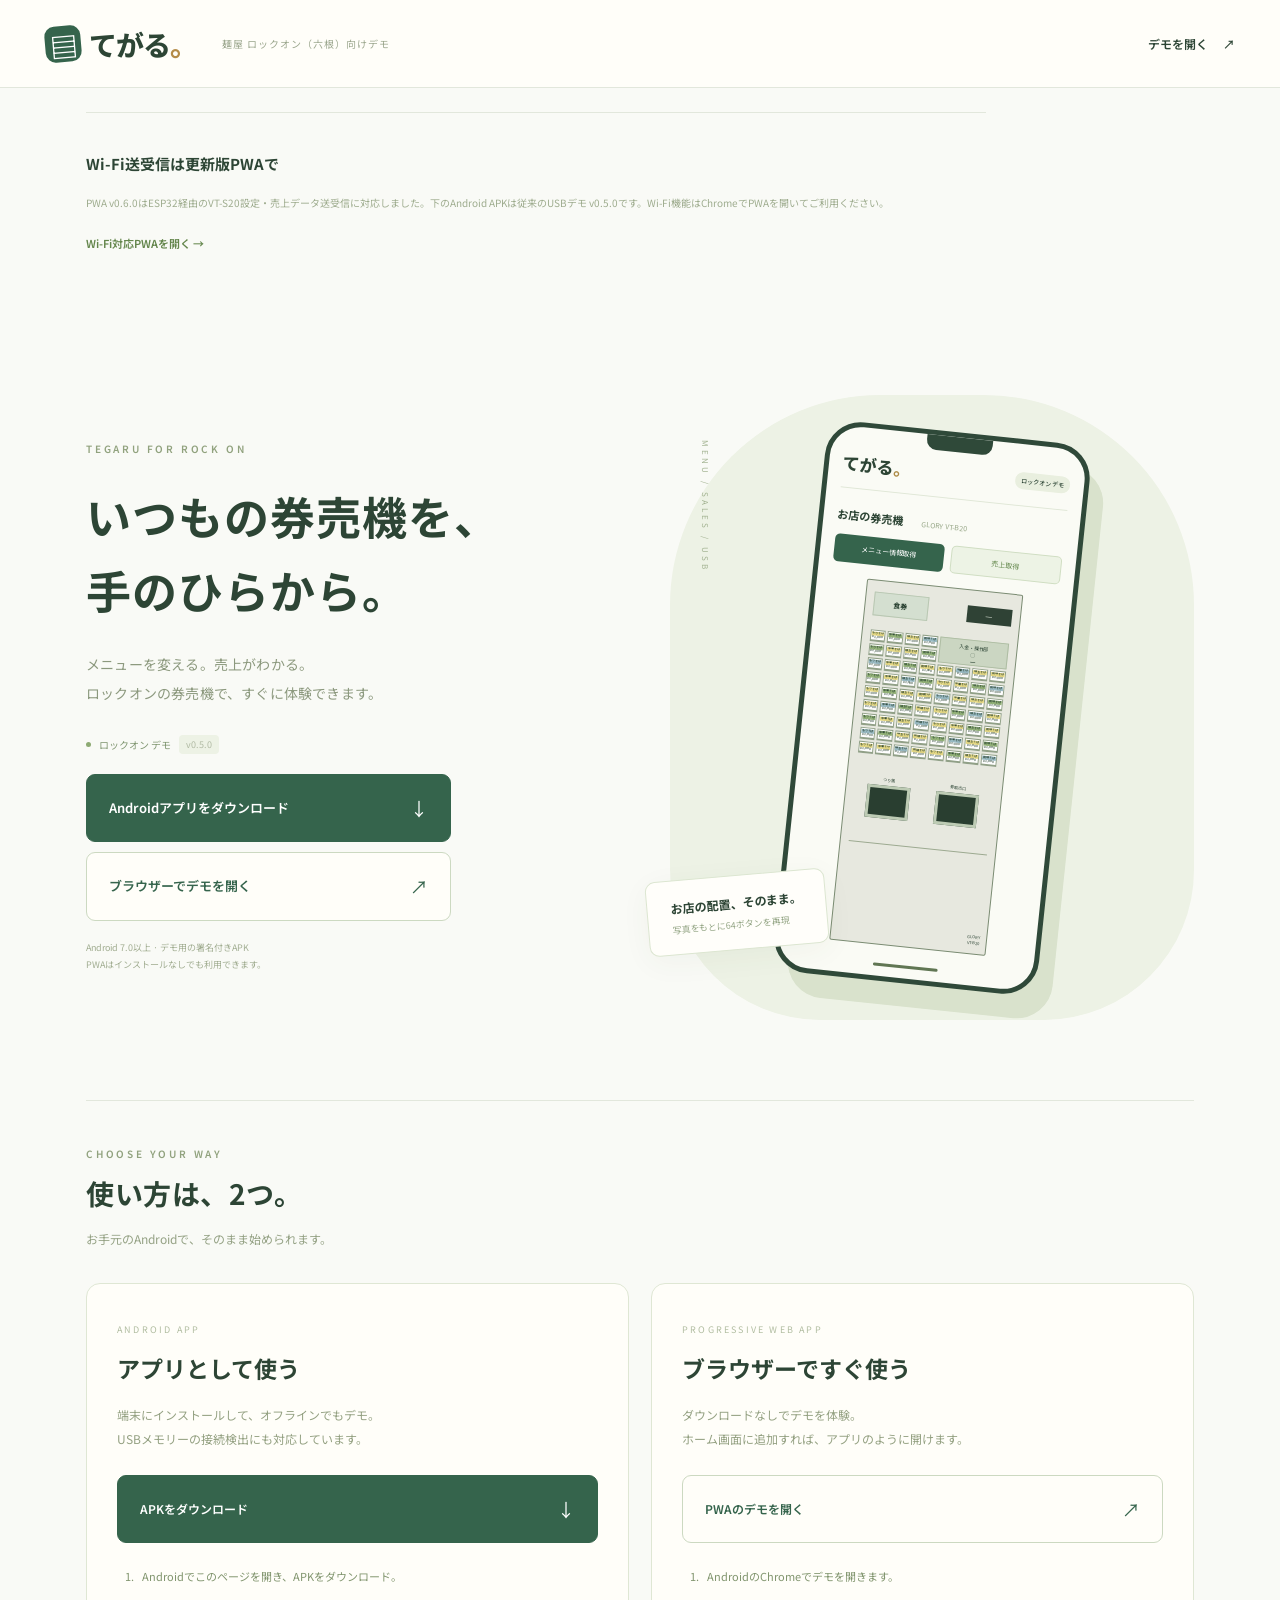
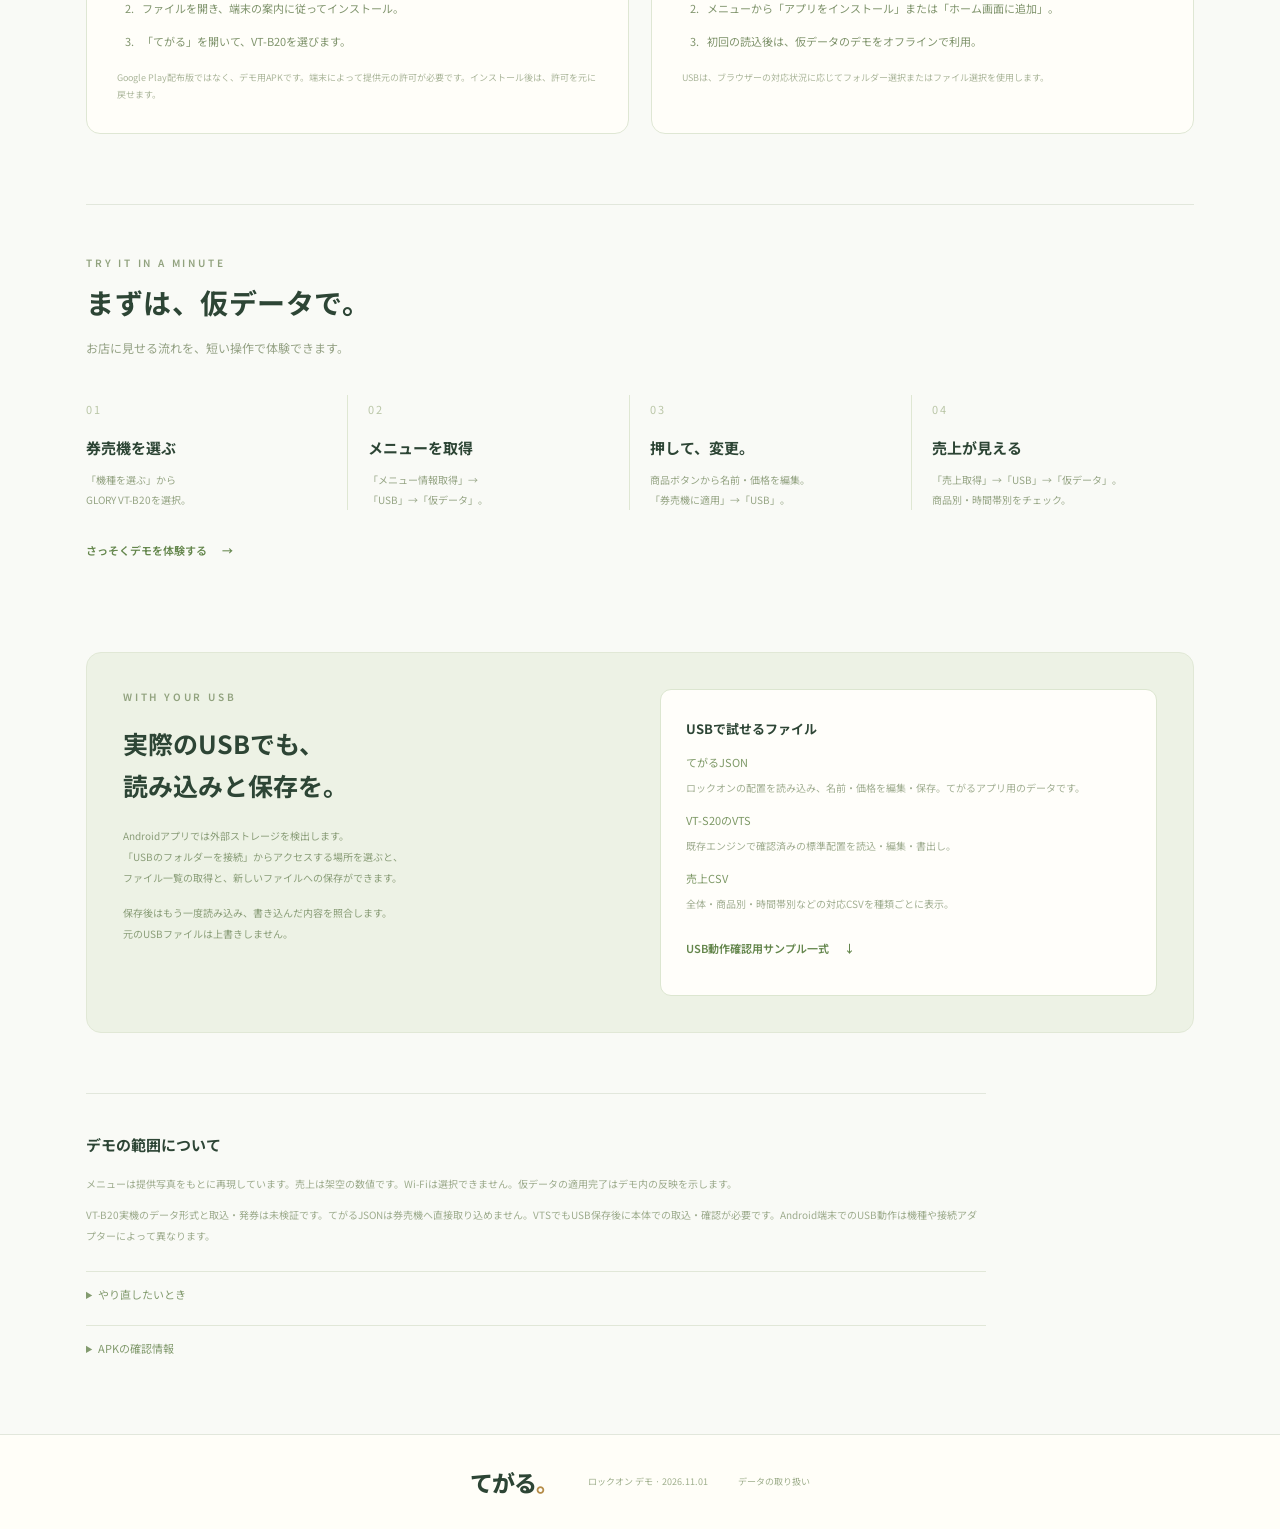
==== download.html @ 4861eafd "Add direct ESP32 Wi-Fi menu and sales transfer to PWA" ====
<!doctype html><html lang="ja"><head><meta charset="utf-8"><meta name="viewport" content="width=device-width,initial-scale=1,viewport-fit=cover"><meta name="theme-color" content="#35644c"><meta name="description" content="麺屋ロックオン向け券売機デモ。Androidアプリをダウンロード、またはブラウザーですぐに体験。"><link rel="icon" href="./icon.svg"><link rel="manifest" href="./manifest.webmanifest"><link rel="stylesheet" href="./fonts/noto-sans-jp.css"><link rel="stylesheet" href="./download.css"><title>Android・PWAをダウンロード｜てがる ロックオン デモ</title></head><body><header><a class="brand" href="./"><span class="brand-icon">▤</span>てがる<span class="dot">。</span></a><span class="top-label">麺屋 ロックオン（六根）向けデモ</span><a class="nav-link" href="./">デモを開く <span>↗</span></a></header><main><section class="scope" style="margin-top:24px"><h2>Wi-Fi送受信は更新版PWAで</h2><p>PWA v0.6.0はESP32経由のVT-S20設定・売上データ送受信に対応しました。下のAndroid APKは従来のUSBデモ v0.5.0です。Wi-Fi機能はChromeでPWAを開いてご利用ください。</p><a class="text-link" href="./">Wi-Fi対応PWAを開く →</a></section><section class="hero"><div class="hero-copy"><span class="eyebrow">TEGARU FOR ROCK ON</span><h1>いつもの券売機を、<br>手のひらから。</h1><p class="lead">メニューを変える。売上がわかる。<br>ロックオンの券売機で、すぐに体験できます。</p><div class="release"><span class="live-dot"></span>ロックオン デモ <i>v0.5.0</i></div><div class="hero-actions"><a class="primary" href="./downloads/tegaru-rockon-demo-0.5.0.apk" download>Androidアプリをダウンロード <span>↓</span></a><a class="secondary" href="./" id="pwa-open">ブラウザーでデモを開く <span>↗</span></a></div><p class="platform-note">Android 7.0以上 · デモ用の署名付きAPK<br>PWAはインストールなしでも利用できます。</p></div><div class="hero-visual" aria-label="GLORY VT-B20を再現したデモのイメージ"><div class="phone"><div class="phone-camera"></div><div class="phone-header">てがる<span>。</span><small>ロックオン デモ</small></div><div class="phone-title">お店の券売機 <small>GLORY VT-B20</small></div><div class="mock-actions"><span>メニュー情報取得</span><span>売上取得</span></div><div class="mini-cabinet"><div class="mini-top"><b>食券</b><i>—</i></div><div class="mini-grid" id="cabinet-grid"><div class="mini-controls">入金・操作部<br>◯<br>━</div></div><div class="mini-outlets"><span>つり銭<i></i></span><span>券取出口<i></i></span></div><div class="mini-seam"></div><small>GLORY<br>VT-B20</small></div><div class="phone-home"></div></div><div class="visual-tag"><b>お店の配置、そのまま。</b><span>写真をもとに64ボタンを再現</span></div><span class="visual-index">MENU / SALES / USB</span></div></section><section class="download-options" id="install"><div class="section-heading"><span class="eyebrow">CHOOSE YOUR WAY</span><h2>使い方は、2つ。</h2><p>お手元のAndroidで、そのまま始められます。</p></div><div class="options-grid"><article><span class="option-label">ANDROID APP</span><h3>アプリとして使う</h3><p>端末にインストールして、オフラインでもデモ。<br>USBメモリーの接続検出にも対応しています。</p><a class="primary" href="./downloads/tegaru-rockon-demo-0.5.0.apk" download>APKをダウンロード <span>↓</span></a><ol><li>Androidでこのページを開き、APKをダウンロード。</li><li>ファイルを開き、端末の案内に従ってインストール。</li><li>「てがる」を開いて、VT-B20を選びます。</li></ol><p class="small-note">Google Play配布版ではなく、デモ用APKです。端末によって提供元の許可が必要です。インストール後は、許可を元に戻せます。</p></article><article><span class="option-label">PROGRESSIVE WEB APP</span><h3>ブラウザーですぐ使う</h3><p>ダウンロードなしでデモを体験。<br>ホーム画面に追加すれば、アプリのように開けます。</p><a class="secondary" href="./">PWAのデモを開く <span>↗</span></a><button id="install-pwa" class="install-button" hidden>PWAをインストール</button><ol><li>AndroidのChromeでデモを開きます。</li><li>メニューから「アプリをインストール」または「ホーム画面に追加」。</li><li>初回の読込後は、仮データのデモをオフラインで利用。</li></ol><p class="small-note">USBは、ブラウザーの対応状況に応じてフォルダー選択またはファイル選択を使用します。</p></article></div></section><section class="demo-flow"><div class="section-heading"><span class="eyebrow">TRY IT IN A MINUTE</span><h2>まずは、仮データで。</h2><p>お店に見せる流れを、短い操作で体験できます。</p></div><div class="flow"><div><span>01</span><h3>券売機を選ぶ</h3><p>「機種を選ぶ」から<br>GLORY VT-B20を選択。</p></div><div><span>02</span><h3>メニューを取得</h3><p>「メニュー情報取得」→<br>「USB」→「仮データ」。</p></div><div><span>03</span><h3>押して、変更。</h3><p>商品ボタンから名前・価格を編集。<br>「券売機に適用」→「USB」。</p></div><div><span>04</span><h3>売上が見える</h3><p>「売上取得」→「USB」→「仮データ」。<br>商品別・時間帯別をチェック。</p></div></div><a class="text-link" href="./">さっそくデモを体験する <span>→</span></a></section><section class="usb-section"><div><span class="eyebrow">WITH YOUR USB</span><h2>実際のUSBでも、<br>読み込みと保存を。</h2><p>Androidアプリでは外部ストレージを検出します。<br>「USBのフォルダーを接続」からアクセスする場所を選ぶと、<br>ファイル一覧の取得と、新しいファイルへの保存ができます。</p><p>保存後はもう一度読み込み、書き込んだ内容を照合します。<br>元のUSBファイルは上書きしません。</p></div><div class="usb-card"><b>USBで試せるファイル</b><dl><dt>てがるJSON</dt><dd>ロックオンの配置を読み込み、名前・価格を編集・保存。てがるアプリ用のデータです。</dd><dt>VT-S20のVTS</dt><dd>既存エンジンで確認済みの標準配置を読込・編集・書出し。</dd><dt>売上CSV</dt><dd>全体・商品別・時間帯別などの対応CSVを種類ごとに表示。</dd></dl><a class="text-link" href="./downloads/rockon-usb-samples.zip" download>USB動作確認用サンプル一式 <span>↓</span></a></div></section><section class="scope"><h2>デモの範囲について</h2><p>メニューは提供写真をもとに再現しています。売上は架空の数値です。Wi-Fiは選択できません。仮データの適用完了はデモ内の反映を示します。</p><p>VT-B20実機のデータ形式と取込・発券は未検証です。てがるJSONは券売機へ直接取り込めません。VTSでもUSB保存後に本体での取込・確認が必要です。Android端末でのUSB動作は機種や接続アダプターによって異なります。</p><details><summary>やり直したいとき</summary><p>アプリ右上の設定から「アプリ情報を全てリセット」を選択。機種・メニュー・売上・変更・接続先がクリアされ、タイトルへ戻ります。USB内のファイルは消えません。</p></details><details><summary>APKの確認情報</summary><p>バージョン：0.5.0 / 対象：Android 7.0以上 / デモ用デバッグ署名</p><a class="text-link" href="./downloads/SHA256SUMS.txt">SHA-256を確認する →</a></details></section></main><footer><a class="brand" href="./">てがる<span class="dot">。</span></a><span>ロックオン デモ · 2026.11.01</span><a href="./privacy.html">データの取り扱い</a></footer><script src="./download-install.js" defer></script></body></html>
---- fonts/noto-sans-jp.css ----
/* noto-sans-jp-[0]-wght-normal */
@font-face {
  font-family: 'Noto Sans JP';
  font-style: normal;
  font-display: swap;
  font-weight: 100 900;
  src: url(./files/noto-sans-jp-0-wght-normal.woff2) format('woff2-variations');
  unicode-range: U+25ee8,U+25f23,U+25f5c,U+25fd4,U+25fe0,U+25ffb,U+2600c,U+26017,U+26060,U+260ed,U+26222,U+2626a,U+26270,U+26286,U+2634c,U+26402,U+2667e,U+266b0,U+2671d,U+268dd,U+268ea,U+26951,U+2696f,U+26999,U+269dd,U+26a1e,U+26a58,U+26a8c,U+26ab7,U+26aff,U+26c29,U+26c73,U+26c9e,U+26cdd,U+26e40,U+26e65,U+26f94,U+26ff6-26ff8,U+270f4,U+2710d,U+27139,U+273da-273db,U+273fe,U+27410,U+27449,U+27614-27615,U+27631,U+27684,U+27693,U+2770e,U+27723,U+27752,U+278b2,U+27985,U+279b4,U+27a84,U+27bb3,U+27bbe,U+27bc7,U+27c3c,U+27cb8,U+27d73,U+27da0,U+27e10,U+27eaf,U+27fb7,U+2808a,U+280bb,U+28277,U+28282,U+282f3,U+283cd,U+2840c,U+28455,U+284dc,U+2856b,U+285c8-285c9,U+286d7,U+286fa,U+28946,U+28949,U+2896b,U+28987-28988,U+289ba-289bb,U+28a1e,U+28a29,U+28a43,U+28a71,U+28a99,U+28acd,U+28add,U+28ae4,U+28bc1,U+28bef,U+28cdd,U+28d10,U+28d71,U+28dfb,U+28e0f,U+28e17,U+28e1f,U+28e36,U+28e89,U+28eeb,U+28ef6,U+28f32,U+28ff8,U+292a0,U+292b1,U+29490,U+295cf,U+2967f,U+296f0,U+29719,U+29750,U+29810,U+298c6,U+29a72,U+29d4b,U+29ddb,U+29e15,U+29e3d,U+29e49,U+29e8a,U+29ec4,U+29edb,U+29ee9,U+29fce,U+29fd7,U+2a01a,U+2a02f,U+2a082,U+2a0f9,U+2a190,U+2a2b2,U+2a38c,U+2a437,U+2a5f1,U+2a602,U+2a61a,U+2a6b2,U+2a9e6,U+2b746,U+2b751,U+2b753,U+2b75a,U+2b75c,U+2b765,U+2b776-2b777,U+2b77c,U+2b782,U+2b789,U+2b78b,U+2b78e,U+2b794,U+2b7ac,U+2b7af,U+2b7bd,U+2b7c9,U+2b7cf,U+2b7d2,U+2b7d8,U+2b7f0,U+2b80d,U+2b817,U+2b81a,U+2d544,U+2e278,U+2e569,U+2e6ea,U+2f804,U+2f80f,U+2f815,U+2f818,U+2f81a,U+2f822,U+2f828,U+2f82c,U+2f833,U+2f83f,U+2f846,U+2f852,U+2f862,U+2f86d,U+2f873,U+2f877,U+2f884,U+2f899-2f89a,U+2f8a6,U+2f8ac,U+2f8b2,U+2f8b6,U+2f8d3,U+2f8db-2f8dc,U+2f8e1,U+2f8e5,U+2f8ea,U+2f8ed,U+2f8fc,U+2f903,U+2f90b,U+2f90f,U+2f91a,U+2f920-2f921,U+2f945,U+2f947,U+2f96c,U+2f995,U+2f9d0,U+2f9de-2f9df,U+2f9f4;
}

/* noto-sans-jp-[1]-wght-normal */
@font-face {
  font-family: 'Noto Sans JP';
  font-style: normal;
  font-display: swap;
  font-weight: 100 900;
  src: url(./files/noto-sans-jp-1-wght-normal.woff2) format('woff2-variations');
  unicode-range: U+1f235-1f23b,U+1f240-1f248,U+1f250-1f251,U+2000b,U+20089-2008a,U+200a2,U+200a4,U+200b0,U+200f5,U+20158,U+201a2,U+20213,U+2032b,U+20371,U+20381,U+203f9,U+2044a,U+20509,U+2053f,U+205b1,U+205d6,U+20611,U+20628,U+206ec,U+2074f,U+207c8,U+20807,U+2083a,U+208b9,U+2090e,U+2097c,U+20984,U+2099d,U+20a64,U+20ad3,U+20b1d,U+20b9f,U+20bb7,U+20d45,U+20d58,U+20de1,U+20e64,U+20e6d,U+20e95,U+20f5f,U+21201,U+2123d,U+21255,U+21274,U+2127b,U+212d7,U+212e4,U+212fd,U+2131b,U+21336,U+21344,U+213c4,U+2146d-2146e,U+215d7,U+21647,U+216b4,U+21706,U+21742,U+218bd,U+219c3,U+21a1a,U+21c56,U+21d2d,U+21d45,U+21d62,U+21d78,U+21d92,U+21d9c,U+21da1,U+21db7,U+21de0,U+21e33-21e34,U+21f1e,U+21f76,U+21ffa,U+2217b,U+22218,U+2231e,U+223ad,U+22609,U+226f3,U+2285b,U+228ab,U+2298f,U+22ab8,U+22b46,U+22b4f-22b50,U+22ba6,U+22c1d,U+22c24,U+22de1,U+22e42,U+22feb,U+231b6,U+231c3-231c4,U+231f5,U+23372,U+233cc,U+233d0,U+233d2-233d3,U+233d5,U+233da,U+233df,U+233e4,U+233fe,U+2344a-2344b,U+23451,U+23465,U+234e4,U+2355a,U+23594,U+235c4,U+23638-2363a,U+23647,U+2370c,U+2371c,U+2373f,U+23763-23764,U+237e7,U+237f1,U+237ff,U+23824,U+2383d,U+23a98,U+23c7f,U+23cbe,U+23cfe,U+23d00,U+23d0e,U+23d40,U+23dd3,U+23df9-23dfa,U+23f7e,U+2404b,U+24096,U+24103,U+241c6,U+241fe,U+242ee,U+243bc,U+243d0,U+24629,U+246a5,U+247f1,U+24896,U+248e9,U+24a4d,U+24b56,U+24b6f,U+24c16,U+24d14,U+24e04,U+24e0e,U+24e37,U+24e6a,U+24e8b,U+24ff2,U+2504a,U+25055,U+25122,U+251a9,U+251cd,U+251e5,U+2521e,U+2524c,U+2542e,U+2548e,U+254d9,U+2550e,U+255a7,U+2567f,U+25771,U+257a9,U+257b4,U+25874,U+259c4,U+259cc,U+259d4,U+25ad7,U+25ae3-25ae4,U+25af1,U+25bb2,U+25c4b,U+25c64,U+25da1,U+25e2e,U+25e56,U+25e62,U+25e65,U+25ec2,U+25ed8;
}

/* noto-sans-jp-[2]-wght-normal */
@font-face {
  font-family: 'Noto Sans JP';
  font-style: normal;
  font-display: swap;
  font-weight: 100 900;
  src: url(./files/noto-sans-jp-2-wght-normal.woff2) format('woff2-variations');
  unicode-range: U+ffd7,U+ffda-ffdc,U+ffe0-ffe2,U+ffe4,U+ffe6,U+ffe8-ffee,U+1f100-1f10c,U+1f110-1f16c,U+1f170-1f1ac,U+1f200-1f202,U+1f210-1f234;
}

/* noto-sans-jp-[3]-wght-normal */
@font-face {
  font-family: 'Noto Sans JP';
  font-style: normal;
  font-display: swap;
  font-weight: 100 900;
  src: url(./files/noto-sans-jp-3-wght-normal.woff2) format('woff2-variations');
  unicode-range: U+fa10,U+fa12-fa6d,U+fb00-fb04,U+fe10-fe19,U+fe30-fe42,U+fe44-fe52,U+fe54-fe66,U+fe68-fe6b,U+ff02,U+ff04,U+ff07,U+ff51,U+ff5b,U+ff5d,U+ff5f-ff60,U+ff66,U+ff69,U+ff87,U+ffa1-ffbe,U+ffc2-ffc7,U+ffca-ffcf,U+ffd2-ffd6;
}

/* noto-sans-jp-[4]-wght-normal */
@font-face {
  font-family: 'Noto Sans JP';
  font-style: normal;
  font-display: swap;
  font-weight: 100 900;
  src: url(./files/noto-sans-jp-4-wght-normal.woff2) format('woff2-variations');
  unicode-range: U+f92d-f959,U+f95b-f9f2,U+f9f4-fa0b,U+fa0e-fa0f;
}

/* noto-sans-jp-[5]-wght-normal */
@font-face {
  font-family: 'Noto Sans JP';
  font-style: normal;
  font-display: swap;
  font-weight: 100 900;
  src: url(./files/noto-sans-jp-5-wght-normal.woff2) format('woff2-variations');
  unicode-range: U+9e8b-9e8c,U+9e8e-9e8f,U+9e91-9e92,U+9e95-9e96,U+9e98,U+9e9b,U+9e9d-9e9e,U+9ea4-9ea5,U+9ea8-9eaa,U+9eac-9eb0,U+9eb3-9eb5,U+9eb8,U+9ebc-9ebf,U+9ec3,U+9ec6,U+9ec8,U+9ecb-9ecd,U+9ecf-9ed1,U+9ed4-9ed5,U+9ed8,U+9edb-9ee0,U+9ee4-9ee5,U+9ee7-9ee8,U+9eec-9ef2,U+9ef4-9ef9,U+9efb-9eff,U+9f02-9f03,U+9f07-9f09,U+9f0e-9f12,U+9f14-9f17,U+9f19-9f1b,U+9f1f-9f22,U+9f26,U+9f2a-9f2c,U+9f2f,U+9f31-9f32,U+9f34,U+9f37,U+9f39-9f3a,U+9f3c-9f3f,U+9f41,U+9f43-9f47,U+9f4a,U+9f4e-9f50,U+9f52-9f58,U+9f5a,U+9f5d-9f61,U+9f63,U+9f66-9f6a,U+9f6c-9f73,U+9f75-9f77,U+9f7a,U+9f7d,U+9f7f,U+9f8f-9f92,U+9f94-9f97,U+9f99,U+9f9c-9fa3,U+9fa5,U+9fb4,U+9fbc-9fc2,U+9fc4,U+9fc6,U+9fcc,U+f900-f92c;
}

/* noto-sans-jp-[6]-wght-normal */
@font-face {
  font-family: 'Noto Sans JP';
  font-style: normal;
  font-display: swap;
  font-weight: 100 900;
  src: url(./files/noto-sans-jp-6-wght-normal.woff2) format('woff2-variations');
  unicode-range: U+9c3e,U+9c41,U+9c43-9c4a,U+9c4e-9c50,U+9c52-9c54,U+9c56,U+9c58,U+9c5a-9c61,U+9c63,U+9c65,U+9c67-9c6b,U+9c6d-9c6e,U+9c70,U+9c72,U+9c75-9c78,U+9c7a-9c7c,U+9ce6-9ce7,U+9ceb-9cec,U+9cf0,U+9cf2,U+9cf6-9cf7,U+9cf9,U+9d02-9d03,U+9d06-9d09,U+9d0b,U+9d0e,U+9d11-9d12,U+9d15,U+9d17-9d18,U+9d1b-9d1f,U+9d23,U+9d26,U+9d2a-9d2c,U+9d2f-9d30,U+9d32-9d34,U+9d3a,U+9d3c-9d3f,U+9d41-9d48,U+9d4a,U+9d50-9d54,U+9d59,U+9d5d-9d65,U+9d69-9d6c,U+9d6f-9d70,U+9d72-9d73,U+9d76-9d77,U+9d7a-9d7c,U+9d7e,U+9d83-9d84,U+9d86-9d87,U+9d89-9d8a,U+9d8d-9d8e,U+9d92-9d93,U+9d95-9d9a,U+9da1,U+9da4,U+9da9-9dac,U+9dae,U+9db1-9db2,U+9db5,U+9db8-9dbd,U+9dbf-9dc4,U+9dc6-9dc7,U+9dc9-9dca,U+9dcf,U+9dd3-9dd7,U+9dd9-9dda,U+9dde-9de0,U+9de3,U+9de5-9de7,U+9de9,U+9deb,U+9ded-9df0,U+9df3-9df4,U+9df8,U+9dfd-9dfe,U+9e02,U+9e07,U+9e0a,U+9e0d-9e0e,U+9e10-9e12,U+9e15-9e16,U+9e19-9e1f,U+9e75,U+9e79-9e7d,U+9e80-9e85,U+9e87-9e88;
}

/* noto-sans-jp-[7]-wght-normal */
@font-face {
  font-family: 'Noto Sans JP';
  font-style: normal;
  font-display: swap;
  font-weight: 100 900;
  src: url(./files/noto-sans-jp-7-wght-normal.woff2) format('woff2-variations');
  unicode-range: U+9ae5-9ae7,U+9ae9,U+9aeb-9aec,U+9aee-9aef,U+9af1-9af5,U+9af7,U+9af9-9afb,U+9afd,U+9aff-9b06,U+9b08-9b09,U+9b0b-9b0e,U+9b10,U+9b12,U+9b16,U+9b18-9b1d,U+9b1f-9b20,U+9b22-9b23,U+9b25-9b2f,U+9b32-9b35,U+9b37,U+9b39-9b3b,U+9b3d,U+9b43-9b44,U+9b48,U+9b4b-9b4f,U+9b51,U+9b55-9b58,U+9b5b,U+9b5e,U+9b61,U+9b63,U+9b65-9b66,U+9b68,U+9b6a-9b6f,U+9b72-9b79,U+9b7f-9b80,U+9b83-9b87,U+9b89-9b8b,U+9b8d,U+9b8f-9b94,U+9b96-9b97,U+9b9a,U+9b9d-9ba0,U+9ba6-9ba7,U+9ba9-9baa,U+9bac,U+9bb0-9bb2,U+9bb4,U+9bb7-9bb9,U+9bbb-9bbc,U+9bbe-9bc1,U+9bc6-9bc8,U+9bca,U+9bce-9bd2,U+9bd4,U+9bd7-9bd8,U+9bdd,U+9bdf,U+9be1-9be5,U+9be7,U+9bea-9beb,U+9bee-9bf3,U+9bf5,U+9bf7-9bfa,U+9bfd,U+9bff-9c00,U+9c02,U+9c04,U+9c06,U+9c08-9c0d,U+9c0f-9c16,U+9c18-9c1e,U+9c21-9c2a,U+9c2d-9c32,U+9c35-9c37,U+9c39-9c3a,U+9c3d;
}

/* noto-sans-jp-[8]-wght-normal */
@font-face {
  font-family: 'Noto Sans JP';
  font-style: normal;
  font-display: swap;
  font-weight: 100 900;
  src: url(./files/noto-sans-jp-8-wght-normal.woff2) format('woff2-variations');
  unicode-range: U+98eb,U+98ed-98ee,U+98f0-98f1,U+98f3,U+98f6,U+9902,U+9907-9909,U+9911-9912,U+9914-9918,U+991a-9922,U+9924,U+9926-9927,U+992b-992c,U+992e,U+9931-9935,U+9939-993e,U+9940-9942,U+9945-9949,U+994b-994e,U+9950-9952,U+9954-9955,U+9958-9959,U+995b-995c,U+995e-9960,U+9963,U+9997-9998,U+999b,U+999d-999f,U+99a3,U+99a5-99a6,U+99a8,U+99ad-99ae,U+99b0-99b2,U+99b5,U+99b9-99ba,U+99bc-99bd,U+99bf,U+99c1,U+99c3,U+99c8-99c9,U+99d1,U+99d3-99d5,U+99d8-99df,U+99e1-99e2,U+99e7,U+99ea-99ee,U+99f0-99f2,U+99f4-99f5,U+99f8-99f9,U+99fb-99fe,U+9a01-9a05,U+9a08,U+9a0a-9a0c,U+9a0f-9a11,U+9a16,U+9a1a,U+9a1e,U+9a20,U+9a22-9a24,U+9a27,U+9a2b,U+9a2d-9a2e,U+9a31,U+9a33,U+9a35-9a38,U+9a3e,U+9a40-9a45,U+9a47,U+9a4a-9a4e,U+9a51-9a52,U+9a54-9a58,U+9a5b,U+9a5d,U+9a5f,U+9a62,U+9a64-9a65,U+9a69-9a6c,U+9aaa,U+9aac-9ab0,U+9ab2,U+9ab4-9ab7,U+9ab9,U+9abb-9ac1,U+9ac3,U+9ac6,U+9ac8,U+9ace-9ad3,U+9ad5-9ad7,U+9adb-9adc,U+9ade-9ae0,U+9ae2-9ae4;
}

/* noto-sans-jp-[9]-wght-normal */
@font-face {
  font-family: 'Noto Sans JP';
  font-style: normal;
  font-display: swap;
  font-weight: 100 900;
  src: url(./files/noto-sans-jp-9-wght-normal.woff2) format('woff2-variations');
  unicode-range: U+971d,U+9721-9724,U+9728,U+972a,U+9730-9731,U+9733,U+9736,U+9738-9739,U+973b,U+973d-973e,U+9741-9744,U+9746-974a,U+974d-974f,U+9751,U+9755,U+9757-9758,U+975a-975c,U+9760-9761,U+9763-9764,U+9766-9768,U+976a-976b,U+976e,U+9771,U+9773,U+9776-977d,U+977f-9781,U+9785-9786,U+9789,U+978b,U+978f-9790,U+9795-9797,U+9799-979a,U+979c,U+979e-97a0,U+97a2-97a3,U+97a6,U+97a8,U+97ab-97ac,U+97ae,U+97b1-97b6,U+97b8-97ba,U+97bc,U+97be-97bf,U+97c1,U+97c3-97ce,U+97d0-97d1,U+97d4,U+97d7-97d9,U+97db-97de,U+97e0-97e1,U+97e4,U+97e6,U+97ed-97ef,U+97f1-97f2,U+97f4-97f8,U+97fa,U+9804,U+9807,U+980a,U+980c-980f,U+9814,U+9816-9817,U+9819-981a,U+981c,U+981e,U+9820-9821,U+9823-9826,U+982b,U+982e-9830,U+9832-9835,U+9837,U+9839,U+983d-983e,U+9844,U+9846-9847,U+984a-984b,U+984f,U+9851-9853,U+9856-9857,U+9859-985b,U+9862-9863,U+9865-9866,U+986a-986c,U+986f-9871,U+9873-9875,U+98aa-98ab,U+98ad-98ae,U+98b0-98b1,U+98b4,U+98b6-98b8,U+98ba-98bc,U+98bf,U+98c2-98c8,U+98cb-98cc,U+98ce,U+98dc,U+98de,U+98e0-98e1,U+98e3,U+98e5-98e7,U+98e9-98ea;
}

/* noto-sans-jp-[10]-wght-normal */
@font-face {
  font-family: 'Noto Sans JP';
  font-style: normal;
  font-display: swap;
  font-weight: 100 900;
  src: url(./files/noto-sans-jp-10-wght-normal.woff2) format('woff2-variations');
  unicode-range: U+944a,U+944c,U+9452-9453,U+9455,U+9459-945c,U+945e-9463,U+9468,U+946a-946b,U+946d-9472,U+9475,U+9477,U+947c-947f,U+9481,U+9483-9485,U+9578-9579,U+957e-957f,U+9582,U+9584,U+9586-9588,U+958a,U+958c-958f,U+9592,U+9594,U+9596,U+9598-9599,U+959d-95a1,U+95a4,U+95a6-95a9,U+95ab-95ad,U+95b1,U+95b4,U+95b6,U+95b9-95bf,U+95c3,U+95c6,U+95c8-95cd,U+95d0-95d6,U+95d9-95da,U+95dc-95e2,U+95e4-95e6,U+95e8,U+961d-961e,U+9621-9622,U+9624-9626,U+9628,U+962c,U+962e-962f,U+9631,U+9633-9634,U+9637-963a,U+963c-963d,U+9641-9642,U+964b-964c,U+964f,U+9652,U+9654,U+9656-9658,U+965c-965f,U+9661,U+9666,U+966a,U+966c,U+966e,U+9672,U+9674,U+9677,U+967b-967c,U+967e-967f,U+9681-9684,U+9689,U+968b,U+968d,U+9691,U+9695-9698,U+969a,U+969d,U+969f,U+96a4-96aa,U+96ae-96b4,U+96b6,U+96b8-96bb,U+96bd,U+96c1,U+96c9-96cb,U+96cd-96ce,U+96d2,U+96d5-96d6,U+96d8-96da,U+96dc-96df,U+96e9,U+96ef,U+96f1,U+96f9-96fa,U+9702-9706,U+9708-9709,U+970d-970f,U+9711,U+9713-9714,U+9716,U+9719-971b;
}

/* noto-sans-jp-[11]-wght-normal */
@font-face {
  font-family: 'Noto Sans JP';
  font-style: normal;
  font-display: swap;
  font-weight: 100 900;
  src: url(./files/noto-sans-jp-11-wght-normal.woff2) format('woff2-variations');
  unicode-range: U+92bc-92bd,U+92bf-92c3,U+92c5-92c8,U+92cb-92d0,U+92d2-92d3,U+92d5,U+92d7-92d9,U+92dc-92dd,U+92df-92e1,U+92e3-92e5,U+92e7-92ea,U+92ec,U+92ee,U+92f0,U+92f2,U+92f7-92fb,U+92ff-9300,U+9302,U+9304,U+9308,U+930d,U+930f-9311,U+9314-9315,U+9318-931a,U+931c-931f,U+9321-9325,U+9327-932b,U+932e,U+9333-9337,U+933a-933b,U+9344,U+9347-934a,U+934d,U+9350-9352,U+9354-9358,U+935a,U+935c,U+935e,U+9360,U+9364-9365,U+9367,U+9369-936d,U+936f-9371,U+9373-9374,U+9376,U+937a,U+937d-9382,U+9388,U+938a-938b,U+938d,U+938f,U+9392,U+9394-9395,U+9397-9398,U+939a-939b,U+939e,U+93a1,U+93a3-93a4,U+93a6,U+93a8-93a9,U+93ab-93ad,U+93b0,U+93b4-93b6,U+93b9-93bb,U+93c1,U+93c3-93cd,U+93d0-93d1,U+93d3,U+93d6-93d9,U+93dc-93df,U+93e2,U+93e4-93e8,U+93f1,U+93f5,U+93f7-93fb,U+93fd,U+9401-9404,U+9407-9409,U+940d-9410,U+9413-9417,U+9419-941a,U+941f,U+9421,U+942b,U+942e-942f,U+9431-9434,U+9436,U+9438,U+943a-943b,U+943d,U+943f,U+9441,U+9443-9445,U+9448;
}

/* noto-sans-jp-[12]-wght-normal */
@font-face {
  font-family: 'Noto Sans JP';
  font-style: normal;
  font-display: swap;
  font-weight: 100 900;
  src: url(./files/noto-sans-jp-12-wght-normal.woff2) format('woff2-variations');
  unicode-range: U+9143,U+9146-914c,U+914f,U+9153,U+9156-915b,U+9161,U+9163-9165,U+9167,U+9169,U+916d,U+9172-9174,U+9179-917b,U+9181-9183,U+9185-9187,U+9189-918b,U+918e,U+9191,U+9193-9195,U+9197-9198,U+919e,U+91a1-91a2,U+91a6,U+91a8,U+91aa-91b6,U+91ba-91bd,U+91bf-91c6,U+91c9,U+91cb,U+91d0,U+91d3-91d4,U+91d6-91d7,U+91d9-91db,U+91de-91df,U+91e1,U+91e4-91e6,U+91e9-91ea,U+91ec-91f1,U+91f5-91f7,U+91f9,U+91fb-91fd,U+91ff-9201,U+9204-9207,U+9209-920a,U+920c,U+920e,U+9210-9218,U+921c-921e,U+9223-9226,U+9228-9229,U+922c,U+922e-9230,U+9233,U+9235-923a,U+923c,U+923e-9240,U+9242-9243,U+9245-924b,U+924d-9251,U+9256-925a,U+925c-925e,U+9260-9261,U+9264-9269,U+926e-9270,U+9275-9279,U+927b-927f,U+9288-928a,U+928d-928e,U+9291-9293,U+9295-9297,U+9299,U+929b-929c,U+929f-92a0,U+92a4-92a5,U+92a7-92a8,U+92ab,U+92af,U+92b2-92b3,U+92b6-92bb;
}

/* noto-sans-jp-[13]-wght-normal */
@font-face {
  font-family: 'Noto Sans JP';
  font-style: normal;
  font-display: swap;
  font-weight: 100 900;
  src: url(./files/noto-sans-jp-13-wght-normal.woff2) format('woff2-variations');
  unicode-range: U+8f52-8f55,U+8f57-8f58,U+8f5c-8f5e,U+8f61-8f66,U+8f9c-8f9d,U+8f9f-8fa2,U+8fa4-8fa8,U+8fad-8faf,U+8fb4-8fb8,U+8fbe,U+8fc0-8fc2,U+8fc6,U+8fc8,U+8fca-8fcb,U+8fcd,U+8fd0,U+8fd2-8fd3,U+8fd5,U+8fda,U+8fe0,U+8fe2-8fe5,U+8fe8-8fea,U+8fed-8fef,U+8ff1,U+8ff4-8ff6,U+8ff8-8ffb,U+8ffe,U+9002,U+9004-9005,U+9008,U+900b-900e,U+9011,U+9013,U+9015-9016,U+9018,U+901b,U+901e,U+9021,U+9027-902a,U+902c-902d,U+902f,U+9033-9037,U+9039,U+903c,U+903e-903f,U+9041,U+9043-9044,U+9049,U+904c,U+904f-9052,U+9056,U+9058,U+905b-905e,U+9062,U+9066-9068,U+906c,U+906f-9070,U+9072,U+9074,U+9076,U+9079,U+9080-9083,U+9085,U+9087-9088,U+908b-908c,U+908e-9090,U+9095,U+9097-9099,U+909b,U+90a0-90a2,U+90a5,U+90a8,U+90af-90b6,U+90bd-90be,U+90c3-90c5,U+90c7-90c9,U+90cc,U+90d2,U+90d5,U+90d7-90d9,U+90db-90df,U+90e2,U+90e4-90e5,U+90eb,U+90ef-90f0,U+90f2,U+90f4,U+90f6,U+90fe-9100,U+9102,U+9104-9106,U+9108,U+910d,U+9110,U+9112,U+9114-911a,U+911c,U+911e,U+9120,U+9122-9123,U+9125,U+9127,U+9129,U+912d-9132,U+9134,U+9136-9137,U+9139-913a,U+913c-913d;
}

/* noto-sans-jp-[14]-wght-normal */
@font-face {
  font-family: 'Noto Sans JP';
  font-style: normal;
  font-display: swap;
  font-weight: 100 900;
  src: url(./files/noto-sans-jp-14-wght-normal.woff2) format('woff2-variations');
  unicode-range: U+8dc0,U+8dc2,U+8dc5-8dc8,U+8dca-8dcc,U+8dce-8dcf,U+8dd1,U+8dd4-8dd7,U+8dd9-8ddb,U+8ddf,U+8de3-8de5,U+8de7,U+8dea-8dec,U+8df0-8df2,U+8df4,U+8dfc-8dfd,U+8dff,U+8e01,U+8e04-8e06,U+8e08-8e09,U+8e0b-8e0c,U+8e10-8e11,U+8e14,U+8e16,U+8e1d-8e23,U+8e26-8e27,U+8e30-8e31,U+8e33-8e39,U+8e3d,U+8e40-8e42,U+8e44,U+8e47-8e50,U+8e54-8e55,U+8e59,U+8e5b-8e64,U+8e69,U+8e6c-8e6d,U+8e6f-8e72,U+8e75-8e77,U+8e79-8e7c,U+8e81-8e85,U+8e89,U+8e8b,U+8e90-8e95,U+8e98-8e9b,U+8e9d-8e9e,U+8ea1-8ea2,U+8ea7,U+8ea9-8eaa,U+8eac-8eb1,U+8eb3,U+8eb5-8eb6,U+8eba-8ebb,U+8ebe,U+8ec0-8ec1,U+8ec3-8ec8,U+8ecb,U+8ecf,U+8ed1,U+8ed4,U+8edb-8edc,U+8ee3,U+8ee8,U+8eeb,U+8eed-8eee,U+8ef0-8ef1,U+8ef7,U+8ef9-8efc,U+8efe,U+8f00,U+8f02,U+8f05,U+8f07-8f08,U+8f0a,U+8f0f-8f10,U+8f12-8f13,U+8f15-8f19,U+8f1b-8f1c,U+8f1e-8f21,U+8f23,U+8f25-8f28,U+8f2b-8f2f,U+8f33-8f37,U+8f39-8f3b,U+8f3e,U+8f40-8f43,U+8f45-8f47,U+8f49-8f4a,U+8f4c-8f4f,U+8f51;
}

/* noto-sans-jp-[15]-wght-normal */
@font-face {
  font-family: 'Noto Sans JP';
  font-style: normal;
  font-display: swap;
  font-weight: 100 900;
  src: url(./files/noto-sans-jp-15-wght-normal.woff2) format('woff2-variations');
  unicode-range: U+8b2d,U+8b30,U+8b37,U+8b3c,U+8b3e,U+8b41-8b46,U+8b48-8b49,U+8b4c-8b4f,U+8b51-8b54,U+8b56,U+8b59,U+8b5b,U+8b5e-8b5f,U+8b63,U+8b69,U+8b6b-8b6d,U+8b6f,U+8b71,U+8b74,U+8b76,U+8b78-8b79,U+8b7c-8b81,U+8b84-8b85,U+8b8a-8b8f,U+8b92-8b96,U+8b99-8b9a,U+8b9c-8ba0,U+8c38-8c3a,U+8c3d-8c3f,U+8c41,U+8c45,U+8c47-8c49,U+8c4b-8c4c,U+8c4e-8c51,U+8c53-8c55,U+8c57-8c59,U+8c5b,U+8c5d,U+8c62-8c64,U+8c66,U+8c68-8c69,U+8c6b-8c6d,U+8c73,U+8c75-8c76,U+8c78,U+8c7a-8c7c,U+8c7e,U+8c82,U+8c85-8c87,U+8c89-8c8b,U+8c8d-8c8e,U+8c90,U+8c92-8c94,U+8c98-8c99,U+8c9b-8c9c,U+8c9f,U+8ca4,U+8cad-8cae,U+8cb2-8cb3,U+8cb6,U+8cb9-8cba,U+8cbd,U+8cc1-8cc2,U+8cc4-8cc6,U+8cc8-8cc9,U+8ccb,U+8ccd-8ccf,U+8cd2,U+8cd5-8cd6,U+8cd9-8cda,U+8cdd,U+8ce1,U+8ce3-8ce4,U+8ce6,U+8ce8,U+8cec,U+8cef-8cf2,U+8cf4-8cf5,U+8cf7-8cf8,U+8cfa-8cfb,U+8cfd-8cff,U+8d01,U+8d03-8d04,U+8d07,U+8d09-8d0b,U+8d0d-8d10,U+8d12-8d14,U+8d16-8d17,U+8d1b-8d1d,U+8d65,U+8d67,U+8d69,U+8d6b-8d6e,U+8d71,U+8d73,U+8d76,U+8d7f,U+8d81-8d82,U+8d84,U+8d88,U+8d8d,U+8d90-8d91,U+8d95,U+8d99,U+8d9e-8da0,U+8da6,U+8da8,U+8dab-8dac,U+8daf,U+8db2,U+8db5,U+8db7,U+8db9-8dbc,U+8dbe;
}

/* noto-sans-jp-[16]-wght-normal */
@font-face {
  font-family: 'Noto Sans JP';
  font-style: normal;
  font-display: swap;
  font-weight: 100 900;
  src: url(./files/noto-sans-jp-16-wght-normal.woff2) format('woff2-variations');
  unicode-range: U+8973-8975,U+8977,U+897a-897e,U+8980,U+8983,U+8988-898a,U+898d,U+8990,U+8993-8995,U+8998,U+899b-899c,U+899f-89a1,U+89a5-89a6,U+89a9,U+89ac,U+89af-89b0,U+89b2,U+89b4-89b7,U+89ba,U+89bc-89bd,U+89bf-89c1,U+89d4-89d8,U+89da,U+89dc-89dd,U+89e5,U+89e7,U+89e9,U+89eb,U+89ed,U+89f1,U+89f3-89f4,U+89f6,U+89f8-89f9,U+89fd,U+89ff,U+8a01,U+8a04-8a05,U+8a07,U+8a0c,U+8a0f-8a12,U+8a14-8a16,U+8a1b,U+8a1d-8a1e,U+8a20-8a22,U+8a24-8a26,U+8a2b-8a2c,U+8a2f,U+8a35-8a37,U+8a3b,U+8a3d-8a3e,U+8a40-8a41,U+8a43,U+8a45-8a49,U+8a4d-8a4e,U+8a51-8a54,U+8a56-8a58,U+8a5b-8a5d,U+8a61-8a62,U+8a65,U+8a67,U+8a6c-8a6d,U+8a75-8a77,U+8a79-8a7c,U+8a7e-8a80,U+8a82-8a86,U+8a8b,U+8a8f-8a92,U+8a96-8a97,U+8a99-8a9a,U+8a9f,U+8aa1,U+8aa3,U+8aa5-8aaa,U+8aae-8aaf,U+8ab3,U+8ab6-8ab7,U+8abb-8abc,U+8abe,U+8ac2-8ac4,U+8ac6,U+8ac8-8aca,U+8acc-8acd,U+8ad0-8ad1,U+8ad3-8ad5,U+8ad7,U+8ada-8ae2,U+8ae4,U+8ae7,U+8aeb-8aec,U+8aee,U+8af0-8af1,U+8af3-8af7,U+8afa,U+8afc,U+8aff,U+8b01-8b02,U+8b04-8b07,U+8b0a-8b0d,U+8b0f-8b11,U+8b14,U+8b16,U+8b1a,U+8b1c,U+8b1e-8b20,U+8b26,U+8b28,U+8b2b-8b2c;
}

/* noto-sans-jp-[17]-wght-normal */
@font-face {
  font-family: 'Noto Sans JP';
  font-style: normal;
  font-display: swap;
  font-weight: 100 900;
  src: url(./files/noto-sans-jp-17-wght-normal.woff2) format('woff2-variations');
  unicode-range: U+87e2-87e6,U+87ea-87ed,U+87ef,U+87f1,U+87f3,U+87f5-87f8,U+87fa-87fb,U+87fe-87ff,U+8801,U+8803,U+8805-8807,U+8809-880b,U+880d-8816,U+8818-881c,U+881e-881f,U+8821-8822,U+8827-8828,U+882d-882e,U+8830-8832,U+8835-8836,U+8839-883c,U+8841-8845,U+8848-884b,U+884d-884e,U+8851-8852,U+8855-8856,U+8858-885a,U+885c,U+885e-8860,U+8862,U+8864,U+8869,U+886b,U+886e-886f,U+8871-8872,U+8875,U+8877,U+8879,U+887b,U+887d-887e,U+8880-8882,U+8888,U+888d,U+8892,U+8897-889c,U+889e-88a0,U+88a2,U+88a4,U+88a8,U+88aa,U+88ae,U+88b0-88b1,U+88b5,U+88b7,U+88ba,U+88bc-88c0,U+88c3-88c4,U+88c6,U+88ca-88ce,U+88d1-88d4,U+88d8-88d9,U+88db,U+88dd-88e1,U+88e7-88e8,U+88ef-88f2,U+88f4-88f5,U+88f7,U+88f9,U+88fc,U+8901-8902,U+8904,U+8906,U+890a,U+890c-890f,U+8913,U+8915-8916,U+8918-891a,U+891c-891e,U+8920,U+8925-8928,U+892a-892b,U+8930-8932,U+8935-893b,U+893e,U+8940-8946,U+8949,U+894c-894d,U+894f,U+8952,U+8956-8957,U+895a-895c,U+895e,U+8960-8964,U+8966,U+896a-896b,U+896d-8970;
}

/* noto-sans-jp-[18]-wght-normal */
@font-face {
  font-family: 'Noto Sans JP';
  font-style: normal;
  font-display: swap;
  font-weight: 100 900;
  src: url(./files/noto-sans-jp-18-wght-normal.woff2) format('woff2-variations');
  unicode-range: U+8655-8659,U+865b,U+865d-8664,U+8667,U+8669,U+866c,U+866f,U+8671,U+8675-8677,U+867a-867b,U+867d,U+8687-8689,U+868b-868d,U+8691,U+8693,U+8695-8696,U+8698,U+869a,U+869c-869d,U+86a1,U+86a3-86a4,U+86a6-86ab,U+86ad,U+86af-86b1,U+86b3-86b9,U+86bf-86c1,U+86c3-86c6,U+86c9,U+86cb,U+86ce,U+86d1-86d2,U+86d4-86d5,U+86d7,U+86da,U+86dc,U+86de-86e0,U+86e3-86e7,U+86e9,U+86ec-86ed,U+86ef,U+86f8-86fe,U+8700,U+8703-870b,U+870d-8714,U+8719-871a,U+871e-871f,U+8721-8723,U+8725,U+8728-8729,U+872e-872f,U+8731-8732,U+8734,U+8737,U+8739-8740,U+8743,U+8745,U+8749,U+874b-874e,U+8751,U+8753,U+8755,U+8757-8759,U+875d,U+875f-8761,U+8763-8766,U+8768,U+876a,U+876e-876f,U+8771-8772,U+8774,U+8778,U+877b-877c,U+877f,U+8782-8789,U+878b-878c,U+878e,U+8790,U+8793,U+8795,U+8797-8799,U+879e-87a0,U+87a2-87a3,U+87a7,U+87ab-87af,U+87b1,U+87b3,U+87b5,U+87bb,U+87bd-87c1,U+87c4,U+87c6-87cb,U+87ce,U+87d0,U+87d2,U+87d5-87d6,U+87d9-87da,U+87dc,U+87df-87e0;
}

/* noto-sans-jp-[19]-wght-normal */
@font-face {
  font-family: 'Noto Sans JP';
  font-style: normal;
  font-display: swap;
  font-weight: 100 900;
  src: url(./files/noto-sans-jp-19-wght-normal.woff2) format('woff2-variations');
  unicode-range: U+84b4,U+84b9-84bb,U+84bd-84c2,U+84c6-84ca,U+84cc-84d1,U+84d3,U+84d6,U+84d9-84da,U+84dc,U+84e7,U+84ea,U+84ec,U+84ef-84f2,U+84f4,U+84f7,U+84fa-84fd,U+84ff-8500,U+8502-8503,U+8506-8507,U+850c,U+850e,U+8510,U+8514-8515,U+8517-8518,U+851a-851c,U+851e-851f,U+8521-8525,U+8527,U+852a-852c,U+852f,U+8532-8534,U+8536,U+853e-8541,U+8543,U+8546,U+8548,U+854a-854b,U+854f-8553,U+8555-855a,U+855c-8564,U+8569-856b,U+856d,U+856f,U+8577,U+8579-857b,U+857d-8581,U+8585-8586,U+8588-858c,U+858f-8591,U+8593,U+8597-8598,U+859b-859d,U+859f-85a0,U+85a2,U+85a4-85a5,U+85a7-85a8,U+85ad-85b0,U+85b4,U+85b6-85ba,U+85bc-85bf,U+85c1-85c2,U+85c7,U+85c9-85cb,U+85ce-85d0,U+85d5,U+85d8-85da,U+85dc,U+85df-85e1,U+85e5-85e6,U+85e8,U+85ed,U+85f3-85f4,U+85f6-85f7,U+85f9-85fa,U+85fc,U+85fe-8600,U+8602,U+8604-8606,U+860a-860b,U+860d-860e,U+8610-8613,U+8616-861b,U+861e,U+8621-8622,U+8624,U+8627,U+8629,U+862f-8630,U+8636,U+8638-863a,U+863c-863d,U+863f-8642,U+8646,U+864d,U+8652-8654;
}

/* noto-sans-jp-[20]-wght-normal */
@font-face {
  font-family: 'Noto Sans JP';
  font-style: normal;
  font-display: swap;
  font-weight: 100 900;
  src: url(./files/noto-sans-jp-20-wght-normal.woff2) format('woff2-variations');
  unicode-range: U+82e8,U+82ea,U+82ed,U+82ef,U+82f3-82f4,U+82f6-82f7,U+82f9,U+82fb,U+82fd-82fe,U+8300-8301,U+8303,U+8306-8308,U+830a-830c,U+8316-8318,U+831b,U+831d-831f,U+8321-8323,U+832b-8335,U+8337,U+833a,U+833c-833d,U+8340,U+8342-8347,U+834a,U+834d-8351,U+8353-8357,U+835a,U+8362-8363,U+8370,U+8373,U+8375,U+8378,U+837c-837d,U+837f-8380,U+8382,U+8384-8387,U+838a,U+838d-838e,U+8392-8396,U+8398-83a0,U+83a2,U+83a6-83ad,U+83b1,U+83b5,U+83bd-83c1,U+83c7,U+83c9,U+83ce-83d1,U+83d4,U+83d6,U+83d8,U+83dd,U+83df-83e1,U+83e5,U+83e8,U+83ea-83eb,U+83f0,U+83f2,U+83f4,U+83f6-83f9,U+83fb-83fd,U+8401,U+8403-8404,U+8406-8407,U+840a-840b,U+840d,U+840f,U+8411,U+8413,U+8415,U+8417,U+8419,U+8420,U+8422,U+842a,U+842f,U+8431,U+8435,U+8438-8439,U+843c,U+8445-8448,U+844a,U+844d-844f,U+8451-8452,U+8456,U+8458-845a,U+845c,U+845f-8462,U+8464-8467,U+8469-846b,U+846d-8470,U+8473-8474,U+8476-847a,U+847c-847d,U+8481-8482,U+8484-8485,U+848b,U+8490,U+8492-8493,U+8495,U+8497,U+849c,U+849e-849f,U+84a1,U+84a6,U+84a8-84aa,U+84ad,U+84af,U+84b1;
}

/* noto-sans-jp-[21]-wght-normal */
@font-face {
  font-family: 'Noto Sans JP';
  font-style: normal;
  font-display: swap;
  font-weight: 100 900;
  src: url(./files/noto-sans-jp-21-wght-normal.woff2) format('woff2-variations');
  unicode-range: U+814a,U+814c,U+8151-8153,U+8157,U+815f-8161,U+8165-8169,U+816d-816f,U+8171,U+8173-8174,U+8177,U+8180-8186,U+8188,U+818a-818b,U+818e,U+8190,U+8193,U+8195-8196,U+8198,U+819b,U+819e,U+81a0,U+81a2,U+81a4,U+81a9,U+81ae,U+81b0,U+81b2,U+81b4-81b5,U+81b8,U+81ba-81bb,U+81bd-81be,U+81c0-81c3,U+81c5-81c6,U+81c8-81cb,U+81cd-81cf,U+81d1,U+81d5-81db,U+81dd-81e1,U+81e4-81e5,U+81e7,U+81eb-81ec,U+81ef-81f2,U+81f5-81f6,U+81f8-81fb,U+81fd-8205,U+8209-820b,U+820d,U+820f,U+8212-8214,U+8216,U+8219-821d,U+8221-8222,U+8228-8229,U+822b,U+822e,U+8232-8235,U+8237-8238,U+823a,U+823c,U+8240,U+8243-8246,U+8249,U+824b,U+824e-824f,U+8251,U+8256-825a,U+825c-825d,U+825f-8260,U+8262-8264,U+8267-8268,U+826a-826b,U+826d-826e,U+8271,U+8274,U+8277,U+8279,U+827b,U+827d-8281,U+8283-8284,U+8287,U+8289-828a,U+828d-828e,U+8291-8294,U+8296,U+8298-829b,U+829f-82a1,U+82a3-82a4,U+82a7-82ac,U+82ae,U+82b0,U+82b2,U+82b4,U+82b7,U+82ba-82bc,U+82be-82bf,U+82c5-82c6,U+82d0,U+82d2-82d3,U+82d5,U+82d9-82da,U+82dc,U+82de-82e4,U+82e7;
}

/* noto-sans-jp-[22]-wght-normal */
@font-face {
  font-family: 'Noto Sans JP';
  font-style: normal;
  font-display: swap;
  font-weight: 100 900;
  src: url(./files/noto-sans-jp-22-wght-normal.woff2) format('woff2-variations');
  unicode-range: U+7f77-7f79,U+7f7d-7f80,U+7f82-7f83,U+7f86-7f88,U+7f8b-7f8d,U+7f8f-7f91,U+7f94,U+7f96-7f97,U+7f9a,U+7f9c-7f9d,U+7fa1-7fa3,U+7fa6,U+7faa,U+7fad-7faf,U+7fb2,U+7fb4,U+7fb6,U+7fb8-7fb9,U+7fbc,U+7fbf-7fc0,U+7fc3,U+7fc5-7fc6,U+7fc8,U+7fca,U+7fce-7fcf,U+7fd5,U+7fdb,U+7fdf,U+7fe1,U+7fe3,U+7fe5-7fe6,U+7fe8-7fe9,U+7feb-7fec,U+7fee-7ff0,U+7ff2-7ff3,U+7ff9-7ffa,U+7ffd-7fff,U+8002,U+8004,U+8006-8008,U+800a-800f,U+8011-8014,U+8016,U+8018-8019,U+801c-8021,U+8024,U+8026,U+8028,U+802c,U+802e,U+8030,U+8034-8035,U+8037,U+8039-8040,U+8043-8044,U+8046,U+804a,U+8052,U+8058,U+805a,U+805f-8060,U+8062,U+8064,U+8066,U+8068,U+806d,U+806f-8073,U+8075-8076,U+8079,U+807b,U+807d-8081,U+8084-8088,U+808b,U+808e,U+8093,U+8099-809a,U+809c,U+809e,U+80a4,U+80a6-80a7,U+80ab-80ad,U+80b1,U+80b8-80b9,U+80c4-80c5,U+80c8,U+80ca,U+80cd,U+80cf,U+80d2,U+80d4-80db,U+80dd,U+80e0,U+80e4-80e6,U+80ed-80f3,U+80f5-80f7,U+80f9-80fc,U+80fe,U+8101,U+8103,U+8109,U+810b,U+810d,U+8116-8118,U+811b-811c,U+811e,U+8120,U+8123-8124,U+8127,U+8129,U+812b-812c,U+812f-8130,U+8135,U+8139-813a,U+813c-813e,U+8141,U+8145-8147;
}

/* noto-sans-jp-[23]-wght-normal */
@font-face {
  font-family: 'Noto Sans JP';
  font-style: normal;
  font-display: swap;
  font-weight: 100 900;
  src: url(./files/noto-sans-jp-23-wght-normal.woff2) format('woff2-variations');
  unicode-range: U+7d57,U+7d59-7d5d,U+7d63,U+7d65,U+7d67,U+7d6a,U+7d6e,U+7d70,U+7d72-7d73,U+7d78,U+7d7a-7d7b,U+7d7d,U+7d7f,U+7d81-7d83,U+7d85-7d86,U+7d88-7d89,U+7d8b-7d8d,U+7d8f,U+7d91,U+7d93,U+7d96-7d97,U+7d9b-7da0,U+7da2-7da3,U+7da6-7da7,U+7daa-7dac,U+7dae-7db0,U+7db3,U+7db5-7db9,U+7dbd,U+7dc0,U+7dc2-7dc7,U+7dcc-7dce,U+7dd0,U+7dd5-7dd9,U+7ddc-7dde,U+7de1-7de6,U+7dea-7ded,U+7df1-7df2,U+7df5-7df6,U+7df9-7dfa,U+7e00,U+7e05,U+7e08-7e0b,U+7e10-7e12,U+7e15,U+7e17,U+7e1c-7e1d,U+7e1f-7e23,U+7e27-7e28,U+7e2c-7e2d,U+7e2f,U+7e31-7e33,U+7e35-7e37,U+7e39-7e3b,U+7e3d,U+7e3f,U+7e43-7e48,U+7e4e,U+7e50,U+7e52,U+7e56,U+7e58-7e5a,U+7e5d-7e5f,U+7e61-7e62,U+7e65-7e67,U+7e69-7e6b,U+7e6d-7e6f,U+7e73,U+7e75,U+7e78-7e79,U+7e7b-7e7f,U+7e81-7e83,U+7e86-7e8a,U+7e8c-7e8e,U+7e90-7e96,U+7e98,U+7e9a-7e9f,U+7f38,U+7f3a-7f3f,U+7f43-7f45,U+7f47,U+7f4c-7f50,U+7f52-7f55,U+7f58,U+7f5b-7f5d,U+7f5f,U+7f61,U+7f63-7f69,U+7f6b,U+7f6d,U+7f71;
}

/* noto-sans-jp-[24]-wght-normal */
@font-face {
  font-family: 'Noto Sans JP';
  font-style: normal;
  font-display: swap;
  font-weight: 100 900;
  src: url(./files/noto-sans-jp-24-wght-normal.woff2) format('woff2-variations');
  unicode-range: U+7bc8,U+7bca-7bcc,U+7bcf,U+7bd4,U+7bd6-7bd7,U+7bd9-7bdb,U+7bdd,U+7be5-7be6,U+7be8-7bea,U+7bf0,U+7bf2-7bfa,U+7bfc,U+7bfe,U+7c00-7c04,U+7c06-7c07,U+7c09,U+7c0b-7c0f,U+7c11-7c14,U+7c17,U+7c19,U+7c1b,U+7c1e-7c20,U+7c23,U+7c25-7c28,U+7c2a-7c2c,U+7c2f,U+7c31,U+7c33-7c34,U+7c36-7c3a,U+7c3d-7c3e,U+7c40,U+7c42-7c43,U+7c45-7c46,U+7c4a,U+7c4c,U+7c4f-7c5f,U+7c61,U+7c63-7c65,U+7c67,U+7c69,U+7c6c-7c70,U+7c72,U+7c75,U+7c79,U+7c7b-7c7e,U+7c81-7c83,U+7c86-7c87,U+7c8d,U+7c8f-7c90,U+7c94,U+7c9e,U+7ca0-7ca2,U+7ca4-7ca6,U+7ca8,U+7cab,U+7cad-7cae,U+7cb0-7cb3,U+7cb6-7cb7,U+7cb9-7cbd,U+7cbf-7cc0,U+7cc2,U+7cc4-7cc5,U+7cc7-7cca,U+7ccd-7ccf,U+7cd2-7cd5,U+7cd7-7cda,U+7cdc-7cdd,U+7cdf-7ce0,U+7ce2,U+7ce6,U+7ce9,U+7ceb,U+7cef,U+7cf2,U+7cf4-7cf6,U+7cf9-7cfa,U+7cfe,U+7d02-7d03,U+7d06-7d0a,U+7d0f,U+7d11-7d13,U+7d15-7d16,U+7d1c-7d1e,U+7d23,U+7d26,U+7d2a,U+7d2c-7d2e,U+7d31-7d32,U+7d35,U+7d3c-7d41,U+7d43,U+7d45,U+7d47-7d48,U+7d4b,U+7d4d-7d4f,U+7d51,U+7d53,U+7d55-7d56;
}

/* noto-sans-jp-[25]-wght-normal */
@font-face {
  font-family: 'Noto Sans JP';
  font-style: normal;
  font-display: swap;
  font-weight: 100 900;
  src: url(./files/noto-sans-jp-25-wght-normal.woff2) format('woff2-variations');
  unicode-range: U+7a17-7a19,U+7a1b,U+7a1e-7a21,U+7a27,U+7a2b,U+7a2d,U+7a2f-7a31,U+7a34-7a35,U+7a37-7a3b,U+7a3e,U+7a43-7a49,U+7a4c,U+7a4e,U+7a50,U+7a55-7a57,U+7a59,U+7a5c-7a5d,U+7a5f-7a63,U+7a65,U+7a67,U+7a69-7a6a,U+7a6d,U+7a70,U+7a75,U+7a78-7a79,U+7a7d-7a7e,U+7a80,U+7a82,U+7a84-7a86,U+7a88,U+7a8a-7a8b,U+7a90-7a91,U+7a94-7a98,U+7a9e,U+7aa0,U+7aa3,U+7aa9,U+7aac,U+7ab0,U+7ab3,U+7ab5-7ab6,U+7ab9-7abf,U+7ac3,U+7ac5-7aca,U+7acc-7acf,U+7ad1-7ad3,U+7ad5,U+7ada-7adb,U+7add,U+7adf,U+7ae1-7ae2,U+7ae6-7aed,U+7af0-7af1,U+7af4,U+7af8,U+7afa-7afb,U+7afd-7afe,U+7b02,U+7b04,U+7b06-7b08,U+7b0a-7b0b,U+7b0f,U+7b12,U+7b14,U+7b18-7b19,U+7b1e-7b1f,U+7b23,U+7b25,U+7b27-7b2b,U+7b2d-7b31,U+7b33-7b36,U+7b3b,U+7b3d,U+7b3f-7b41,U+7b45,U+7b47,U+7b4c-7b50,U+7b53,U+7b55,U+7b5d,U+7b60,U+7b64-7b66,U+7b69-7b6a,U+7b6c-7b75,U+7b77,U+7b79-7b7a,U+7b7f,U+7b84,U+7b86,U+7b89,U+7b8d-7b92,U+7b96,U+7b98-7ba0,U+7ba5,U+7bac-7bad,U+7baf-7bb0,U+7bb2,U+7bb4-7bb6,U+7bba-7bbd,U+7bc1-7bc2,U+7bc5-7bc6;
}

/* noto-sans-jp-[26]-wght-normal */
@font-face {
  font-family: 'Noto Sans JP';
  font-style: normal;
  font-display: swap;
  font-weight: 100 900;
  src: url(./files/noto-sans-jp-26-wght-normal.woff2) format('woff2-variations');
  unicode-range: U+7851-7852,U+785c,U+785e,U+7860-7861,U+7863-7864,U+7868,U+786a,U+786e-786f,U+7872,U+7874,U+787a,U+787c,U+787e,U+7886-7887,U+788a,U+788c-788f,U+7893-7895,U+7898,U+789a,U+789d-789f,U+78a1,U+78a3-78a4,U+78a8-78aa,U+78ac-78ad,U+78af-78b3,U+78b5,U+78bb-78bf,U+78c5-78cc,U+78ce,U+78d1-78d6,U+78da-78db,U+78df-78e1,U+78e4,U+78e6-78e7,U+78ea,U+78ec,U+78f2-78f4,U+78f6-78f7,U+78f9-78fb,U+78fd-7901,U+7906-7907,U+790c,U+7910-7912,U+7919-791c,U+791e-7920,U+7925-792e,U+7930-7931,U+7934-7935,U+793b,U+793d,U+793f,U+7941-7942,U+7944-7946,U+794a-794b,U+794f,U+7951,U+7954-7955,U+7957-7958,U+795a-795c,U+795f-7960,U+7962,U+7967,U+7969,U+796b,U+7972,U+7977,U+7979-797c,U+797e-7980,U+798a-798e,U+7991,U+7993-7996,U+7998,U+799b-799d,U+79a1,U+79a6-79ab,U+79ae-79b1,U+79b3-79b4,U+79b8-79bb,U+79bd-79be,U+79c2,U+79c4,U+79c7-79ca,U+79cc-79cd,U+79cf,U+79d4-79d6,U+79da,U+79dd-79e3,U+79e5,U+79e7,U+79ea-79ed,U+79f1,U+79f8,U+79fc,U+7a02-7a03,U+7a05,U+7a07-7a0a,U+7a0c-7a0d,U+7a11,U+7a15;
}

/* noto-sans-jp-[27]-wght-normal */
@font-face {
  font-family: 'Noto Sans JP';
  font-style: normal;
  font-display: swap;
  font-weight: 100 900;
  src: url(./files/noto-sans-jp-27-wght-normal.woff2) format('woff2-variations');
  unicode-range: U+768c-768e,U+7690,U+7693,U+7695-7696,U+7699-76a8,U+76aa,U+76ad,U+76af-76b0,U+76b4,U+76b6-76ba,U+76bd,U+76c1-76c3,U+76c5,U+76c8-76c9,U+76cb-76ce,U+76d2,U+76d4,U+76d6,U+76d9,U+76dc,U+76de,U+76e0-76e1,U+76e5-76e8,U+76ea-76ec,U+76f0-76f1,U+76f6,U+76f9,U+76fb-76fc,U+7700,U+7704,U+7706-7708,U+770a,U+770e,U+7712,U+7714-7715,U+7717,U+7719-771c,U+7722,U+7724-7726,U+7728,U+772d-772f,U+7734-7739,U+773d-773e,U+7742,U+7745-7747,U+774a,U+774d-774f,U+7752,U+7756-7758,U+775a-775c,U+775e-7760,U+7762,U+7764-7765,U+7767,U+776a-776c,U+7770,U+7772-7774,U+7779-777a,U+777c-7780,U+7784,U+778b-778e,U+7794-7796,U+779a,U+779e-77a0,U+77a2,U+77a4-77a5,U+77a7,U+77a9-77aa,U+77ae-77b1,U+77b5-77b7,U+77b9,U+77bb-77bf,U+77c3,U+77c7,U+77c9,U+77cd,U+77d1-77d2,U+77d5,U+77d7,U+77d9-77da,U+77dc,U+77de-77e0,U+77e3-77e4,U+77e6-77e7,U+77e9-77ea,U+77ec,U+77ee,U+77f0-77f1,U+77f4,U+77f8,U+77fb-77fc,U+7805-7806,U+7809,U+780c-780e,U+7811-7812,U+7819,U+781d,U+7820-7823,U+7826-7827,U+782c-782e,U+7830,U+7835,U+7837,U+783a,U+783f,U+7843-7845,U+7847-7848,U+784c,U+784e-784f;
}

/* noto-sans-jp-[28]-wght-normal */
@font-face {
  font-family: 'Noto Sans JP';
  font-style: normal;
  font-display: swap;
  font-weight: 100 900;
  src: url(./files/noto-sans-jp-28-wght-normal.woff2) format('woff2-variations');
  unicode-range: U+7511-7513,U+7515-7517,U+751c,U+751e,U+7520-7522,U+7524,U+7526-7527,U+7529-752c,U+752f,U+7536,U+7538-7539,U+753c-7540,U+7543-7544,U+7546-754b,U+754d-7550,U+7552,U+7557,U+755a-755b,U+755d-755f,U+7561-7562,U+7564,U+7566-7567,U+7569,U+756b-756d,U+756f,U+7571-7572,U+7574-757e,U+7581-7582,U+7585-7587,U+7589-758c,U+758f-7590,U+7592-7595,U+7599-759a,U+759c-759d,U+75a2-75a5,U+75b0-75b1,U+75b3-75b5,U+75b7-75b8,U+75ba,U+75bd,U+75bf-75c4,U+75c6,U+75ca,U+75cc-75cf,U+75d3-75d4,U+75d7-75d8,U+75dc-75e1,U+75e3-75e4,U+75e7,U+75ec,U+75ee-75f3,U+75f9,U+75fc,U+75fe-7604,U+7607-760c,U+760f,U+7612-7613,U+7615-7616,U+7618-7619,U+761b-7629,U+762d,U+7630,U+7632-7635,U+7638-763c,U+7640-7641,U+7643-764b,U+764e,U+7655,U+7658-7659,U+765c,U+765f,U+7661-7662,U+7664-7665,U+7667-766a,U+766c-7672,U+7674,U+7676,U+7678,U+7680-7683,U+7685,U+7688,U+768b;
}

/* noto-sans-jp-[29]-wght-normal */
@font-face {
  font-family: 'Noto Sans JP';
  font-style: normal;
  font-display: swap;
  font-weight: 100 900;
  src: url(./files/noto-sans-jp-29-wght-normal.woff2) format('woff2-variations');
  unicode-range: U+736c,U+736e-7371,U+7375,U+7377-737c,U+7380-7381,U+7383,U+7385-7386,U+738a,U+738e,U+7390,U+7393-7398,U+739c,U+739e-73a0,U+73a2,U+73a5-73a6,U+73a8,U+73aa-73ab,U+73ad,U+73b3,U+73b5,U+73b7,U+73b9-73bd,U+73bf,U+73c5-73c6,U+73c9-73cc,U+73ce-73cf,U+73d2-73d3,U+73d6,U+73d9,U+73dd-73de,U+73e1,U+73e3-73e7,U+73e9-73ea,U+73ee,U+73f1,U+73f4-73f5,U+73f7-73fb,U+73fd,U+73ff-7401,U+7404-7405,U+7407,U+740a,U+7411,U+7413,U+741a-741b,U+7421,U+7424,U+7426,U+7428-7431,U+7433,U+7439-743a,U+743f-7441,U+7443-7444,U+7446-7447,U+744b,U+744d,U+7451-7453,U+7455,U+7457,U+7459-745a,U+745c-745d,U+745f,U+7462-7464,U+7466-746b,U+746d-7473,U+7476,U+747e,U+7480-7481,U+7485-7489,U+748b,U+748f-7492,U+7497-749a,U+749c,U+749e-74a3,U+74a5-74a6,U+74a8-74ab,U+74ae-74af,U+74b1-74b2,U+74b5,U+74b9-74bb,U+74bd,U+74bf,U+74c8-74ca,U+74cc,U+74cf-74d0,U+74d3-74d4,U+74d6,U+74d8,U+74da-74db,U+74de-74e0,U+74e3-74e4,U+74e7-74eb,U+74ee-74f2,U+74f4,U+74f7-74f8,U+74fa-74fc,U+74ff,U+7501,U+7503-7506,U+750c-750e;
}

/* noto-sans-jp-[30]-wght-normal */
@font-face {
  font-family: 'Noto Sans JP';
  font-style: normal;
  font-display: swap;
  font-weight: 100 900;
  src: url(./files/noto-sans-jp-30-wght-normal.woff2) format('woff2-variations');
  unicode-range: U+7166,U+7168,U+716c,U+7179,U+7180,U+7184-7185,U+7187-7188,U+718c,U+718f,U+7192,U+7194-7196,U+7199-719b,U+71a0,U+71a2,U+71a8,U+71ac,U+71ae-71b0,U+71b2-71b3,U+71b9-71ba,U+71be-71c1,U+71c4,U+71c9,U+71cb-71cc,U+71ce,U+71d0,U+71d2-71d4,U+71d6-71d7,U+71d9-71da,U+71dc,U+71df-71e0,U+71e6-71e7,U+71ec-71ee,U+71f4-71f5,U+71f8-71f9,U+71fc,U+71fe-7200,U+7207-7209,U+720d,U+7210,U+7213,U+7215,U+7217,U+721a,U+721d,U+721f,U+7224,U+7228,U+722b,U+722d,U+722f-7230,U+7232,U+7234,U+7238-7239,U+723b-723c,U+723e-7243,U+7245-7246,U+724b,U+724e-7250,U+7252-7253,U+7255-7258,U+725a,U+725c,U+725e,U+7260,U+7263,U+7268,U+726b,U+726e-726f,U+7271,U+7274,U+7277-7278,U+727b-727c,U+727e-7282,U+7284,U+7287,U+7289,U+728d-728e,U+7292-7293,U+7296,U+729b,U+72a2,U+72a7-72a8,U+72ad-72ae,U+72b0-72b2,U+72b4,U+72b9,U+72be,U+72c0-72c1,U+72c3-72c4,U+72c6-72c7,U+72c9,U+72cc,U+72ce,U+72d2,U+72d5-72d6,U+72d8,U+72df-72e2,U+72e5,U+72f3-72f4,U+72f7,U+72f9-72fb,U+72fd-72fe,U+7302,U+7304-7305,U+7307,U+730a-730b,U+730d,U+7312-7313,U+7316-7319,U+731c-731e,U+7322,U+7324,U+7327-7329,U+732c,U+732f,U+7331-7337,U+7339-733b,U+733d-733e,U+7343,U+734d-7350,U+7352,U+7356-7358,U+735d-7360,U+7366-736b;
}

/* noto-sans-jp-[31]-wght-normal */
@font-face {
  font-family: 'Noto Sans JP';
  font-style: normal;
  font-display: swap;
  font-weight: 100 900;
  src: url(./files/noto-sans-jp-31-wght-normal.woff2) format('woff2-variations');
  unicode-range: U+6f58-6f5b,U+6f5d-6f5e,U+6f60-6f62,U+6f66,U+6f68,U+6f6c-6f6d,U+6f6f,U+6f74,U+6f78,U+6f7a,U+6f7c-6f7e,U+6f80,U+6f82-6f83,U+6f86-6f88,U+6f8b-6f8e,U+6f90-6f94,U+6f96-6f98,U+6f9a,U+6f9d,U+6f9f-6fa1,U+6fa3,U+6fa5-6fa8,U+6fae-6fb1,U+6fb3,U+6fb5-6fb7,U+6fb9,U+6fbc,U+6fbe,U+6fc2,U+6fc5-6fca,U+6fd4-6fd5,U+6fd8,U+6fda-6fdb,U+6fde-6fe0,U+6fe4,U+6fe8-6fe9,U+6feb-6fec,U+6fee,U+6ff0,U+6ff3,U+6ff5-6ff6,U+6ff9-6ffa,U+6ffc-6ffe,U+7000-7001,U+7005-7007,U+7009-700b,U+700d,U+700f,U+7011,U+7015,U+7017-7018,U+701a-701b,U+701d-7020,U+7023,U+7026,U+7028,U+702f-7030,U+7032,U+7034,U+7037,U+7039-703a,U+703c,U+703e,U+7043-7044,U+7047-704c,U+704e,U+7051,U+7054-7055,U+705d-705e,U+7064-7065,U+7069,U+706c,U+706e,U+7075-7076,U+707e,U+7081,U+7085-7086,U+7094-7098,U+709b,U+709f,U+70a4,U+70ab-70ac,U+70ae-70b1,U+70b3-70b4,U+70b7,U+70bb,U+70ca-70cb,U+70d1,U+70d3-70d6,U+70d8-70d9,U+70dc-70dd,U+70df,U+70e4,U+70ec,U+70f1,U+70fa,U+70fd,U+7103-7108,U+710b-710c,U+710f,U+7114,U+7119,U+711c,U+711e,U+7120,U+712b,U+712d-7131,U+7138,U+7141,U+7145-7147,U+7149-714b,U+7150-7153,U+7155-7157,U+715a,U+715c,U+715e,U+7160,U+7162,U+7164-7165;
}

/* noto-sans-jp-[32]-wght-normal */
@font-face {
  font-family: 'Noto Sans JP';
  font-style: normal;
  font-display: swap;
  font-weight: 100 900;
  src: url(./files/noto-sans-jp-32-wght-normal.woff2) format('woff2-variations');
  unicode-range: U+6d7c,U+6d80-6d82,U+6d85,U+6d87,U+6d89-6d8a,U+6d8c-6d8e,U+6d91-6d98,U+6d9c,U+6daa-6dac,U+6dae,U+6db4-6db5,U+6db7-6db9,U+6dbd,U+6dbf,U+6dc2,U+6dc4-6dc8,U+6dca,U+6dcc,U+6dce-6dd0,U+6dd2,U+6dd5-6dd6,U+6dd8-6ddb,U+6ddd-6de0,U+6de2,U+6de4-6de6,U+6de8-6dea,U+6dec,U+6dee-6df0,U+6df2,U+6df4,U+6df6,U+6df8-6dfa,U+6dfc,U+6e00,U+6e04,U+6e0a,U+6e17,U+6e19,U+6e1d-6e20,U+6e22-6e25,U+6e27,U+6e2b,U+6e2d-6e2e,U+6e32,U+6e34,U+6e36,U+6e38-6e3c,U+6e42-6e45,U+6e48-6e49,U+6e4b-6e4f,U+6e51-6e54,U+6e57,U+6e5b-6e5f,U+6e62-6e63,U+6e68,U+6e6b,U+6e6e,U+6e72-6e73,U+6e76,U+6e7b,U+6e7d,U+6e82,U+6e89,U+6e8c-6e8d,U+6e8f,U+6e93,U+6e98-6e99,U+6e9f-6ea0,U+6ea5,U+6ea7,U+6eaa-6eab,U+6ead-6eaf,U+6eb1-6eb4,U+6eb7,U+6ebb-6ebd,U+6ebf-6ec4,U+6ec7-6eca,U+6ecc-6ecf,U+6ed3-6ed5,U+6ed9-6edb,U+6ee6,U+6eeb-6eef,U+6ef7-6ef9,U+6efb,U+6efd-6eff,U+6f04,U+6f08-6f0a,U+6f0c-6f0d,U+6f10-6f11,U+6f13,U+6f15-6f16,U+6f18,U+6f1a-6f1b,U+6f25-6f26,U+6f29-6f2a,U+6f2d,U+6f2f-6f33,U+6f35-6f36,U+6f38,U+6f3b-6f3c,U+6f3e-6f3f,U+6f41,U+6f45,U+6f4f,U+6f51-6f53,U+6f57;
}

/* noto-sans-jp-[33]-wght-normal */
@font-face {
  font-family: 'Noto Sans JP';
  font-style: normal;
  font-display: swap;
  font-weight: 100 900;
  src: url(./files/noto-sans-jp-33-wght-normal.woff2) format('woff2-variations');
  unicode-range: U+6b85,U+6b89,U+6b8d,U+6b95,U+6b97-6b98,U+6b9b,U+6b9e-6ba0,U+6ba2-6ba4,U+6ba8-6bb3,U+6bb7-6bb9,U+6bbc-6bbe,U+6bc0,U+6bc3-6bc4,U+6bc6-6bc9,U+6bcb-6bcc,U+6bcf,U+6bd3,U+6bd6-6bd8,U+6bda,U+6bdf,U+6be1,U+6be3,U+6be6-6be7,U+6beb-6bec,U+6bee,U+6bf1,U+6bf3,U+6bf7,U+6bf9,U+6bff,U+6c02,U+6c04-6c05,U+6c08-6c0a,U+6c0d-6c0e,U+6c10,U+6c12-6c14,U+6c19,U+6c1b,U+6c1f,U+6c24,U+6c26-6c28,U+6c2c,U+6c2e,U+6c33,U+6c35-6c36,U+6c3a-6c3b,U+6c3e-6c40,U+6c4a-6c4b,U+6c4d,U+6c4f,U+6c52,U+6c54-6c55,U+6c59,U+6c5b-6c5e,U+6c62,U+6c67-6c68,U+6c6a-6c6b,U+6c6d,U+6c6f,U+6c73-6c74,U+6c76,U+6c78-6c79,U+6c7b,U+6c7e,U+6c81-6c87,U+6c89,U+6c8c-6c8d,U+6c90,U+6c92-6c95,U+6c97-6c98,U+6c9a-6c9c,U+6c9f,U+6caa-6cae,U+6cb0-6cb2,U+6cb4,U+6cba,U+6cbd-6cbe,U+6cc2,U+6cc5-6cc6,U+6ccd,U+6ccf-6cd4,U+6cd6-6cd7,U+6cd9-6cdd,U+6ce0,U+6ce7,U+6ce9-6cef,U+6cf1-6cf2,U+6cf4,U+6cfb,U+6d00-6d01,U+6d04,U+6d07,U+6d0a,U+6d0c,U+6d0e-6d0f,U+6d11,U+6d13,U+6d19-6d1a,U+6d1f,U+6d24,U+6d26-6d28,U+6d2b,U+6d2e-6d2f,U+6d31,U+6d33-6d36,U+6d38-6d39,U+6d3c-6d3d,U+6d3f,U+6d57-6d5b,U+6d5e-6d61,U+6d64-6d65,U+6d67,U+6d6c,U+6d6f-6d70,U+6d79;
}

/* noto-sans-jp-[34]-wght-normal */
@font-face {
  font-family: 'Noto Sans JP';
  font-style: normal;
  font-display: swap;
  font-weight: 100 900;
  src: url(./files/noto-sans-jp-34-wght-normal.woff2) format('woff2-variations');
  unicode-range: U+69dd-69de,U+69e2-69e3,U+69e5,U+69e7-69eb,U+69ed-69ef,U+69f1-69f6,U+69f9,U+69fe-6a01,U+6a03,U+6a05,U+6a0a,U+6a0c,U+6a0f,U+6a11-6a15,U+6a17,U+6a1a-6a1b,U+6a1d-6a20,U+6a22-6a24,U+6a28,U+6a2e,U+6a30,U+6a32-6a38,U+6a3b,U+6a3e-6a3f,U+6a44-6a4a,U+6a4e,U+6a50-6a52,U+6a54-6a56,U+6a5b,U+6a61-6a62,U+6a64,U+6a66-6a67,U+6a6a-6a6b,U+6a71-6a73,U+6a78,U+6a7a,U+6a7e-6a7f,U+6a81,U+6a83-6a84,U+6a86-6a87,U+6a89,U+6a8b,U+6a8d,U+6a90-6a91,U+6a94,U+6a97,U+6a9b,U+6a9d-6aa3,U+6aa5,U+6aaa-6aac,U+6aae-6ab1,U+6ab3-6ab4,U+6ab8,U+6abb,U+6abd-6abf,U+6ac1-6ac3,U+6ac6,U+6ac8-6ac9,U+6acc,U+6ad0-6ad1,U+6ad3-6ad6,U+6ada-6adf,U+6ae2,U+6ae4,U+6ae7-6ae8,U+6aea,U+6aec,U+6af0-6af3,U+6af8,U+6afa,U+6afc-6afd,U+6b02-6b03,U+6b06-6b07,U+6b09-6b0b,U+6b0f-6b12,U+6b16-6b17,U+6b1b,U+6b1d-6b1f,U+6b23-6b24,U+6b28,U+6b2b-6b2c,U+6b2f,U+6b35-6b39,U+6b3b,U+6b3d,U+6b3f,U+6b43,U+6b46-6b47,U+6b49-6b4a,U+6b4d-6b4e,U+6b50,U+6b52,U+6b54,U+6b56,U+6b58-6b59,U+6b5b,U+6b5d,U+6b5f-6b61,U+6b65,U+6b67,U+6b6b-6b6c,U+6b6e,U+6b70,U+6b72,U+6b75,U+6b77-6b7a,U+6b7d-6b84;
}

/* noto-sans-jp-[35]-wght-normal */
@font-face {
  font-family: 'Noto Sans JP';
  font-style: normal;
  font-display: swap;
  font-weight: 100 900;
  src: url(./files/noto-sans-jp-35-wght-normal.woff2) format('woff2-variations');
  unicode-range: U+6855,U+6857-6859,U+685b,U+685d,U+685f,U+6863,U+6867,U+686b,U+686e-6872,U+6874-6875,U+6877,U+6879-687c,U+687e-687f,U+6882-6884,U+6886,U+6888,U+688d-6890,U+6894,U+6896,U+6898-689c,U+689f-68a3,U+68a5-68a7,U+68a9-68ab,U+68ad-68af,U+68b2-68b5,U+68b9-68bc,U+68c3,U+68c5-68c6,U+68c8-68ca,U+68cc-68cd,U+68cf-68d1,U+68d3-68d9,U+68dc-68dd,U+68e0-68e1,U+68e3-68e5,U+68e7-68e8,U+68ea-68ed,U+68ef-68f1,U+68f5-68f7,U+68f9,U+68fb-68fd,U+6900-6901,U+6903-6904,U+6906-690c,U+690f-6911,U+6913,U+6916-6917,U+6919-691b,U+6921-6923,U+6925-6926,U+6928,U+692a,U+6930-6931,U+6933-6936,U+6938-6939,U+693b,U+693d,U+6942,U+6945-6946,U+6949,U+694e,U+6954,U+6957,U+6959,U+695b-695e,U+6961-6966,U+6968-696c,U+696e-6974,U+6977-697b,U+697e-6981,U+6986,U+698d,U+6991-6992,U+6994-6996,U+6998,U+699c,U+69a0-69a1,U+69a5-69a8,U+69ab,U+69ad,U+69af-69b2,U+69b4,U+69b7-69b8,U+69ba-69bc,U+69be-69c1,U+69c3,U+69c5,U+69c7-69c8,U+69ca,U+69ce-69d1,U+69d3,U+69d6-69d7,U+69d9;
}

/* noto-sans-jp-[36]-wght-normal */
@font-face {
  font-family: 'Noto Sans JP';
  font-style: normal;
  font-display: swap;
  font-weight: 100 900;
  src: url(./files/noto-sans-jp-36-wght-normal.woff2) format('woff2-variations');
  unicode-range: U+667e-6680,U+6683-6684,U+6688,U+668b-668e,U+6690,U+6692,U+6698-669d,U+669f-66a0,U+66a2,U+66a4,U+66ad,U+66b1-66b3,U+66b5,U+66b8-66b9,U+66bb-66bc,U+66be-66c4,U+66c6,U+66c8-66c9,U+66cc,U+66ce-66cf,U+66d4,U+66da-66db,U+66dd,U+66df-66e0,U+66e6,U+66e8-66e9,U+66eb-66ec,U+66ee,U+66f5,U+66f7,U+66fa-66fc,U+6701,U+6705,U+6707,U+670c,U+670e-6710,U+6712-6716,U+6719,U+671c,U+671e,U+6720,U+6722,U+6725-6726,U+672e,U+6733,U+6735-6738,U+673e-673f,U+6741,U+6743,U+6745-6748,U+674c-674d,U+6753-6755,U+6759,U+675d-675e,U+6760,U+6762-6764,U+6766,U+676a,U+676c,U+676e,U+6770,U+6772-6774,U+6776-6777,U+677b-677c,U+6780-6781,U+6784-6785,U+6787,U+6789,U+678b-678c,U+678e-678f,U+6791-6793,U+6796,U+6798-6799,U+679b,U+67a1,U+67a4,U+67a6,U+67a9,U+67b0-67b5,U+67b7-67b9,U+67bb-67be,U+67c0-67c3,U+67c5-67c6,U+67c8-67c9,U+67ce,U+67d2,U+67d7-67d9,U+67db-67de,U+67e1-67e2,U+67e4,U+67e6-67e7,U+67e9,U+67ec,U+67ee-67f0,U+67f2,U+67f6-67f7,U+67f9-67fa,U+67fc,U+67fe,U+6801-6802,U+6805,U+6810,U+6814,U+6818-6819,U+681d,U+681f,U+6822,U+6827-6829,U+682b-682d,U+682f-6834,U+683b,U+683e-6840,U+6844-6846,U+6849-684a,U+684c-684e,U+6852-6854;
}

/* noto-sans-jp-[37]-wght-normal */
@font-face {
  font-family: 'Noto Sans JP';
  font-style: normal;
  font-display: swap;
  font-weight: 100 900;
  src: url(./files/noto-sans-jp-37-wght-normal.woff2) format('woff2-variations');
  unicode-range: U+64d2,U+64d4-64d5,U+64d7-64d8,U+64da,U+64e0-64e1,U+64e3-64e5,U+64e7,U+64e9-64ea,U+64ed,U+64ef-64f2,U+64f4-64f7,U+64fa-64fb,U+64fd-6501,U+6504-6505,U+6508-650a,U+650f,U+6513-6514,U+6516,U+6518-6519,U+651b-651f,U+6522,U+6524,U+6526,U+6529-652c,U+652e,U+6531-6532,U+6534-6538,U+653a,U+653c-653d,U+6543-6544,U+6547-6549,U+654d-654e,U+6550,U+6552,U+6554-6556,U+6558,U+655d-6560,U+6567,U+656b,U+6572,U+6578,U+657a,U+657d,U+6581-6585,U+6588,U+658a,U+658c,U+6592,U+6595,U+6598,U+659b,U+659d,U+659f-65a1,U+65a3-65a6,U+65ab,U+65ae,U+65b2-65b5,U+65b7-65b8,U+65be-65bf,U+65c1-65c4,U+65c6,U+65c8-65c9,U+65cc,U+65ce,U+65d0,U+65d2,U+65d4,U+65d6,U+65d8-65d9,U+65db,U+65df-65e1,U+65e3,U+65f0-65f2,U+65f4-65f5,U+65f9,U+65fb-65fc,U+65fe-6600,U+6603-6604,U+6608-660a,U+660d,U+6611-6612,U+6615-6616,U+661c-661e,U+6621-6624,U+6626,U+6629-662c,U+662e,U+6630-6631,U+6633-6637,U+6639-663b,U+663f-6641,U+6644-6646,U+6648-664a,U+664c,U+664e-664f,U+6651,U+6657-6665,U+6667-6668,U+666a-666d,U+6670,U+6673,U+6675,U+6677-6679,U+667b-667c;
}

/* noto-sans-jp-[38]-wght-normal */
@font-face {
  font-family: 'Noto Sans JP';
  font-style: normal;
  font-display: swap;
  font-weight: 100 900;
  src: url(./files/noto-sans-jp-38-wght-normal.woff2) format('woff2-variations');
  unicode-range: U+62cf,U+62d1,U+62d4-62d6,U+62da,U+62dc,U+62ea,U+62ee-62ef,U+62f1-62f2,U+62f4-62f5,U+62fc-62fd,U+62ff,U+6302-6304,U+6308-630d,U+6310,U+6313,U+6316,U+6318,U+631b,U+6327,U+6329-632a,U+632d,U+6332,U+6335-6336,U+6339-633c,U+633e,U+6341-6344,U+6346,U+634a-634e,U+6350,U+6352-6354,U+6358-6359,U+635b,U+6365-6366,U+6369,U+636b-636d,U+6371-6372,U+6374-6378,U+637a,U+637c-637d,U+637f-6380,U+6382,U+6384,U+6387,U+6389-638a,U+638e-6390,U+6394-6396,U+6399-639a,U+639e,U+63a0,U+63a3-63a4,U+63a6,U+63a9,U+63ab-63af,U+63b5,U+63bd-63be,U+63c0-63c1,U+63c4-63c6,U+63c8,U+63ce,U+63d1-63d6,U+63dc,U+63e0,U+63e3,U+63e5,U+63e9-63ed,U+63f2-63f3,U+63f5-63f9,U+6406,U+6409-640a,U+640f-6410,U+6412-6414,U+6416-6418,U+641e,U+6420,U+6422,U+6424-6426,U+6428-642a,U+642f-6430,U+6434-6436,U+643d,U+643f,U+644b,U+644e-644f,U+6451-6454,U+645a-645d,U+645f-6461,U+6463,U+6467,U+646d,U+6473-6474,U+6476,U+6478-6479,U+647b,U+647d,U+6485,U+6487-6488,U+648f-6491,U+6493,U+6495,U+6498-649b,U+649d-649f,U+64a1,U+64a3,U+64a6,U+64a8-64a9,U+64ac,U+64b3,U+64bb-64bf,U+64c2,U+64c4-64c5,U+64c7,U+64c9-64cc,U+64ce,U+64d0-64d1;
}

/* noto-sans-jp-[39]-wght-normal */
@font-face {
  font-family: 'Noto Sans JP';
  font-style: normal;
  font-display: swap;
  font-weight: 100 900;
  src: url(./files/noto-sans-jp-39-wght-normal.woff2) format('woff2-variations');
  unicode-range: U+6117,U+6119,U+611c,U+611e,U+6120-6122,U+6127-6128,U+612a-612c,U+6130-6131,U+6134-6137,U+6139-613a,U+613c-613f,U+6141-6142,U+6144-6147,U+6149-614a,U+614d,U+6153,U+6158-615a,U+615d-6160,U+6164-6165,U+616b-616c,U+616f,U+6171-6175,U+6177-6178,U+617b-6181,U+6183-6184,U+6187,U+618a-618b,U+618d,U+6192-6194,U+6196-619a,U+619c-619d,U+619f-61a0,U+61a5,U+61a8,U+61aa-61ae,U+61b8-61ba,U+61bc,U+61be,U+61c0-61c3,U+61c6,U+61c8,U+61ca-61cf,U+61d5,U+61dc-61df,U+61e1-61e3,U+61e5-61e9,U+61ec-61ed,U+61ef,U+61f4-61f7,U+61fa,U+61fc-6201,U+6203-6204,U+6207-620a,U+620d-620e,U+6213-6215,U+621b-621e,U+6220-6223,U+6227,U+6229-622b,U+622e,U+6230-6233,U+6236,U+6239,U+623d-623e,U+6241-6244,U+6246,U+6248,U+624c,U+624e,U+6250-6252,U+6254,U+6256,U+6258,U+625a-625c,U+625e,U+6260-6261,U+6263-6264,U+6268,U+626d,U+626f,U+6273,U+627a-627e,U+6282-6283,U+6285,U+6289,U+628d-6290,U+6292-6294,U+6296,U+6299,U+629b,U+62a6,U+62a8,U+62ac,U+62b3,U+62b6-62b7,U+62ba-62bb,U+62be-62bf,U+62c2,U+62c4,U+62c6-62c8,U+62ca,U+62ce;
}

/* noto-sans-jp-[40]-wght-normal */
@font-face {
  font-family: 'Noto Sans JP';
  font-style: normal;
  font-display: swap;
  font-weight: 100 900;
  src: url(./files/noto-sans-jp-40-wght-normal.woff2) format('woff2-variations');
  unicode-range: U+5f6c-5f6d,U+5f6f,U+5f72-5f75,U+5f78,U+5f7a,U+5f7d-5f7f,U+5f82-5f83,U+5f87-5f89,U+5f8d,U+5f8f,U+5f91,U+5f96,U+5f99,U+5f9c-5f9d,U+5fa0,U+5fa2,U+5fa4,U+5fa7-5fa8,U+5fab-5fad,U+5faf-5fb1,U+5fb5,U+5fb7-5fb8,U+5fbc-5fbd,U+5fc4,U+5fc7-5fc9,U+5fcb,U+5fd0-5fd4,U+5fdd-5fde,U+5fe1-5fe2,U+5fe4,U+5fe8-5fea,U+5fec-5ff3,U+5ff6,U+5ff8,U+5ffa-5ffd,U+5fff,U+6007,U+600a,U+600d-6010,U+6013-6015,U+6017-601b,U+601f,U+6021-6022,U+6024,U+6026,U+6029,U+602b,U+602d,U+6031,U+6033,U+6035,U+603a,U+6040-6043,U+6046-604a,U+604c-604d,U+6051,U+6054-6057,U+6059-605a,U+605d,U+605f-6064,U+6067,U+606a-606c,U+6070-6071,U+6077,U+607e-607f,U+6081-6086,U+6088-608e,U+6091-6093,U+6095-6098,U+609a-609b,U+609d-609e,U+60a2,U+60a4-60a5,U+60a7-60a8,U+60b0-60b1,U+60b3-60b5,U+60b7-60b8,U+60bb,U+60bd-60be,U+60c2,U+60c4,U+60c6-60cb,U+60ce-60cf,U+60d3-60d5,U+60d8-60d9,U+60db,U+60dd-60df,U+60e1-60e2,U+60e5,U+60ee,U+60f0-60f2,U+60f4-60f8,U+60fa-60fd,U+6100,U+6102-6103,U+6106-6108,U+610a,U+610c-610e,U+6110-6114,U+6116;
}

/* noto-sans-jp-[41]-wght-normal */
@font-face {
  font-family: 'Noto Sans JP';
  font-style: normal;
  font-display: swap;
  font-weight: 100 900;
  src: url(./files/noto-sans-jp-41-wght-normal.woff2) format('woff2-variations');
  unicode-range: U+5d9b,U+5d9d,U+5d9f-5da0,U+5da2,U+5da4,U+5da7,U+5dab-5dac,U+5dae,U+5db0,U+5db2,U+5db4,U+5db7-5db9,U+5dbc-5dbd,U+5dc3,U+5dc7,U+5dc9,U+5dcb-5dce,U+5dd0-5dd3,U+5dd6-5dd9,U+5ddb,U+5de0,U+5de2,U+5de4,U+5de9,U+5df2,U+5df5,U+5df8-5df9,U+5dfd,U+5dff-5e00,U+5e07,U+5e0b,U+5e0d,U+5e11-5e12,U+5e14-5e15,U+5e18-5e1b,U+5e1f-5e20,U+5e25,U+5e28,U+5e2e,U+5e32,U+5e35-5e37,U+5e3e,U+5e40,U+5e43-5e44,U+5e47,U+5e49,U+5e4b,U+5e4e,U+5e50-5e51,U+5e54,U+5e56-5e58,U+5e5b-5e5c,U+5e5e-5e5f,U+5e62,U+5e64,U+5e68,U+5e6a-5e6e,U+5e70,U+5e75-5e77,U+5e7a,U+5e7f-5e80,U+5e87,U+5e8b,U+5e8e,U+5e96,U+5e99-5e9a,U+5ea0,U+5ea2,U+5ea4-5ea5,U+5ea8,U+5eaa,U+5eac,U+5eb1,U+5eb3,U+5eb8-5eb9,U+5ebd-5ebf,U+5ec1-5ec2,U+5ec6,U+5ec8,U+5ecb-5ecc,U+5ece-5ed6,U+5ed9-5ee2,U+5ee5,U+5ee8-5ee9,U+5eeb-5eec,U+5ef0-5ef1,U+5ef3-5ef4,U+5ef8-5ef9,U+5efc-5f00,U+5f02-5f03,U+5f06-5f09,U+5f0b-5f0e,U+5f11,U+5f16-5f17,U+5f19,U+5f1b-5f1e,U+5f21-5f24,U+5f27-5f29,U+5f2b-5f30,U+5f34,U+5f36,U+5f38,U+5f3a-5f3d,U+5f3f-5f41,U+5f44-5f45,U+5f47-5f48,U+5f4a,U+5f4c-5f4e,U+5f50-5f51,U+5f54,U+5f56-5f58,U+5f5b-5f5d,U+5f60,U+5f63-5f65,U+5f67,U+5f6a;
}

/* noto-sans-jp-[42]-wght-normal */
@font-face {
  font-family: 'Noto Sans JP';
  font-style: normal;
  font-display: swap;
  font-weight: 100 900;
  src: url(./files/noto-sans-jp-42-wght-normal.woff2) format('woff2-variations');
  unicode-range: U+5bbc,U+5bc0-5bc1,U+5bc3,U+5bc7,U+5bc9,U+5bcd-5bd0,U+5bd3-5bd4,U+5bd6-5bda,U+5bde,U+5be0-5be2,U+5be4-5be6,U+5be8,U+5beb-5bec,U+5bef-5bf1,U+5bf3-5bf6,U+5bfd,U+5c03,U+5c05,U+5c07-5c09,U+5c0c-5c0d,U+5c12-5c14,U+5c17,U+5c19,U+5c1e-5c20,U+5c22-5c24,U+5c26,U+5c28-5c2e,U+5c30,U+5c32,U+5c35-5c36,U+5c38-5c39,U+5c46,U+5c4d-5c50,U+5c53,U+5c59-5c5c,U+5c5f-5c63,U+5c67-5c69,U+5c6c-5c70,U+5c74-5c76,U+5c79-5c7d,U+5c87-5c88,U+5c8a,U+5c8c,U+5c8f,U+5c91-5c92,U+5c94,U+5c9d,U+5c9f-5ca0,U+5ca2-5ca3,U+5ca6-5ca8,U+5caa-5cab,U+5cad,U+5cb1-5cb2,U+5cb4-5cb7,U+5cba-5cbc,U+5cbe,U+5cc5,U+5cc7,U+5cc9,U+5ccb,U+5cd0,U+5cd2,U+5cd7,U+5cd9,U+5cdd,U+5ce6,U+5ce8-5cea,U+5ced-5cee,U+5cf1-5cf2,U+5cf4-5cf5,U+5cfa-5cfb,U+5cfd,U+5d01,U+5d06,U+5d0b,U+5d0d,U+5d10-5d12,U+5d14-5d15,U+5d17-5d1b,U+5d1d,U+5d1f-5d20,U+5d22-5d24,U+5d26-5d27,U+5d2b,U+5d31,U+5d34,U+5d39,U+5d3d,U+5d3f,U+5d42-5d43,U+5d46-5d48,U+5d4a-5d4b,U+5d4e,U+5d51-5d53,U+5d55,U+5d59,U+5d5c,U+5d5f-5d62,U+5d64,U+5d69-5d6a,U+5d6c-5d6d,U+5d6f-5d70,U+5d73,U+5d76,U+5d79-5d7a,U+5d7e-5d7f,U+5d81-5d84,U+5d87-5d88,U+5d8a,U+5d8c,U+5d90,U+5d92-5d95,U+5d97,U+5d99;
}

/* noto-sans-jp-[43]-wght-normal */
@font-face {
  font-family: 'Noto Sans JP';
  font-style: normal;
  font-display: swap;
  font-weight: 100 900;
  src: url(./files/noto-sans-jp-43-wght-normal.woff2) format('woff2-variations');
  unicode-range: U+598b-598e,U+5992,U+5995,U+5997,U+599b,U+599d,U+599f,U+59a3-59a4,U+59a7,U+59ad-59b0,U+59b2-59b3,U+59b7,U+59ba,U+59bc,U+59be,U+59c1,U+59c3-59c4,U+59c6,U+59c8,U+59ca,U+59cd,U+59d2,U+59d9-59da,U+59dd-59df,U+59e3-59e5,U+59e7-59e8,U+59ec,U+59ee-59ef,U+59f1-59f2,U+59f4,U+59f6-59f8,U+5a00,U+5a03-5a04,U+5a09,U+5a0c-5a0e,U+5a11-5a13,U+5a17,U+5a1a-5a1c,U+5a1e-5a1f,U+5a23-5a25,U+5a27-5a28,U+5a2a,U+5a2d,U+5a30,U+5a35-5a36,U+5a40-5a41,U+5a44-5a45,U+5a47-5a49,U+5a4c,U+5a50,U+5a55,U+5a5e,U+5a62-5a63,U+5a65,U+5a67,U+5a6a,U+5a6c-5a6d,U+5a77,U+5a7a-5a7b,U+5a7e,U+5a84,U+5a8b,U+5a90,U+5a93,U+5a96,U+5a99,U+5a9c,U+5a9e-5aa0,U+5aa2,U+5aa7,U+5aac,U+5ab1-5ab3,U+5ab5,U+5ab8,U+5aba-5abf,U+5ac2,U+5ac4,U+5ac6,U+5ac8,U+5acb,U+5acf-5ad0,U+5ad6-5ad7,U+5ada,U+5adc,U+5ae0-5ae1,U+5ae3,U+5ae5-5ae6,U+5ae9-5aea,U+5aee,U+5af0,U+5af5-5af6,U+5afa-5afb,U+5afd,U+5b00-5b01,U+5b08,U+5b0b,U+5b16-5b17,U+5b19,U+5b1b,U+5b1d,U+5b21,U+5b25,U+5b2a,U+5b2c-5b2d,U+5b30,U+5b32,U+5b34,U+5b36,U+5b38,U+5b3e,U+5b40-5b41,U+5b43,U+5b45,U+5b4b-5b4c,U+5b51-5b52,U+5b56,U+5b5a-5b5c,U+5b5e-5b5f,U+5b65,U+5b68-5b69,U+5b6e-5b71,U+5b73,U+5b75-5b76,U+5b7a,U+5b7c-5b84,U+5b86,U+5b8a-5b8b,U+5b8d-5b8e,U+5b90-5b91,U+5b93-5b94,U+5b96,U+5ba5-5ba6,U+5ba8-5ba9,U+5bac-5bad,U+5baf,U+5bb1-5bb2,U+5bb7-5bb8,U+5bba;
}

/* noto-sans-jp-[44]-wght-normal */
@font-face {
  font-family: 'Noto Sans JP';
  font-style: normal;
  font-display: swap;
  font-weight: 100 900;
  src: url(./files/noto-sans-jp-44-wght-normal.woff2) format('woff2-variations');
  unicode-range: U+57b3,U+57b8,U+57bd,U+57c0,U+57c3,U+57c6-57c8,U+57cc,U+57cf,U+57d2-57d7,U+57dc-57de,U+57e0-57e1,U+57e3-57e4,U+57e6-57e7,U+57e9,U+57ed,U+57f0,U+57f4-57f6,U+57f8,U+57fb,U+57fd-57ff,U+5803-5804,U+5808-580d,U+5819,U+581b,U+581d-5821,U+5826-5827,U+582d,U+582f-5830,U+5832,U+5835,U+5839,U+583d,U+583f-5840,U+5849,U+584b-584d,U+584f-5852,U+5855,U+5858-5859,U+585f,U+5861-5862,U+5864,U+5867-5868,U+586d,U+5870,U+5872,U+5878-5879,U+587c,U+587f-5881,U+5885,U+5887-588d,U+588f-5890,U+5894,U+5896,U+5898,U+589d-589e,U+58a0-58a2,U+58a6,U+58a9-58ab,U+58ae,U+58b1-58b3,U+58b8-58bc,U+58be,U+58c2-58c5,U+58c8,U+58cd-58ce,U+58d0-58da,U+58dc-58e2,U+58e4-58e5,U+58e9,U+58ec,U+58ef,U+58f3-58f4,U+58f7,U+58f9,U+58fb-58fd,U+5902,U+5905-5906,U+590a-590d,U+5910,U+5912-5914,U+5918-5919,U+591b,U+591d,U+591f,U+5921,U+5923-5925,U+5928,U+592c-592d,U+592f-5930,U+5932-5933,U+5935-5936,U+5938-5939,U+593d-593f,U+5943,U+5946,U+594e,U+5950,U+5952-5953,U+5955,U+5957-595b,U+595d-5961,U+5963,U+5967,U+5969,U+596b-596d,U+596f,U+5972,U+5975-5976,U+5978-5979,U+597b-597c,U+5981;
}

/* noto-sans-jp-[45]-wght-normal */
@font-face {
  font-family: 'Noto Sans JP';
  font-style: normal;
  font-display: swap;
  font-weight: 100 900;
  src: url(./files/noto-sans-jp-45-wght-normal.woff2) format('woff2-variations');
  unicode-range: U+5616-5617,U+5619,U+561b,U+5620,U+5628,U+562c,U+562f-5639,U+563b-563d,U+563f-5641,U+5643-5644,U+5646-5647,U+5649,U+564b,U+564d-5650,U+5653-5654,U+565e,U+5660-5664,U+5666,U+5669-566d,U+566f,U+5671-5672,U+5675-5676,U+5678,U+567a,U+5680,U+5684-5688,U+568a-568c,U+568f,U+5694-5695,U+5699-569a,U+569d-56a0,U+56a5-56a9,U+56ab-56ae,U+56b1-56b4,U+56b6-56b7,U+56bc,U+56be,U+56c0,U+56c2-56c3,U+56c5,U+56c8-56d1,U+56d3,U+56d7-56d9,U+56dc-56dd,U+56df,U+56e1,U+56e4-56e8,U+56eb,U+56ed-56ee,U+56f1,U+56f6-56f7,U+56f9,U+56ff-5704,U+5707-570a,U+570c-570d,U+5711,U+5713,U+5715-5716,U+5718,U+571a-571d,U+5720-5726,U+5729-572a,U+572c,U+572e-572f,U+5733-5734,U+5737-5738,U+573b,U+573d-573f,U+5745-5746,U+574c-574f,U+5751-5752,U+5759,U+575f,U+5761-5762,U+5764-5765,U+5767-5769,U+576b,U+576d-5771,U+5773-5775,U+5777,U+5779-577c,U+577e-577f,U+5781,U+5783,U+5788-5789,U+578c,U+5793-5795,U+5797,U+5799-579a,U+579c-57a1,U+57a4,U+57a7-57aa,U+57ac,U+57ae,U+57b0;
}

/* noto-sans-jp-[46]-wght-normal */
@font-face {
  font-family: 'Noto Sans JP';
  font-style: normal;
  font-display: swap;
  font-weight: 100 900;
  src: url(./files/noto-sans-jp-46-wght-normal.woff2) format('woff2-variations');
  unicode-range: U+543f-5440,U+5443-5444,U+5447,U+544c-544f,U+5455,U+545e,U+5462,U+5464,U+5466-5467,U+5469,U+546b-546e,U+5470-5471,U+5474-5477,U+547b,U+547f-5481,U+5483-5486,U+5488-548b,U+548d-5492,U+5495-5496,U+549c,U+549f-54a2,U+54a4,U+54a6-54af,U+54b1,U+54b7-54bc,U+54be-54bf,U+54c2-54c4,U+54c6-54c8,U+54ca,U+54cd-54ce,U+54d8,U+54e0,U+54e2,U+54e5-54e6,U+54e8-54ea,U+54ec-54ef,U+54f1,U+54f3,U+54f6,U+54fc-5501,U+5505,U+5508-5509,U+550c-550f,U+5514-5516,U+5527,U+552a-552b,U+552e,U+5532-5533,U+5535-5536,U+5538-5539,U+553b-553d,U+5540-5541,U+5544-5545,U+5547,U+5549-554a,U+554c-554d,U+5550-5551,U+5556-5558,U+555a-555e,U+5560-5561,U+5563-5564,U+5566,U+557b-5583,U+5586-5588,U+558a,U+558e-558f,U+5591-5594,U+5597,U+5599,U+559e-559f,U+55a3-55a4,U+55a8-55a9,U+55ac-55ae,U+55b2,U+55bf,U+55c1,U+55c3-55c4,U+55c6-55c7,U+55c9,U+55cb-55cc,U+55ce,U+55d1-55d4,U+55d7-55d8,U+55da-55db,U+55dd-55df,U+55e2,U+55e4,U+55e9,U+55ec,U+55ee,U+55f1,U+55f6-55f9,U+55fd-55ff,U+5605,U+5607-5608,U+560a,U+560d-5612;
}

/* noto-sans-jp-[47]-wght-normal */
@font-face {
  font-family: 'Noto Sans JP';
  font-style: normal;
  font-display: swap;
  font-weight: 100 900;
  src: url(./files/noto-sans-jp-47-wght-normal.woff2) format('woff2-variations');
  unicode-range: U+528d,U+5291-5298,U+529a,U+529c,U+52a4-52a7,U+52ab-52ad,U+52af-52b0,U+52b5-52b8,U+52ba-52be,U+52c0-52c1,U+52c4-52c6,U+52c8,U+52ca,U+52cc-52cd,U+52cf-52d2,U+52d4,U+52d6-52d7,U+52db-52dc,U+52de,U+52e0-52e1,U+52e3,U+52e5-52e6,U+52e8-52ea,U+52ec,U+52f0-52f1,U+52f3-52fb,U+5300-5301,U+5303,U+5306-5308,U+530a-530d,U+530f-5311,U+5313,U+5315,U+5318-531f,U+5321,U+5323-5325,U+5327-532d,U+532f-5333,U+5335,U+5338,U+533c-533e,U+5340,U+5342,U+5345-5346,U+5349,U+534b-534c,U+5359,U+535b,U+535e,U+5361,U+5363-5367,U+5369,U+536c-536e,U+5372,U+5377,U+5379-537b,U+537d-537f,U+5382-5383,U+5387-5389,U+538e,U+5393-5394,U+5396,U+5398-5399,U+539d,U+53a0-53a1,U+53a4-53a6,U+53a9-53ab,U+53ad-53b0,U+53b2,U+53b4-53b8,U+53ba,U+53bd,U+53c0-53c1,U+53c3-53c5,U+53cf,U+53d2-53d3,U+53d5,U+53da-53db,U+53dd-53e0,U+53e2,U+53e6-53e8,U+53ed-53ee,U+53f4-53f5,U+53fa,U+5401-5403,U+540b,U+540f,U+5412-5413,U+541a,U+541d-541e,U+5421,U+5424,U+5427-542a,U+542c-542f,U+5431,U+5433-5436,U+543c-543d;
}

/* noto-sans-jp-[48]-wght-normal */
@font-face {
  font-family: 'Noto Sans JP';
  font-style: normal;
  font-display: swap;
  font-weight: 100 900;
  src: url(./files/noto-sans-jp-48-wght-normal.woff2) format('woff2-variations');
  unicode-range: U+50dd-50df,U+50e1-50e6,U+50e8-50e9,U+50ed-50f6,U+50f9-50fb,U+50fe,U+5101-5103,U+5106-5109,U+510b-510e,U+5110,U+5112,U+5114-511e,U+5121,U+5123,U+5127-5128,U+512c-512d,U+512f,U+5131,U+5133-5135,U+5137-513c,U+513f-5142,U+5147,U+514a,U+514c,U+514f,U+5152-5155,U+5157-5158,U+515f-5160,U+5162,U+5164,U+5166-5167,U+5169-516a,U+516e,U+5173-5174,U+5179,U+517b,U+517e,U+5180,U+5182-5184,U+5189,U+518b-518c,U+518e-5191,U+5193,U+5195-5196,U+5198,U+519d,U+51a1-51a4,U+51a6,U+51a9-51ab,U+51ad,U+51b0-51b3,U+51b5,U+51b8,U+51ba,U+51bc-51bf,U+51c2-51c3,U+51c5,U+51c8-51cb,U+51cf,U+51d1-51d6,U+51d8,U+51de-51e0,U+51e2,U+51e5,U+51e7,U+51e9,U+51ec-51ee,U+51f2-51f5,U+51f7,U+51fe,U+5201-5202,U+5204-5205,U+520b,U+520e,U+5212-5216,U+5218,U+5222,U+5226-5228,U+522a-522b,U+522e,U+5231-5233,U+5235,U+523c,U+5244-5245,U+5249,U+524b-524c,U+524f,U+5254-5255,U+5257-5258,U+525a,U+525c-5261,U+5266,U+5269,U+526c,U+526e,U+5271,U+5273-5274,U+5277-5279,U+527d,U+527f-5280,U+5282-5285,U+5288-528a,U+528c;
}

/* noto-sans-jp-[49]-wght-normal */
@font-face {
  font-family: 'Noto Sans JP';
  font-style: normal;
  font-display: swap;
  font-weight: 100 900;
  src: url(./files/noto-sans-jp-49-wght-normal.woff2) format('woff2-variations');
  unicode-range: U+4f57-4f58,U+4f5a-4f5b,U+4f5d-4f5f,U+4f63-4f64,U+4f69-4f6a,U+4f6c,U+4f6e-4f71,U+4f76-4f7e,U+4f81-4f85,U+4f88-4f8a,U+4f8c,U+4f8e-4f90,U+4f92-4f94,U+4f96-4f9a,U+4f9e-4fa0,U+4fab,U+4fad,U+4faf,U+4fb2,U+4fb7,U+4fb9,U+4fbb-4fbe,U+4fc0-4fc1,U+4fc4-4fc6,U+4fc8-4fc9,U+4fcb-4fd4,U+4fd8,U+4fda-4fdc,U+4fdf-4fe0,U+4fe2,U+4fe4-4fe6,U+4fef-4ff2,U+4ff6,U+4ffc-5002,U+5004-5007,U+500a,U+500c,U+500e-5011,U+5013-5014,U+5016-5018,U+501a-501e,U+5021-5023,U+5025-502a,U+502c-502e,U+5030,U+5032-5033,U+5035,U+5039,U+503b,U+5040-5043,U+5045-5048,U+504a,U+504c,U+504e,U+5050-5053,U+5055-5057,U+5059-505a,U+505f-5060,U+5062-5063,U+5066-5067,U+506a,U+506c-506d,U+5070-5072,U+5077-5078,U+5080-5081,U+5083-5086,U+5088,U+508a,U+508e-5090,U+5092-5096,U+509a-509c,U+509e-50a3,U+50aa,U+50ad,U+50af-50b4,U+50b9-50bb,U+50bd,U+50c0,U+50c2-50c4,U+50c7,U+50c9-50ca,U+50cc,U+50ce,U+50d0-50d1,U+50d3-50d4,U+50d6,U+50d8-50d9,U+50dc;
}

/* noto-sans-jp-[50]-wght-normal */
@font-face {
  font-family: 'Noto Sans JP';
  font-style: normal;
  font-display: swap;
  font-weight: 100 900;
  src: url(./files/noto-sans-jp-50-wght-normal.woff2) format('woff2-variations');
  unicode-range: U+4093,U+4103,U+4105,U+4148,U+414f,U+4163,U+41b4,U+41bf,U+41e6,U+41ee,U+41f3,U+4207,U+420e,U+4264,U+4293,U+42c6,U+42d6,U+42dd,U+4302,U+432b,U+4343,U+43ee,U+43f0,U+4408,U+440c,U+4417,U+441c,U+4422,U+4453,U+445b,U+4476,U+447a,U+4491,U+44b3,U+44be,U+44d4,U+4508,U+450d,U+4525,U+4543,U+457a,U+459d,U+45b8,U+45be,U+45e5,U+45ea,U+460f-4610,U+4641,U+4665,U+46a1,U+46ae-46af,U+470c,U+471f,U+4764,U+47e6,U+47fd,U+4816,U+481e,U+4844,U+484e,U+48b5,U+49b0,U+49e7,U+49fa,U+4a04,U+4a29,U+4abc,U+4b38,U+4b3b,U+4b7e,U+4bc2,U+4bca,U+4bd2,U+4be8,U+4c17,U+4c20,U+4c38,U+4cc4,U+4cd1,U+4ce1,U+4d07,U+4d77,U+4e02,U+4e04-4e05,U+4e0c,U+4e0f-4e12,U+4e15,U+4e17,U+4e19,U+4e1e-4e1f,U+4e23-4e24,U+4e28-4e2c,U+4e2e-4e31,U+4e35-4e37,U+4e3f-4e42,U+4e44,U+4e47-4e48,U+4e4d-4e4e,U+4e51,U+4e55-4e56,U+4e58,U+4e5a-4e5c,U+4e62-4e63,U+4e68-4e69,U+4e74-4e75,U+4e79,U+4e7f,U+4e82,U+4e85,U+4e8a,U+4e8d-4e8e,U+4e96-4e99,U+4e9d-4ea0,U+4ea2,U+4ea5-4ea6,U+4ea8,U+4eaf-4eb0,U+4eb3,U+4eb6,U+4eb9,U+4ebb-4ebc,U+4ec2-4ec4,U+4ec6-4ec8,U+4ecd,U+4ed0,U+4ed7,U+4eda-4edb,U+4edd-4ee2,U+4ee8,U+4eeb,U+4eed,U+4eef,U+4ef1,U+4ef3,U+4ef5,U+4ef7,U+4efc-4f00,U+4f02-4f03,U+4f08-4f09,U+4f0b-4f0d,U+4f12,U+4f15-4f17,U+4f19,U+4f1c,U+4f2b,U+4f2e,U+4f30-4f31,U+4f33,U+4f35-4f37,U+4f39,U+4f3b,U+4f3e,U+4f40,U+4f42-4f43,U+4f48-4f49,U+4f4b-4f4c,U+4f52,U+4f54,U+4f56;
}

/* noto-sans-jp-[51]-wght-normal */
@font-face {
  font-family: 'Noto Sans JP';
  font-style: normal;
  font-display: swap;
  font-weight: 100 900;
  src: url(./files/noto-sans-jp-51-wght-normal.woff2) format('woff2-variations');
  unicode-range: U+3395-339b,U+339e-33a0,U+33a2-33ff,U+3402,U+3405-3406,U+3427,U+342c,U+342e,U+3468,U+346a,U+3488,U+3492,U+34b5,U+34bc,U+34c1,U+34c7,U+34db,U+351f,U+353e,U+355d-355e,U+3563,U+356e,U+35a6,U+35a8,U+35c5,U+35da,U+35de,U+35f4,U+3605,U+3614,U+364a,U+3691,U+3696,U+3699,U+36cf,U+3761-3762,U+376b-376c,U+3775,U+378d,U+37c1,U+37e2,U+37e8,U+37f4,U+37fd,U+3800,U+382f,U+3836,U+3840,U+385c,U+3861,U+38a1,U+38ad,U+38fa,U+3917,U+391a,U+396f,U+39a4,U+39b8,U+3a5c,U+3a6e,U+3a73,U+3a85,U+3ac4,U+3acb,U+3ad6-3ad7,U+3aea,U+3af3,U+3b0e,U+3b1a,U+3b1c,U+3b22,U+3b35,U+3b6d,U+3b77,U+3b87-3b88,U+3b8d,U+3ba4,U+3bb6,U+3bc3,U+3bcd,U+3bf0,U+3bf3,U+3c0f,U+3c26,U+3cc3,U+3cd2,U+3d11,U+3d1e,U+3d31,U+3d4e,U+3d64,U+3d9a,U+3dc0,U+3dcc,U+3dd4,U+3e05,U+3e3f-3e40,U+3e60,U+3e66,U+3e68,U+3e83,U+3e8a,U+3e94,U+3eda,U+3f57,U+3f72,U+3f75,U+3f77,U+3fae,U+3fb1,U+3fc9,U+3fd7,U+3fdc,U+4039,U+4058;
}

/* noto-sans-jp-[52]-wght-normal */
@font-face {
  font-family: 'Noto Sans JP';
  font-style: normal;
  font-display: swap;
  font-weight: 100 900;
  src: url(./files/noto-sans-jp-52-wght-normal.woff2) format('woff2-variations');
  unicode-range: U+32b5-332b,U+332d-3394;
}

/* noto-sans-jp-[53]-wght-normal */
@font-face {
  font-family: 'Noto Sans JP';
  font-style: normal;
  font-display: swap;
  font-weight: 100 900;
  src: url(./files/noto-sans-jp-53-wght-normal.woff2) format('woff2-variations');
  unicode-range: U+31c8-31e3,U+31f0-321e,U+3220-3230,U+3232-32b4;
}

/* noto-sans-jp-[54]-wght-normal */
@font-face {
  font-family: 'Noto Sans JP';
  font-style: normal;
  font-display: swap;
  font-weight: 100 900;
  src: url(./files/noto-sans-jp-54-wght-normal.woff2) format('woff2-variations');
  unicode-range: U+3028-303f,U+3094-3096,U+309f-30a0,U+30ee,U+30f7-30fa,U+30ff,U+3105-312f,U+3131-3163,U+3165-318e,U+3190-31bb,U+31c0-31c7;
}

/* noto-sans-jp-[55]-wght-normal */
@font-face {
  font-family: 'Noto Sans JP';
  font-style: normal;
  font-display: swap;
  font-weight: 100 900;
  src: url(./files/noto-sans-jp-55-wght-normal.woff2) format('woff2-variations');
  unicode-range: U+2f14-2fd5,U+2ff0-2ffb,U+3004,U+3013,U+3016-301b,U+301e,U+3020-3027;
}

/* noto-sans-jp-[56]-wght-normal */
@font-face {
  font-family: 'Noto Sans JP';
  font-style: normal;
  font-display: swap;
  font-weight: 100 900;
  src: url(./files/noto-sans-jp-56-wght-normal.woff2) format('woff2-variations');
  unicode-range: U+25e4-25e6,U+2601-2603,U+2609,U+260e-260f,U+2616-2617,U+261c-261f,U+262f,U+2641,U+2660,U+2662-2664,U+2666-2668,U+266d-266e,U+2672-267d,U+26bd-26be,U+2702,U+271a,U+273d,U+2740,U+2756,U+2776-2793,U+27a1,U+2934-2935,U+29bf,U+29fa-29fb,U+2b05-2b07,U+2b1a,U+2b95,U+2e3a-2e3b,U+2e80-2e99,U+2e9b-2ef3,U+2f00-2f13;
}

/* noto-sans-jp-[57]-wght-normal */
@font-face {
  font-family: 'Noto Sans JP';
  font-style: normal;
  font-display: swap;
  font-weight: 100 900;
  src: url(./files/noto-sans-jp-57-wght-normal.woff2) format('woff2-variations');
  unicode-range: U+24d1-24ff,U+2503-2513,U+2515-2516,U+2518-251b,U+251d-2522,U+2524-259f,U+25a2-25ab,U+25b1,U+25b7,U+25c0-25c1,U+25c9-25ca,U+25cc,U+25d0-25d3,U+25e2-25e3;
}

/* noto-sans-jp-[58]-wght-normal */
@font-face {
  font-family: 'Noto Sans JP';
  font-style: normal;
  font-display: swap;
  font-weight: 100 900;
  src: url(./files/noto-sans-jp-58-wght-normal.woff2) format('woff2-variations');
  unicode-range: U+2105,U+2109-210a,U+210f,U+2116,U+2121,U+2126-2127,U+212b,U+212e,U+2135,U+213b,U+2194-2199,U+21b8-21b9,U+21c4-21c6,U+21cb-21cc,U+21d0,U+21e6-21e9,U+21f5,U+2202-2203,U+2205-2206,U+2208-220b,U+220f,U+2211,U+2213,U+2215,U+221a,U+221d,U+2220,U+2223,U+2225-2226,U+2228,U+222a-222e,U+2234-2237,U+223d,U+2243,U+2245,U+2248,U+224c,U+2260,U+2262,U+2264-2265,U+226e-226f,U+2272-2273,U+2276-2277,U+2283-2287,U+228a-228b,U+2295-2299,U+22a0,U+22a5,U+22bf,U+22da-22db,U+22ef,U+2305-2307,U+2318,U+2329-232a,U+23b0-23b1,U+23be-23cc,U+23ce,U+23da-23db,U+2423,U+2469-24d0;
}

/* noto-sans-jp-[59]-wght-normal */
@font-face {
  font-family: 'Noto Sans JP';
  font-style: normal;
  font-display: swap;
  font-weight: 100 900;
  src: url(./files/noto-sans-jp-59-wght-normal.woff2) format('woff2-variations');
  unicode-range: U+a1-a4,U+a6-a7,U+aa,U+ac-ad,U+b5-b6,U+b8-ba,U+bc-c8,U+ca-cc,U+ce-d5,U+d9-db,U+dd-df,U+e6,U+ee,U+f0,U+f5,U+f7,U+f9,U+fb,U+fe-102,U+110-113,U+11a-11b,U+128-12b,U+143-144,U+147-148,U+14c,U+14e-14f,U+152-153,U+168-16d,U+192,U+1a0-1a1,U+1af,U+1cd-1dc,U+1f8-1f9,U+251,U+261,U+2bb,U+2c7,U+2c9,U+2ea-2eb,U+304,U+307,U+30c,U+1e3e-1e3f,U+1ea0-1ebe,U+1ec0-1ec6,U+1ec8-1ef9,U+2011-2012,U+2016,U+2018-201a,U+201e,U+2021,U+2030,U+2033,U+2035,U+2042,U+2047,U+2051,U+2074,U+20a9,U+20ab-20ac,U+20dd-20de,U+2100;
}

/* noto-sans-jp-[60]-wght-normal */
@font-face {
  font-family: 'Noto Sans JP';
  font-style: normal;
  font-display: swap;
  font-weight: 100 900;
  src: url(./files/noto-sans-jp-60-wght-normal.woff2) format('woff2-variations');
  unicode-range: U+2227,U+26a0,U+2713,U+301f,U+4ff8,U+5239,U+526a,U+54fa,U+5740,U+5937,U+5993,U+59fb,U+5a3c,U+5c41,U+6028,U+626e,U+646f,U+647a,U+64b0,U+64e2,U+65a7,U+66fe,U+6727,U+6955,U+6bef,U+6f23,U+724c,U+767c,U+7a83,U+7ac4,U+7b67,U+8000,U+8471,U+8513,U+8599,U+86db,U+8718,U+87f2,U+88f3,U+8ad2,U+8e2a,U+8fa3,U+95a5,U+9798,U+9910,U+9957,U+9bab,U+9c3b,U+9daf,U+ff95;
}

/* noto-sans-jp-[61]-wght-normal */
@font-face {
  font-family: 'Noto Sans JP';
  font-style: normal;
  font-display: swap;
  font-weight: 100 900;
  src: url(./files/noto-sans-jp-61-wght-normal.woff2) format('woff2-variations');
  unicode-range: U+a8,U+2032,U+2261,U+2282,U+3090,U+30f1,U+339c,U+535c,U+53d9,U+56a2,U+56c1,U+5806,U+589f,U+59d0,U+5a7f,U+60e0,U+639f,U+65af,U+68fa,U+69ae,U+6d1b,U+6ef2,U+71fb,U+725d,U+7262,U+75bc,U+7768,U+7940,U+79bf,U+7bed,U+7d68,U+7dfb,U+814b,U+8207,U+83e9,U+8494,U+8526,U+8568,U+85ea,U+86d9,U+87ba,U+8861,U+887f,U+8fe6,U+9059,U+9061,U+916a,U+976d,U+97ad,U+9ece;
}

/* noto-sans-jp-[62]-wght-normal */
@font-face {
  font-family: 'Noto Sans JP';
  font-style: normal;
  font-display: swap;
  font-weight: 100 900;
  src: url(./files/noto-sans-jp-62-wght-normal.woff2) format('woff2-variations');
  unicode-range: U+2d9,U+21d4,U+301d,U+515c,U+52fe,U+5420,U+5750,U+5766,U+5954,U+5b95,U+5f8a,U+5f98,U+620c,U+621f,U+641c,U+66d9,U+676d,U+6775,U+67f5,U+694a,U+6a02,U+6a3a,U+6a80,U+6c23,U+6c72,U+6dcb,U+6faa,U+707c,U+71c8,U+7422,U+74e2,U+7791,U+7825,U+7a14,U+7a1c,U+7c95,U+7fc1,U+82a5,U+82db,U+8304,U+853d,U+8cd3,U+8de8,U+8f0c,U+8f3f,U+9091,U+91c7,U+929a,U+98af,U+9913;
}

/* noto-sans-jp-[63]-wght-normal */
@font-face {
  font-family: 'Noto Sans JP';
  font-style: normal;
  font-display: swap;
  font-weight: 100 900;
  src: url(./files/noto-sans-jp-63-wght-normal.woff2) format('woff2-variations');
  unicode-range: U+2ca-2cb,U+2229,U+2468,U+2669,U+266f,U+273f,U+4ec0,U+4f60,U+4fb6,U+5347,U+540e,U+543b,U+5b0c,U+5d4c,U+5f14,U+5f9e,U+6155,U+62d0,U+6602,U+6666,U+66f3,U+67a2,U+67ca,U+69cc,U+6d29,U+6d9b,U+6e3e,U+6f81,U+7109,U+73c0,U+73c2,U+7425,U+7435-7436,U+7525,U+7554,U+785d,U+786b,U+7ae3,U+7b94,U+7d18,U+81bf,U+8511,U+8549,U+9075,U+9640,U+98e2,U+9e9f,U+ff96;
}

/* noto-sans-jp-[64]-wght-normal */
@font-face {
  font-family: 'Noto Sans JP';
  font-style: normal;
  font-display: swap;
  font-weight: 100 900;
  src: url(./files/noto-sans-jp-64-wght-normal.woff2) format('woff2-variations');
  unicode-range: U+2467,U+4ece,U+4ed4,U+4f91,U+4fae,U+534d,U+53c9,U+54b3,U+586b,U+5944,U+5b78,U+5df7,U+5f77,U+6101,U+6167-6168,U+61a4,U+62d9,U+698a,U+699b,U+6a59,U+6cc4,U+6e07,U+7099,U+75d2,U+77ad,U+7953,U+7984,U+7a92,U+7baa,U+7dbb,U+817f,U+82ad,U+85e9,U+868a,U+8caa,U+8f44,U+9017,U+907c,U+908a,U+92f3,U+936e,U+9435,U+978d,U+9838,U+9a28,U+9b41,U+9ba8,U+9c57,U+9eb9;
}

/* noto-sans-jp-[65]-wght-normal */
@font-face {
  font-family: 'Noto Sans JP';
  font-style: normal;
  font-display: swap;
  font-weight: 100 900;
  src: url(./files/noto-sans-jp-65-wght-normal.woff2) format('woff2-variations');
  unicode-range: U+b1,U+309b,U+4e5e,U+51f1,U+5506,U+55c5,U+58cc,U+59d1,U+5c51,U+5ef7,U+6284,U+62d7,U+6689,U+673d,U+6a2b,U+6a8e,U+6a9c,U+6d63,U+6dd1,U+70b8,U+7235,U+72db,U+72f8,U+7560,U+7c9b,U+7ce7,U+7e1e,U+80af,U+82eb,U+8463,U+8499,U+85dd,U+86ee,U+8a60,U+8a6e,U+8c79,U+8e87,U+8e8a,U+8f5f,U+9010,U+918d,U+9190,U+965b,U+97fb,U+9ab8,U+9bad,U+9d3b,U+9d5c,U+9dfa,U+9e93;
}

/* noto-sans-jp-[66]-wght-normal */
@font-face {
  font-family: 'Noto Sans JP';
  font-style: normal;
  font-display: swap;
  font-weight: 100 900;
  src: url(./files/noto-sans-jp-66-wght-normal.woff2) format('woff2-variations');
  unicode-range: U+2020,U+3003,U+3231,U+4e9b,U+4f3d,U+4f47,U+51b6,U+51dc,U+53e1,U+5bc5,U+602f,U+60bc,U+61c9,U+633d,U+637b,U+6492,U+65fa,U+660f,U+66f0,U+6703,U+681e,U+6876,U+6893,U+6912,U+698e,U+6c7d,U+714c,U+7169,U+71d5,U+725f,U+72d7,U+745b,U+74dc,U+75e2,U+7891,U+7897,U+7dcb,U+810a,U+8218,U+8339,U+840e,U+852d,U+8823,U+8a0a,U+9089,U+919c,U+971c,U+9ad9,U+ff4a,U+ff5a;
}

/* noto-sans-jp-[67]-wght-normal */
@font-face {
  font-family: 'Noto Sans JP';
  font-style: normal;
  font-display: swap;
  font-weight: 100 900;
  src: url(./files/noto-sans-jp-67-wght-normal.woff2) format('woff2-variations');
  unicode-range: U+2466,U+2600,U+4eab,U+4fe3,U+4ff5,U+51a5,U+51f0,U+536f,U+53d4,U+53f1,U+54a5,U+559d,U+55e3,U+58fa,U+5962,U+59ea,U+5c16,U+5cef,U+5d16,U+5f10,U+5fd6,U+6190,U+6216,U+634f,U+63bb,U+66d6,U+6756,U+6bc5,U+6e26,U+727d,U+731f,U+76f2,U+7729,U+7a7f,U+7aff,U+7c9f,U+818f,U+8236,U+82b9,U+8338,U+85aa,U+88b4,U+8b33,U+904d,U+93a7,U+96cc,U+96eb,U+9aed,U+9b8e,U+fa11;
}

/* noto-sans-jp-[68]-wght-normal */
@font-face {
  font-family: 'Noto Sans JP';
  font-style: normal;
  font-display: swap;
  font-weight: 100 900;
  src: url(./files/noto-sans-jp-68-wght-normal.woff2) format('woff2-variations');
  unicode-range: U+251c,U+2523,U+4e14,U+545f,U+54bd,U+553e,U+55dc,U+56da,U+589c,U+5b55,U+5bb5,U+5ce1,U+5df4,U+5eb6,U+5ec9,U+6191,U+62f7,U+6357,U+64a5,U+6591,U+65bc,U+6897,U+6e1a,U+7063,U+711a,U+721b,U+722c,U+75b9,U+75d5,U+75fa,U+7766,U+7aae,U+7b48,U+7b8b,U+7d21,U+7e55,U+7f75,U+842c,U+8910,U+8a63,U+8b39,U+8b5a,U+8cdc,U+8d74,U+907d,U+91e7,U+9306,U+96bc,U+98f4,U+9ac4;
}

/* noto-sans-jp-[69]-wght-normal */
@font-face {
  font-family: 'Noto Sans JP';
  font-style: normal;
  font-display: swap;
  font-weight: 100 900;
  src: url(./files/noto-sans-jp-69-wght-normal.woff2) format('woff2-variations');
  unicode-range: U+2003,U+2312,U+266c,U+4f86,U+51ea,U+5243,U+5256,U+541f,U+5841,U+59dc,U+5df3,U+601c,U+60e7,U+632b,U+638c,U+64ad,U+6881,U+697c,U+69cd,U+6c50,U+6d2a,U+6fc1,U+7027,U+7058,U+70f9,U+714e,U+7345,U+751a,U+760d,U+764c,U+77db,U+7d79,U+7e8f,U+80ce,U+814e,U+81fc,U+8247,U+8278,U+85a9,U+8a03,U+90ed,U+9784,U+9801,U+984e,U+99b3,U+9bc9,U+9bdb,U+9be8,U+9e78,U+ff6b;
}

/* noto-sans-jp-[70]-wght-normal */
@font-face {
  font-family: 'Noto Sans JP';
  font-style: normal;
  font-display: swap;
  font-weight: 100 900;
  src: url(./files/noto-sans-jp-70-wght-normal.woff2) format('woff2-variations');
  unicode-range: U+266b,U+3006,U+5176,U+5197,U+51a8,U+51c6,U+52f2,U+5614,U+5875,U+5a2f,U+5b54,U+5ce0,U+5dba,U+5deb,U+5e63,U+5f59,U+5fcc,U+6068,U+6367,U+68b6,U+6a0b,U+6b64,U+6e15,U+6eba,U+7272,U+72a0,U+7947,U+7985,U+79e6,U+79e9,U+7a3d,U+7a9f,U+7aaf,U+7b95,U+7f60,U+7f9e,U+7fe0,U+8098,U+80ba,U+8106,U+82d4,U+831c,U+87f9,U+8a1f,U+8acf,U+90c1,U+920d,U+9756,U+fe43,U+ff94;
}

/* noto-sans-jp-[71]-wght-normal */
@font-face {
  font-family: 'Noto Sans JP';
  font-style: normal;
  font-display: swap;
  font-weight: 100 900;
  src: url(./files/noto-sans-jp-71-wght-normal.woff2) format('woff2-variations');
  unicode-range: U+af,U+2465,U+2517,U+33a1,U+4f10,U+50c5,U+51b4,U+5384,U+5606,U+5bb0,U+5cac,U+5ee3,U+618e,U+61f2,U+62c9,U+66ab,U+66f9,U+6816,U+6960,U+6b3e,U+6f20,U+7078,U+72d0,U+73ed,U+7ad9,U+7b1b,U+7be4,U+7d62,U+7f51,U+80b4,U+80f4,U+8154,U+85fb,U+865c,U+8702,U+895f,U+8aed,U+8b90,U+8ced,U+8fbf,U+91d8,U+9418,U+9583,U+9591,U+9813,U+982c,U+9bd6,U+ff46,U+ff7f,U+ff88;
}

/* noto-sans-jp-[72]-wght-normal */
@font-face {
  font-family: 'Noto Sans JP';
  font-style: normal;
  font-display: swap;
  font-weight: 100 900;
  src: url(./files/noto-sans-jp-72-wght-normal.woff2) format('woff2-variations');
  unicode-range: U+4e91,U+508d,U+50e7,U+514e,U+51f6,U+5446,U+5504,U+584a,U+59a8,U+59d3,U+5a46,U+5ac9,U+6020,U+60a6,U+6148,U+621a,U+6234,U+64c1,U+6523,U+675c,U+67d1,U+6953,U+6ccc,U+6df5,U+6e13,U+6f06,U+723a,U+7325,U+74e6,U+758e,U+75ab,U+75d9,U+7a40,U+8096,U+82fa,U+8587,U+8594,U+8a6b,U+8ab9,U+8b17,U+8b83,U+937c,U+963b,U+9673,U+96db,U+9ce9,U+9f4b,U+ff67,U+ff82,U+ff93;
}

/* noto-sans-jp-[73]-wght-normal */
@font-face {
  font-family: 'Noto Sans JP';
  font-style: normal;
  font-display: swap;
  font-weight: 100 900;
  src: url(./files/noto-sans-jp-73-wght-normal.woff2) format('woff2-variations');
  unicode-range: U+221e,U+2514,U+51f9,U+5270,U+5449,U+5824,U+59a5,U+5a29,U+5d07,U+5e16,U+60e3,U+614c,U+6276,U+643e,U+64ab,U+6562,U+6681,U+670b,U+6734,U+67af,U+6a3d,U+6b05,U+6dc0,U+6e4a,U+7259,U+732a,U+7409,U+78a7,U+7a6b,U+8015,U+809b,U+817a,U+830e,U+837b,U+85ab,U+8a23,U+8a93,U+8b00,U+8b19,U+8b21,U+8cbf,U+8fb0,U+901d,U+91b8,U+9320,U+932c,U+9688,U+96f6,U+9df2,U+ff6a;
}

/* noto-sans-jp-[74]-wght-normal */
@font-face {
  font-family: 'Noto Sans JP';
  font-style: normal;
  font-display: swap;
  font-weight: 100 900;
  src: url(./files/noto-sans-jp-74-wght-normal.woff2) format('woff2-variations');
  unicode-range: U+2002,U+2025,U+4f8d,U+51e1,U+51f8,U+5507,U+5598,U+58f1,U+5983,U+59ac,U+5c3c,U+5de7,U+5e7d,U+5eca,U+5f61,U+606d,U+60f9,U+636e,U+64ec,U+67da,U+67ff,U+6813,U+68f2,U+693f,U+6b6a,U+6bbb,U+6ef4,U+7092,U+717d,U+7261,U+73c8,U+7432,U+7483,U+76fe,U+7709,U+78d0,U+81a3,U+81b3,U+82af,U+8305,U+8309,U+8870,U+88fe,U+8cd1,U+8d66,U+906e,U+971e,U+9812,U+ff79,U+ff90;
}

/* noto-sans-jp-[75]-wght-normal */
@font-face {
  font-family: 'Noto Sans JP';
  font-style: normal;
  font-display: swap;
  font-weight: 100 900;
  src: url(./files/noto-sans-jp-75-wght-normal.woff2) format('woff2-variations');
  unicode-range: U+2464,U+2501,U+2640,U+2642,U+339d,U+4f0e,U+5091,U+50b5,U+5132,U+51cc,U+558b,U+55aa,U+585e,U+5bee,U+5dfe,U+60b6,U+62b9,U+6349,U+6566,U+6590,U+6842,U+689d,U+6a58,U+6c70,U+6ff1,U+7815,U+7881,U+7aaa,U+7bc7,U+7def,U+7fa8,U+8017,U+8036,U+8061,U+821f,U+8429,U+8ce0,U+8e74,U+9019,U+90ca,U+9162,U+932f,U+93ae,U+9644,U+990c,U+9cf3,U+ff56,U+ff6e,U+ff7e,U+ff85;
}

/* noto-sans-jp-[76]-wght-normal */
@font-face {
  font-family: 'Noto Sans JP';
  font-style: normal;
  font-display: swap;
  font-weight: 100 900;
  src: url(./files/noto-sans-jp-76-wght-normal.woff2) format('woff2-variations');
  unicode-range: U+2266-2267,U+4f2f,U+5208,U+5451,U+546a,U+5589,U+576a,U+5815,U+5a9a,U+5b9b,U+5c3a,U+5efb,U+5faa,U+6109,U+6643,U+6652,U+695a,U+69fd,U+6b86,U+6bb4,U+6daf,U+7089,U+70cf,U+7a00,U+7a4f,U+7b39,U+7d33,U+80e1,U+828b,U+82a6,U+86cd,U+8c8c,U+8cca,U+8df3,U+9077,U+9175,U+91dc,U+925b,U+9262,U+9271,U+92ed,U+9855,U+9905,U+9d28,U+ff3f,U+ff58,U+ff68,U+ff6d,U+ff9c;
}

/* noto-sans-jp-[77]-wght-normal */
@font-face {
  font-family: 'Noto Sans JP';
  font-style: normal;
  font-display: swap;
  font-weight: 100 900;
  src: url(./files/noto-sans-jp-77-wght-normal.woff2) format('woff2-variations');
  unicode-range: U+2207,U+25ef,U+309c,U+4e4f,U+5146,U+51dd,U+5351,U+540a,U+5629,U+5eb5,U+5f04,U+5f13,U+60dc,U+6212,U+63b4,U+642c,U+6627,U+66a6,U+66c7,U+66fd,U+674e,U+6b96,U+6c4e,U+6df3,U+6e67,U+6f84,U+72fc,U+733f,U+7c97,U+7db1,U+7e4d,U+816b,U+82d1,U+84cb,U+854e,U+8607,U+86c7,U+871c,U+8776,U+8a89,U+8fc4,U+91a4,U+9285,U+9685,U+9903,U+9b31,U+9f13,U+ff42,U+ff74,U+ff91;
}

/* noto-sans-jp-[78]-wght-normal */
@font-face {
  font-family: 'Noto Sans JP';
  font-style: normal;
  font-display: swap;
  font-weight: 100 900;
  src: url(./files/noto-sans-jp-78-wght-normal.woff2) format('woff2-variations');
  unicode-range: U+4e32,U+51db,U+53a8,U+53ea,U+5609,U+5674,U+5a92,U+5e7e,U+6115,U+611a,U+62cc,U+62ed,U+63c9,U+64b9,U+64e6,U+65cb,U+6606,U+6731,U+683d,U+6afb,U+7460,U+771e,U+78ef,U+7b26,U+7b51,U+7cde,U+7d10,U+7d2f,U+7d46,U+80de,U+819c,U+84b2,U+85cd,U+865a,U+8ecc,U+9022,U+90b8,U+9192,U+9675,U+96b7,U+99ff,U+ff44,U+ff55,U+ff6c,U+ff73,U+ff75,U+ff86,U+ff8d,U+ff92,U+ffe3;
}

/* noto-sans-jp-[79]-wght-normal */
@font-face {
  font-family: 'Noto Sans JP';
  font-style: normal;
  font-display: swap;
  font-weight: 100 900;
  src: url(./files/noto-sans-jp-79-wght-normal.woff2) format('woff2-variations');
  unicode-range: U+25b3,U+30f5,U+4eae,U+4f46,U+4f51,U+5203,U+52ff,U+55a7,U+564c,U+565b,U+57f9,U+5805,U+5b64,U+5e06,U+5f70,U+5f90,U+60e8,U+6182,U+62f3,U+62fe,U+63aa,U+64a4,U+65d7,U+673a,U+6851,U+68cb,U+68df,U+6d1e,U+6e58,U+6e9d,U+77b3,U+7832,U+7c3f,U+7db4,U+7f70,U+80aa,U+80c6,U+8105,U+819d,U+8276,U+8679,U+8986,U+8c9d,U+8fc5,U+916c,U+9665,U+9699,U+96c0,U+9a19,U+ff8b;
}

/* noto-sans-jp-[80]-wght-normal */
@font-face {
  font-family: 'Noto Sans JP';
  font-style: normal;
  font-display: swap;
  font-weight: 100 900;
  src: url(./files/noto-sans-jp-80-wght-normal.woff2) format('woff2-variations');
  unicode-range: U+2463,U+25a1,U+4ef0,U+5076,U+5098,U+51fd,U+5302,U+5448,U+54c9,U+570b,U+583a,U+5893,U+58a8,U+58ee,U+5949,U+5bdb,U+5f26,U+5f81,U+6052,U+6170,U+61c7,U+631f,U+635c,U+664b,U+69fb,U+6f01,U+7070,U+722a,U+745e,U+755c,U+76c6,U+78c1,U+79e4,U+7bb8,U+7d0b,U+81a8,U+82d7,U+8b5c,U+8f14,U+8fb1,U+8fbb,U+9283,U+9298,U+9a30,U+ff03,U+ff50,U+ff59,U+ff7b,U+ff8e-ff8f;
}

/* noto-sans-jp-[81]-wght-normal */
@font-face {
  font-family: 'Noto Sans JP';
  font-style: normal;
  font-display: swap;
  font-weight: 100 900;
  src: url(./files/noto-sans-jp-81-wght-normal.woff2) format('woff2-variations');
  unicode-range: U+2010,U+2502,U+25b6,U+4f3a,U+514b,U+5265,U+52c3,U+5339,U+53ec,U+54c0,U+55b0,U+5854,U+5b8f,U+5cb3,U+5e84,U+60da,U+6247,U+6249,U+628a,U+62cd,U+65ac,U+6838,U+690e,U+6cf0,U+6f02,U+6f2c,U+6f70,U+708a,U+7434,U+75be,U+77ef,U+7c60,U+7c98,U+7d1b,U+7e2b,U+80a5,U+81e3,U+820c,U+8210,U+8475,U+862d,U+8650,U+8997,U+906d,U+91c8,U+9700,U+9727,U+9df9,U+ff3a,U+ff9a;
}

/* noto-sans-jp-[82]-wght-normal */
@font-face {
  font-family: 'Noto Sans JP';
  font-style: normal;
  font-display: swap;
  font-weight: 100 900;
  src: url(./files/noto-sans-jp-82-wght-normal.woff2) format('woff2-variations');
  unicode-range: U+2103,U+5049,U+52b1,U+5320,U+5553,U+572d,U+58c7,U+5b5d,U+5bc2,U+5de3,U+5e61,U+5f80,U+61a9,U+67d0,U+67f4,U+6c88,U+6ca1,U+6ce5,U+6d78,U+6e9c,U+6f54,U+731b,U+73b2,U+74a7,U+74f6,U+75e9,U+7b20,U+7c8b,U+7f72,U+809d,U+8108,U+82b3,U+82bd,U+84b8,U+84c4,U+88c2,U+8ae6,U+8ef8,U+902e,U+9065,U+9326,U+935b,U+938c,U+9676,U+9694,U+96f7,U+9ed9,U+ff48,U+ff4c,U+ff81;
}

/* noto-sans-jp-[83]-wght-normal */
@font-face {
  font-family: 'Noto Sans JP';
  font-style: normal;
  font-display: swap;
  font-weight: 100 900;
  src: url(./files/noto-sans-jp-83-wght-normal.woff2) format('woff2-variations');
  unicode-range: U+2500,U+3008-3009,U+4ead,U+4f0f,U+4fca,U+53eb,U+543e,U+57a2,U+5cf0,U+5e8f,U+5fe0,U+61b2,U+62d8,U+6442,U+64b2,U+6589,U+659c,U+67f1,U+68c4,U+6cb8,U+6d12,U+6de1,U+6fe1,U+70c8,U+723d,U+73e0,U+7656,U+773a,U+7948,U+7b87,U+7c92,U+7d3a,U+7e1b,U+7e4a,U+819a,U+8358,U+83c5,U+84bc,U+864e,U+8912,U+8c9e,U+8d05,U+92fc,U+9396,U+98fd,U+99d2,U+ff64,U+ff7a,U+ff83;
}

/* noto-sans-jp-[84]-wght-normal */
@font-face {
  font-family: 'Noto Sans JP';
  font-style: normal;
  font-display: swap;
  font-weight: 100 900;
  src: url(./files/noto-sans-jp-84-wght-normal.woff2) format('woff2-variations');
  unicode-range: U+3014-3015,U+4e3c,U+5036,U+5075,U+533f,U+53e9,U+5531,U+5642,U+5984,U+59e6,U+5a01,U+5b6b,U+5c0b,U+5f25,U+6069,U+60a0,U+614e,U+62b5,U+62d2-62d3,U+6597,U+660c,U+674f,U+67cf,U+6841,U+6905,U+6cf3,U+6d32,U+6d69,U+6f64,U+716e,U+7761,U+7b52,U+7be0,U+7dbf,U+7de9,U+7f36,U+81d3,U+8302,U+8389,U+846c,U+84ee,U+8a69,U+9038,U+9d8f,U+ff47,U+ff4b,U+ff76,U+ff9b;
}

/* noto-sans-jp-[85]-wght-normal */
@font-face {
  font-family: 'Noto Sans JP';
  font-style: normal;
  font-display: swap;
  font-weight: 100 900;
  src: url(./files/noto-sans-jp-85-wght-normal.woff2) format('woff2-variations');
  unicode-range: U+25c7,U+3007,U+504f,U+507d,U+51a0,U+52a3,U+5410,U+5510,U+559a,U+5782,U+582a,U+5c0a,U+5c3f,U+5c48,U+5f6b,U+6176,U+622f,U+6279,U+62bd,U+62dd,U+65ed,U+67b6,U+6817,U+6850,U+6d6a,U+6deb,U+6ea2,U+6edd,U+6f5c,U+72e9,U+73a9,U+7573,U+76bf,U+7950,U+7956,U+7f8a,U+7ffc,U+80a2,U+80c3,U+83ca,U+8a02,U+8a13,U+8df5,U+9375,U+983b,U+99b4,U+ff4e,U+ff71,U+ff89,U+ff97;
}

/* noto-sans-jp-[86]-wght-normal */
@font-face {
  font-family: 'Noto Sans JP';
  font-style: normal;
  font-display: swap;
  font-weight: 100 900;
  src: url(./files/noto-sans-jp-86-wght-normal.woff2) format('woff2-variations');
  unicode-range: U+24,U+2022,U+2212,U+221f,U+2665,U+4ecf,U+5100,U+51cd,U+52d8,U+5378,U+53f6,U+574a,U+5982,U+5996,U+5c1a,U+5e1d,U+5f84,U+609f,U+61a7,U+61f8,U+6398,U+63ee,U+6676,U+6691,U+6eb6,U+7126,U+71e5,U+7687,U+7965,U+7d17,U+80a1,U+8107,U+8266,U+85a6,U+8987,U+8ca2,U+8cab,U+8e0a,U+9042,U+95c7,U+9810,U+9867,U+98fc,U+ff52-ff54,U+ff61,U+ff77,U+ff98-ff99;
}

/* noto-sans-jp-[87]-wght-normal */
@font-face {
  font-family: 'Noto Sans JP';
  font-style: normal;
  font-display: swap;
  font-weight: 100 900;
  src: url(./files/noto-sans-jp-87-wght-normal.woff2) format('woff2-variations');
  unicode-range: U+b0,U+226a,U+2462,U+4e39,U+4fc3,U+4fd7,U+50be,U+50da,U+5200,U+5211,U+54f2,U+5618,U+596a,U+5b22,U+5bb4,U+5d50,U+60a3,U+63fa,U+658e,U+65e8,U+6669,U+6795,U+679d,U+67a0,U+6b3a,U+6e09,U+757f,U+7cd6,U+7dbe,U+7ffb,U+83cc,U+83f1,U+840c,U+845b,U+8846,U+8972,U+8a34,U+8a50,U+8a87,U+8edf,U+8ff0,U+90a6,U+9154,U+95a3,U+9663,U+9686,U+96c7,U+ff3c,U+ff7c,U+ff8a;
}

/* noto-sans-jp-[88]-wght-normal */
@font-face {
  font-family: 'Noto Sans JP';
  font-style: normal;
  font-display: swap;
  font-weight: 100 900;
  src: url(./files/noto-sans-jp-88-wght-normal.woff2) format('woff2-variations');
  unicode-range: U+25bd,U+4e59,U+4ec1,U+4ff3,U+515a,U+518a,U+525b,U+5375,U+552f,U+57a3,U+5b9c,U+5c3d,U+5e3d,U+5e7b,U+5f0a,U+6094,U+6458,U+654f,U+67f3,U+6b8a,U+6bd2,U+6c37,U+6ce1,U+6e56,U+6e7f,U+6ed1,U+6ede,U+6f0f,U+70ad,U+7267,U+7363,U+786c,U+7a42,U+7db2,U+7f85,U+8178,U+829d,U+8896,U+8c5a,U+8cb0,U+8ce2,U+8ed2,U+9047,U+9177,U+970a,U+9ea6,U+ff1b,U+ff31,U+ff39,U+ff80;
}

/* noto-sans-jp-[89]-wght-normal */
@font-face {
  font-family: 'Noto Sans JP';
  font-style: normal;
  font-display: swap;
  font-weight: 100 900;
  src: url(./files/noto-sans-jp-89-wght-normal.woff2) format('woff2-variations');
  unicode-range: U+a5,U+4e80,U+4f34,U+4f73,U+4f75,U+511f,U+5192,U+52aa,U+53c8,U+570f,U+57cb,U+596e,U+5d8b,U+5f66,U+5fd9,U+62db,U+62f6,U+6328,U+633f,U+63a7,U+6469,U+6bbf,U+6c41,U+6c57,U+6d44,U+6dbc,U+706f,U+72c2,U+72ed,U+7551,U+75f4,U+7949,U+7e26,U+7fd4,U+8150,U+8af8,U+8b0e,U+8b72,U+8ca7,U+934b,U+9a0e,U+9a12,U+9b42,U+ff41,U+ff43,U+ff45,U+ff49,U+ff4f,U+ff62-ff63;
}

/* noto-sans-jp-[90]-wght-normal */
@font-face {
  font-family: 'Noto Sans JP';
  font-style: normal;
  font-display: swap;
  font-weight: 100 900;
  src: url(./files/noto-sans-jp-90-wght-normal.woff2) format('woff2-variations');
  unicode-range: U+4e18,U+4fb5,U+5104,U+52c7,U+5353,U+5374,U+53e5,U+587e,U+594f,U+5a20,U+5de1,U+5f18,U+5fcd,U+6291,U+62ab,U+6355,U+6392,U+63da,U+63e1,U+656c,U+6687,U+68b0-68b1,U+68d2,U+68da,U+6b27,U+6cbc,U+7159,U+7344,U+73cd,U+76df,U+790e,U+7cf8,U+8102,U+88c1,U+8aa0,U+8e0f,U+9178,U+92ad,U+9670,U+96c5,U+9cf4,U+9db4,U+ff3e,U+ff6f,U+ff72,U+ff78,U+ff7d,U+ff84,U+ff8c;
}

/* noto-sans-jp-[91]-wght-normal */
@font-face {
  font-family: 'Noto Sans JP';
  font-style: normal;
  font-display: swap;
  font-weight: 100 900;
  src: url(./files/noto-sans-jp-91-wght-normal.woff2) format('woff2-variations');
  unicode-range: U+60,U+2200,U+226b,U+2461,U+517c,U+526f,U+5800,U+5b97,U+5bf8,U+5c01,U+5d29,U+5e4c,U+5e81,U+6065,U+61d0,U+667a,U+6696,U+6843,U+6c99,U+6d99,U+6ec5,U+6f22,U+6f6e,U+6fa4,U+6fef,U+71c3,U+72d9,U+7384,U+78e8,U+7a1a,U+7a32,U+7a3c,U+7adc,U+7ca7,U+7d2b,U+7dad,U+7e4b,U+80a9,U+8170,U+81ed,U+820e,U+8a17,U+8afe,U+90aa,U+914e,U+963f,U+99c4,U+9eba,U+9f3b,U+ff38;
}

/* noto-sans-jp-[92]-wght-normal */
@font-face {
  font-family: 'Noto Sans JP';
  font-style: normal;
  font-display: swap;
  font-weight: 100 900;
  src: url(./files/noto-sans-jp-92-wght-normal.woff2) format('woff2-variations');
  unicode-range: U+2460,U+4e5f,U+4e7e,U+4ed9,U+501f,U+502b,U+5968,U+5974,U+5ac1,U+5b99,U+5ba3,U+5be7,U+5be9,U+5c64,U+5cb8,U+5ec3,U+5f1f,U+616e,U+6297,U+62e0,U+62ec,U+6368,U+642d,U+65e6,U+6717,U+676f,U+6b04,U+732e,U+7652,U+76ca,U+76d7,U+7802,U+7e70,U+7f6a,U+8133,U+81e8,U+866b,U+878d,U+88f8,U+8a5e,U+8cdb,U+8d08,U+907a,U+90e1,U+96f2,U+9f8d,U+ff35,U+ff37,U+ff40,U+ff9d;
}

/* noto-sans-jp-[93]-wght-normal */
@font-face {
  font-family: 'Noto Sans JP';
  font-style: normal;
  font-display: swap;
  font-weight: 100 900;
  src: url(./files/noto-sans-jp-93-wght-normal.woff2) format('woff2-variations');
  unicode-range: U+21d2,U+25ce,U+300a-300b,U+4e89,U+4e9c,U+4ea1,U+5263,U+53cc,U+5426,U+5869,U+5947,U+598a,U+5999,U+5e55,U+5e72,U+5e79,U+5fae,U+5fb9,U+602a,U+6163,U+624d,U+6749,U+6c5a,U+6cbf,U+6d45,U+6dfb,U+6e7e,U+708e,U+725b,U+7763,U+79c0,U+7bc4,U+7c89,U+7e01,U+7e2e,U+8010,U+8033,U+8c6a,U+8cc3,U+8f1d,U+8f9b,U+8fb2,U+907f,U+90f7,U+9707,U+9818,U+9b3c,U+ff0a,U+ff4d;
}

/* noto-sans-jp-[94]-wght-normal */
@font-face {
  font-family: 'Noto Sans JP';
  font-style: normal;
  font-display: swap;
  font-weight: 100 900;
  src: url(./files/noto-sans-jp-94-wght-normal.woff2) format('woff2-variations');
  unicode-range: U+2015,U+2190,U+4e43,U+5019,U+5247,U+52e7,U+5438,U+54b2,U+55ab,U+57f7,U+5bd2,U+5e8a,U+5ef6,U+6016,U+60b2,U+6162,U+6319,U+6551,U+6607,U+66b4,U+675f,U+67d4,U+6b20,U+6b53,U+6ce3,U+719f,U+75b2,U+770b,U+7720,U+77ac,U+79d2,U+7af9,U+7d05,U+7dca,U+8056,U+80f8,U+81f3,U+8352,U+885d,U+8a70,U+8aa4,U+8cbc,U+900f,U+9084,U+91e3,U+9451,U+96c4,U+99c6,U+9ad4,U+ff70;
}

/* noto-sans-jp-[95]-wght-normal */
@font-face {
  font-family: 'Noto Sans JP';
  font-style: normal;
  font-display: swap;
  font-weight: 100 900;
  src: url(./files/noto-sans-jp-95-wght-normal.woff2) format('woff2-variations');
  unicode-range: U+2193,U+25b2,U+4e4b,U+516d,U+51c4,U+529f,U+52c9,U+5360,U+5442,U+5857,U+5915,U+59eb,U+5a9b,U+5c3b,U+6012,U+61b6,U+62b1,U+6311,U+6577,U+65e2,U+65ec,U+6613,U+6790,U+6cb9,U+7372,U+76ae,U+7d5e,U+7fcc,U+88ab,U+88d5,U+8caf,U+8ddd,U+8ecd,U+8f38,U+8f9e,U+8feb,U+9063,U+90f5,U+93e1,U+968a,U+968f,U+98fe,U+9ec4,U+ff1d,U+ff27,U+ff2a,U+ff36,U+ff3b,U+ff3d,U+ffe5;
}

/* noto-sans-jp-[96]-wght-normal */
@font-face {
  font-family: 'Noto Sans JP';
  font-style: normal;
  font-display: swap;
  font-weight: 100 900;
  src: url(./files/noto-sans-jp-96-wght-normal.woff2) format('woff2-variations');
  unicode-range: U+4e03,U+4f38,U+50b7,U+5264,U+5348,U+5371,U+585a,U+58ca,U+5951,U+59b9,U+59d4,U+5b98,U+5f8b,U+6388,U+64cd,U+65e7,U+6803,U+6b6f,U+6d66,U+6e0b,U+6ecb,U+6fc3,U+72ac,U+773c,U+77e2,U+7968,U+7a74,U+7dba,U+7dd1,U+7e3e,U+808c,U+811a,U+8179,U+8239,U+8584,U+8a0e,U+8a72,U+8b66,U+8c46,U+8f29,U+90a3,U+9234,U+96f0,U+9769,U+9774,U+9aa8,U+ff26,U+ff28,U+ff9e-ff9f;
}

/* noto-sans-jp-[97]-wght-normal */
@font-face {
  font-family: 'Noto Sans JP';
  font-style: normal;
  font-display: swap;
  font-weight: 100 900;
  src: url(./files/noto-sans-jp-97-wght-normal.woff2) format('woff2-variations');
  unicode-range: U+7e,U+b4,U+25c6,U+2661,U+4e92,U+4eee,U+4ffa,U+5144,U+5237,U+5287,U+52b4,U+58c1,U+5bff,U+5c04,U+5c06,U+5e95,U+5f31,U+5f93,U+63c3,U+640d,U+6557,U+6614,U+662f,U+67d3,U+690d,U+6bba,U+6e6f,U+72af,U+732b,U+7518,U+7ae0,U+7ae5,U+7af6,U+822a,U+89e6,U+8a3a,U+8a98,U+8cb8,U+8de1,U+8e8d,U+95d8,U+961c,U+96a3,U+96ea,U+9bae,U+ff20,U+ff22,U+ff29,U+ff2b-ff2c;
}

/* noto-sans-jp-[98]-wght-normal */
@font-face {
  font-family: 'Noto Sans JP';
  font-style: normal;
  font-display: swap;
  font-weight: 100 900;
  src: url(./files/noto-sans-jp-98-wght-normal.woff2) format('woff2-variations');
  unicode-range: U+25cb,U+4e71,U+4f59,U+50d5,U+520a,U+5217,U+5230,U+523a-523b,U+541b,U+5439,U+5747,U+59c9,U+5bdf,U+5c31,U+5de8,U+5e7c,U+5f69,U+6050,U+60d1,U+63cf,U+663c,U+67c4,U+6885,U+6c38,U+6d6e,U+6db2,U+6df7,U+6e2c,U+6f5f,U+7532,U+76e3-76e4,U+7701,U+793c,U+79f0,U+7a93,U+7d00,U+7de0,U+7e54,U+8328,U+8840,U+969c,U+96e8,U+9811,U+9aea,U+9b5a,U+ff24,U+ff2e,U+ff57;
}

/* noto-sans-jp-[99]-wght-normal */
@font-face {
  font-family: 'Noto Sans JP';
  font-style: normal;
  font-display: swap;
  font-weight: 100 900;
  src: url(./files/noto-sans-jp-99-wght-normal.woff2) format('woff2-variations');
  unicode-range: U+2191,U+505c,U+52e4,U+5305,U+535a,U+56e0,U+59bb,U+5acc,U+5b09,U+5b87,U+5c90,U+5df1,U+5e2d,U+5e33,U+5f3e,U+6298,U+6383,U+653b,U+6697,U+6804,U+6a39,U+6cca,U+6e90,U+6f2b,U+702c,U+7206,U+7236,U+7559,U+7565,U+7591,U+75c7,U+75db,U+7b4b,U+7bb1,U+7d99,U+7fbd,U+8131,U+885b,U+8b1d,U+8ff7,U+9003,U+9045,U+96a0,U+9732,U+990a,U+99d0,U+9e97,U+9f62,U+ff25,U+ff2d;
}

/* noto-sans-jp-[100]-wght-normal */
@font-face {
  font-family: 'Noto Sans JP';
  font-style: normal;
  font-display: swap;
  font-weight: 100 900;
  src: url(./files/noto-sans-jp-100-wght-normal.woff2) format('woff2-variations');
  unicode-range: U+4e08,U+4f9d,U+5012,U+514d,U+51b7,U+5275,U+53ca,U+53f8,U+5584,U+57fc,U+5b9d,U+5bfa,U+5c3e,U+5f01,U+5fb4,U+5fd7,U+606f,U+62e1,U+6563,U+6674,U+6cb3,U+6d3e,U+6d74,U+6e1b,U+6e2f,U+718a,U+7247,U+79d8,U+7d14,U+7d66,U+7d71,U+7df4,U+7e41,U+80cc,U+8155,U+83d3,U+8a95,U+8ab2,U+8ad6,U+8ca1,U+9000,U+9006,U+9678,U+97d3,U+9808,U+98ef,U+9a5a,U+9b45,U+ff23,U+ff30;
}

/* noto-sans-jp-[101]-wght-normal */
@font-face {
  font-family: 'Noto Sans JP';
  font-style: normal;
  font-display: swap;
  font-weight: 100 900;
  src: url(./files/noto-sans-jp-101-wght-normal.woff2) format('woff2-variations');
  unicode-range: U+25bc,U+3012,U+4ef2,U+4f0a,U+516b,U+5373,U+539a,U+53b3,U+559c,U+56f0,U+5727,U+5742,U+5965,U+59ff,U+5bc6,U+5dfb,U+5e45,U+5ead,U+5fb3,U+6211,U+6253,U+639b,U+63a8,U+6545,U+6575,U+6628,U+672d,U+68a8,U+6bdb,U+6d25,U+707d,U+767e,U+7834,U+7b46,U+7bc9,U+8074,U+82e6,U+8349,U+8a2a,U+8d70,U+8da3,U+8fce,U+91cc,U+967d,U+97ff,U+9996,U+ff1c,U+ff2f,U+ff32,U+ff34;
}

/* noto-sans-jp-[102]-wght-normal */
@font-face {
  font-family: 'Noto Sans JP';
  font-style: normal;
  font-display: swap;
  font-weight: 100 900;
  src: url(./files/noto-sans-jp-102-wght-normal.woff2) format('woff2-variations');
  unicode-range: U+3d,U+5e,U+25cf,U+4e0e,U+4e5d,U+4e73,U+4e94,U+4f3c,U+5009,U+5145,U+51ac,U+5238,U+524a,U+53f3,U+547c,U+5802,U+5922,U+5a66,U+5c0e,U+5de6,U+5fd8,U+5feb,U+6797,U+685c,U+6b7b,U+6c5f-6c60,U+6cc9,U+6ce2,U+6d17,U+6e21,U+7167,U+7642,U+76db,U+8001,U+821e,U+8857,U+89d2,U+8b1b,U+8b70,U+8cb4,U+8cde,U+8f03,U+8f2a,U+968e,U+9b54,U+9e7f,U+9ebb,U+ff05,U+ff33;
}

/* noto-sans-jp-[103]-wght-normal */
@font-face {
  font-family: 'Noto Sans JP';
  font-style: normal;
  font-display: swap;
  font-weight: 100 900;
  src: url(./files/noto-sans-jp-103-wght-normal.woff2) format('woff2-variations');
  unicode-range: U+500d,U+5074,U+50cd,U+5175,U+52e2,U+5352,U+5354,U+53f2,U+5409,U+56fa,U+5a18,U+5b88,U+5bdd,U+5ca9,U+5f92,U+5fa9,U+60a9,U+623f,U+6483,U+653f,U+666f,U+66ae,U+66f2,U+6a21,U+6b66,U+6bcd,U+6d5c,U+796d,U+7a4d,U+7aef,U+7b56,U+7b97,U+7c4d,U+7e04,U+7fa9,U+8377,U+83dc,U+83ef,U+8535,U+8863,U+88cf,U+88dc,U+8907,U+8acb,U+90ce,U+91dd,U+ff0b,U+ff0d,U+ff19,U+ff65;
}

/* noto-sans-jp-[104]-wght-normal */
@font-face {
  font-family: 'Noto Sans JP';
  font-style: normal;
  font-display: swap;
  font-weight: 100 900;
  src: url(./files/noto-sans-jp-104-wght-normal.woff2) format('woff2-variations');
  unicode-range: U+4e01,U+4e21,U+4e38,U+52a9,U+547d,U+592e,U+5931,U+5b63,U+5c40,U+5dde,U+5e78,U+5efa,U+5fa1,U+604b,U+6075,U+62c5,U+632f,U+6a19,U+6c0f,U+6c11,U+6c96,U+6e05,U+70ba,U+71b1,U+7387,U+7403,U+75c5,U+77ed,U+795d,U+7b54,U+7cbe,U+7d19,U+7fa4,U+8089,U+81f4,U+8208,U+8336,U+8457,U+8a33,U+8c4a,U+8ca0,U+8ca8,U+8cc0,U+9014,U+964d,U+9803,U+983c,U+98db,U+ff17,U+ff21;
}

/* noto-sans-jp-[105]-wght-normal */
@font-face {
  font-family: 'Noto Sans JP';
  font-style: normal;
  font-display: swap;
  font-weight: 100 900;
  src: url(./files/noto-sans-jp-105-wght-normal.woff2) format('woff2-variations');
  unicode-range: U+25,U+25a0,U+4e26,U+4f4e,U+5341,U+56f2,U+5bbf,U+5c45,U+5c55,U+5c5e,U+5dee,U+5e9c,U+5f7c,U+6255,U+627f,U+62bc,U+65cf,U+661f,U+666e,U+66dc,U+67fb,U+6975,U+6a4b,U+6b32,U+6df1,U+6e29,U+6fc0,U+738b,U+7686,U+7a76,U+7a81,U+7c73,U+7d75,U+7dd2,U+82e5,U+82f1,U+85ac,U+888b,U+899a,U+8a31,U+8a8c,U+8ab0,U+8b58,U+904a,U+9060,U+9280,U+95b2,U+984d,U+9ce5,U+ff18;
}

/* noto-sans-jp-[106]-wght-normal */
@font-face {
  font-family: 'Noto Sans JP';
  font-style: normal;
  font-display: swap;
  font-weight: 100 900;
  src: url(./files/noto-sans-jp-106-wght-normal.woff2) format('woff2-variations');
  unicode-range: U+30f6,U+50ac,U+5178,U+51e6,U+5224,U+52dd,U+5883,U+5897,U+590f,U+5a5a,U+5bb3,U+5c65,U+5e03,U+5e2b,U+5e30,U+5eb7,U+6271,U+63f4,U+64ae,U+6574,U+672b,U+679a,U+6a29-6a2a,U+6ca2,U+6cc1,U+6d0b,U+713c,U+74b0,U+7981,U+7a0b,U+7bc0,U+7d1a,U+7d61,U+7fd2,U+822c,U+8996,U+89aa,U+8cac,U+8cbb,U+8d77,U+8def,U+9020,U+9152,U+9244,U+9662,U+967a,U+96e3,U+9759,U+ff16;
}

/* noto-sans-jp-[107]-wght-normal */
@font-face {
  font-family: 'Noto Sans JP';
  font-style: normal;
  font-display: swap;
  font-weight: 100 900;
  src: url(./files/noto-sans-jp-107-wght-normal.woff2) format('woff2-variations');
  unicode-range: U+23,U+3c,U+2192,U+4e45,U+4efb,U+4f50,U+4f8b,U+4fc2,U+5024,U+5150,U+5272,U+5370,U+53bb,U+542b,U+56db,U+56e3,U+57ce,U+5bc4,U+5bcc,U+5f71,U+60aa,U+6238,U+6280,U+629c,U+6539,U+66ff,U+670d,U+677e-677f,U+6839,U+69cb,U+6b4c,U+6bb5,U+6e96,U+6f14,U+72ec,U+7389,U+7814,U+79cb,U+79d1,U+79fb,U+7a0e,U+7d0d,U+85e4,U+8d64,U+9632,U+96e2,U+9805,U+99ac,U+ff1e;
}

/* noto-sans-jp-[108]-wght-normal */
@font-face {
  font-family: 'Noto Sans JP';
  font-style: normal;
  font-display: swap;
  font-weight: 100 900;
  src: url(./files/noto-sans-jp-108-wght-normal.woff2) format('woff2-variations');
  unicode-range: U+2605-2606,U+301c,U+4e57,U+4fee,U+5065,U+52df,U+533b,U+5357,U+57df,U+58eb,U+58f0,U+591c,U+592a-592b,U+5948,U+5b85,U+5d0e,U+5ea7,U+5ff5,U+6025,U+63a1,U+63a5,U+63db,U+643a,U+65bd,U+671d,U+68ee,U+6982,U+6b73,U+6bd4,U+6d88,U+7570,U+7b11,U+7d76,U+8077,U+8217,U+8c37,U+8c61,U+8cc7,U+8d85,U+901f,U+962a,U+9802,U+9806,U+9854,U+98f2,U+9928,U+99c5,U+9ed2;
}

/* noto-sans-jp-[109]-wght-normal */
@font-face {
  font-family: 'Noto Sans JP';
  font-style: normal;
  font-display: swap;
  font-weight: 100 900;
  src: url(./files/noto-sans-jp-109-wght-normal.woff2) format('woff2-variations');
  unicode-range: U+266a,U+4f11,U+533a,U+5343,U+534a,U+53cd,U+5404,U+56f3,U+5b57-5b58,U+5bae,U+5c4a,U+5e0c,U+5e2f,U+5eab,U+5f35,U+5f79,U+614b,U+6226,U+629e,U+65c5,U+6625,U+6751,U+6821,U+6b69,U+6b8b,U+6bce,U+6c42,U+706b,U+7c21,U+7cfb,U+805e,U+80b2,U+82b8,U+843d,U+8853,U+88c5,U+8a3c,U+8a66,U+8d8a,U+8fba,U+9069,U+91cf,U+9752,U+975e,U+9999,U+ff0f-ff10,U+ff14-ff15;
}

/* noto-sans-jp-[110]-wght-normal */
@font-face {
  font-family: 'Noto Sans JP';
  font-style: normal;
  font-display: swap;
  font-weight: 100 900;
  src: url(./files/noto-sans-jp-110-wght-normal.woff2) format('woff2-variations');
  unicode-range: U+40,U+4e86,U+4e95,U+4f01,U+4f1d,U+4fbf,U+5099,U+5171,U+5177,U+53cb,U+53ce,U+53f0,U+5668,U+5712,U+5ba4,U+5ca1,U+5f85,U+60f3,U+653e,U+65ad,U+65e9,U+6620,U+6750,U+6761,U+6b62,U+6b74,U+6e08,U+6e80,U+7248,U+7531,U+7533,U+753a,U+77f3,U+798f,U+7f6e,U+8449,U+88fd,U+89b3,U+8a55,U+8ac7,U+8b77,U+8db3,U+8efd,U+8fd4,U+9031-9032,U+9580,U+9589,U+96d1,U+985e;
}

/* noto-sans-jp-[111]-wght-normal */
@font-face {
  font-family: 'Noto Sans JP';
  font-style: normal;
  font-display: swap;
  font-weight: 100 900;
  src: url(./files/noto-sans-jp-111-wght-normal.woff2) format('woff2-variations');
  unicode-range: U+2b,U+d7,U+300e-300f,U+4e07,U+4e8c,U+512a,U+5149,U+518d,U+5236,U+52b9,U+52d9,U+5468,U+578b,U+57fa,U+5b8c,U+5ba2,U+5c02,U+5de5,U+5f37,U+5f62,U+623b,U+63d0,U+652f,U+672a,U+6848,U+6d41,U+7136,U+7537,U+754c,U+76f4,U+79c1,U+7ba1,U+7d44,U+7d4c,U+7dcf,U+7dda,U+7de8,U+82b1,U+897f,U+8ca9,U+8cfc,U+904e,U+9664,U+982d,U+9858,U+98a8,U+9a13,U+ff13,U+ff5c;
}

/* noto-sans-jp-[112]-wght-normal */
@font-face {
  font-family: 'Noto Sans JP';
  font-style: normal;
  font-display: swap;
  font-weight: 100 900;
  src: url(./files/noto-sans-jp-112-wght-normal.woff2) format('woff2-variations');
  unicode-range: U+4e16,U+4e3b,U+4ea4,U+4ee4,U+4f4d,U+4f4f,U+4f55,U+4f9b,U+5317,U+5358,U+53c2,U+53e4,U+548c,U+571f,U+59cb,U+5cf6,U+5e38,U+63a2,U+63b2,U+6559,U+662d,U+679c,U+6c7a,U+72b6,U+7523,U+767d,U+770c,U+7a2e,U+7a3f,U+7a7a,U+7b2c,U+7b49,U+7d20,U+7d42,U+8003,U+8272,U+8a08,U+8aac,U+8cb7,U+8eab,U+8ee2,U+9054-9055,U+90fd,U+914d,U+91cd,U+969b,U+97f3,U+984c,U+ff06;
}

/* noto-sans-jp-[113]-wght-normal */
@font-face {
  font-family: 'Noto Sans JP';
  font-style: normal;
  font-display: swap;
  font-weight: 100 900;
  src: url(./files/noto-sans-jp-113-wght-normal.woff2) format('woff2-variations');
  unicode-range: U+26,U+5f,U+2026,U+203b,U+4e09,U+4eac,U+4ed5,U+4fa1,U+5143,U+5199,U+5207,U+539f,U+53e3,U+53f7,U+5411,U+5473,U+5546,U+55b6,U+5929,U+597d,U+5bb9,U+5c11,U+5c4b,U+5ddd,U+5f97,U+5fc5,U+6295,U+6301,U+6307,U+671b,U+76f8,U+78ba,U+795e,U+7d30,U+7d39,U+7d9a,U+89e3,U+8a00,U+8a73,U+8a8d,U+8a9e,U+8aad,U+8abf,U+8cea,U+8eca,U+8ffd,U+904b,U+9650,U+ff11-ff12;
}

/* noto-sans-jp-[114]-wght-normal */
@font-face {
  font-family: 'Noto Sans JP';
  font-style: normal;
  font-display: swap;
  font-weight: 100 900;
  src: url(./files/noto-sans-jp-114-wght-normal.woff2) format('woff2-variations');
  unicode-range: U+3e,U+3005,U+4e0d,U+4e88,U+4ecb,U+4ee3,U+4ef6,U+4fdd,U+4fe1,U+500b,U+50cf,U+5186,U+5316,U+53d7,U+540c,U+544a,U+54e1,U+5728,U+58f2,U+5973,U+5b89,U+5c71,U+5e02,U+5e97,U+5f15,U+5fc3,U+5fdc,U+601d,U+611b,U+611f,U+671f,U+6728,U+6765,U+683c,U+6b21,U+6ce8,U+6d3b,U+6d77,U+7530,U+7740,U+7acb,U+7d50,U+826f,U+8f09,U+8fbc,U+9001,U+9053,U+91ce,U+9762,U+98df;
}

/* noto-sans-jp-[115]-wght-normal */
@font-face {
  font-family: 'Noto Sans JP';
  font-style: normal;
  font-display: swap;
  font-weight: 100 900;
  src: url(./files/noto-sans-jp-115-wght-normal.woff2) format('woff2-variations');
  unicode-range: U+7c,U+3080,U+4ee5,U+5148,U+516c,U+521d,U+5225,U+529b,U+52a0,U+53ef,U+56de,U+56fd,U+5909,U+591a,U+5b66,U+5b9f,U+5bb6,U+5bfe,U+5e73,U+5e83,U+5ea6,U+5f53,U+6027,U+610f,U+6210,U+6240,U+660e,U+66f4,U+66f8,U+6709,U+6771,U+697d,U+69d8,U+6a5f,U+6c34,U+6cbb,U+73fe,U+756a,U+7684,U+771f,U+793a,U+7f8e,U+898f,U+8a2d,U+8a71,U+8fd1,U+9078,U+9577,U+96fb,U+ff5e;
}

/* noto-sans-jp-[116]-wght-normal */
@font-face {
  font-family: 'Noto Sans JP';
  font-style: normal;
  font-display: swap;
  font-weight: 100 900;
  src: url(./files/noto-sans-jp-116-wght-normal.woff2) format('woff2-variations');
  unicode-range: U+a9,U+3010-3011,U+30e2,U+4e0b,U+4eca,U+4ed6,U+4ed8,U+4f53,U+4f5c,U+4f7f,U+53d6,U+540d,U+54c1,U+5730,U+5916,U+5b50,U+5c0f,U+5f8c,U+624b,U+6570,U+6587,U+6599,U+691c,U+696d,U+6cd5,U+7269,U+7279,U+7406,U+767a-767b,U+77e5,U+7d04,U+7d22,U+8005,U+80fd,U+81ea,U+8868,U+8981,U+89a7,U+901a,U+9023,U+90e8,U+91d1,U+9332,U+958b,U+96c6,U+9ad8,U+ff1a,U+ff1f;
}

/* noto-sans-jp-[117]-wght-normal */
@font-face {
  font-family: 'Noto Sans JP';
  font-style: normal;
  font-display: swap;
  font-weight: 100 900;
  src: url(./files/noto-sans-jp-117-wght-normal.woff2) format('woff2-variations');
  unicode-range: U+4e,U+a0,U+3000,U+300c-300d,U+4e00,U+4e0a,U+4e2d,U+4e8b,U+4eba,U+4f1a,U+5165,U+5168,U+5185,U+51fa,U+5206,U+5229,U+524d,U+52d5,U+5408,U+554f,U+5831,U+5834,U+5927,U+5b9a,U+5e74,U+5f0f,U+60c5,U+65b0,U+65b9,U+6642,U+6700,U+672c,U+682a,U+6b63,U+6c17,U+7121,U+751f,U+7528,U+753b,U+76ee,U+793e,U+884c,U+898b,U+8a18,U+9593,U+95a2,U+ff01,U+ff08-ff09;
}

/* noto-sans-jp-[118]-wght-normal */
@font-face {
  font-family: 'Noto Sans JP';
  font-style: normal;
  font-display: swap;
  font-weight: 100 900;
  src: url(./files/noto-sans-jp-118-wght-normal.woff2) format('woff2-variations');
  unicode-range: U+21-22,U+27-2a,U+2c-3b,U+3f,U+41-4d,U+4f-5d,U+61-7b,U+7d,U+ab,U+ae,U+b2-b3,U+b7,U+bb,U+c9,U+cd,U+d6,U+d8,U+dc,U+e0-e5,U+e7-ed,U+ef,U+f1-f4,U+f6,U+f8,U+fa,U+fc-fd,U+103,U+14d,U+1b0,U+300-301,U+1ebf,U+1ec7,U+2013-2014,U+201c-201d,U+2039-203a,U+203c,U+2048-2049,U+2113,U+2122,U+65e5,U+6708,U+70b9;
}

/* noto-sans-jp-[119]-wght-normal */
@font-face {
  font-family: 'Noto Sans JP';
  font-style: normal;
  font-display: swap;
  font-weight: 100 900;
  src: url(./files/noto-sans-jp-119-wght-normal.woff2) format('woff2-variations');
  unicode-range: U+20,U+2027,U+3001-3002,U+3041-307f,U+3081-308f,U+3091-3093,U+3099-309a,U+309d-309e,U+30a1-30e1,U+30e3-30ed,U+30ef-30f0,U+30f2-30f4,U+30fb-30fe,U+ff0c,U+ff0e;
}

/* noto-sans-jp-cyrillic-wght-normal */
@font-face {
  font-family: 'Noto Sans JP';
  font-style: normal;
  font-display: swap;
  font-weight: 100 900;
  src: url(./files/noto-sans-jp-cyrillic-wght-normal.woff2) format('woff2-variations');
  unicode-range: U+0301,U+0400-045F,U+0490-0491,U+04B0-04B1,U+2116;
}

/* noto-sans-jp-vietnamese-wght-normal */
@font-face {
  font-family: 'Noto Sans JP';
  font-style: normal;
  font-display: swap;
  font-weight: 100 900;
  src: url(./files/noto-sans-jp-vietnamese-wght-normal.woff2) format('woff2-variations');
  unicode-range: U+0102-0103,U+0110-0111,U+0128-0129,U+0168-0169,U+01A0-01A1,U+01AF-01B0,U+0300-0301,U+0303-0304,U+0308-0309,U+0323,U+0329,U+1EA0-1EF9,U+20AB;
}

/* noto-sans-jp-latin-ext-wght-normal */
@font-face {
  font-family: 'Noto Sans JP';
  font-style: normal;
  font-display: swap;
  font-weight: 100 900;
  src: url(./files/noto-sans-jp-latin-ext-wght-normal.woff2) format('woff2-variations');
  unicode-range: U+0100-02BA,U+02BD-02C5,U+02C7-02CC,U+02CE-02D7,U+02DD-02FF,U+0304,U+0308,U+0329,U+1D00-1DBF,U+1E00-1E9F,U+1EF2-1EFF,U+2020,U+20A0-20AB,U+20AD-20C4,U+2113,U+2C60-2C7F,U+A720-A7FF;
}

/* noto-sans-jp-latin-wght-normal */
@font-face {
  font-family: 'Noto Sans JP';
  font-style: normal;
  font-display: swap;
  font-weight: 100 900;
  src: url(./files/noto-sans-jp-latin-wght-normal.woff2) format('woff2-variations');
  unicode-range: U+0000-00FF,U+0131,U+0152-0153,U+02BB-02BC,U+02C6,U+02DA,U+02DC,U+0304,U+0308,U+0329,U+2000-206F,U+20AC,U+2122,U+2191,U+2193,U+2212,U+2215,U+FEFF,U+FFFD;
}
---- download.css ----
:root{font-family:'Noto Sans JP Variable','Noto Sans JP',sans-serif;color:#2d4535;background:#f9faf6;font-synthesis:none;--green:#35644c;--line:#e2e7dc;--muted:#8b9980}*{box-sizing:border-box}body{margin:0}a{text-decoration:none;color:inherit}button{font:inherit;cursor:pointer}h1,h2,h3,p{margin:0}a:focus-visible,button:focus-visible,summary:focus-visible{outline:3px solid #799d6c;outline-offset:4px}header{height:88px;border-bottom:1px solid var(--line);display:flex;align-items:center;gap:25px;padding:0 max(30px,calc((100vw - 1190px)/2));background:#fffef9}.brand{display:flex;align-items:center;gap:8px;font-size:28px;letter-spacing:-1px;font-weight:800}.brand-icon{width:36px;height:36px;border-radius:10px;background:var(--green);color:#fff;display:grid;place-items:center;transform:rotate(-5deg);font-size:28px}.dot{color:#b58c48;margin-left:-8px}.top-label{font-size:10px;color:#9ca78e;letter-spacing:1px}.nav-link{margin-left:auto;font-size:12px;font-weight:600}.nav-link span{margin-left:12px}main{max-width:1180px;padding:0 36px;margin:auto}.hero{display:grid;grid-template-columns:1fr 1fr;gap:60px;align-items:center;padding:75px 0 80px}.eyebrow{font-size:10px;letter-spacing:2.8px;color:#91a27e;font-weight:600;display:block}.hero h1{font-size:45px;line-height:1.65;letter-spacing:1px;margin:23px 0 22px}.lead{font-size:14px;color:#8c997e;line-height:2.1;letter-spacing:.2px}.release{display:flex;align-items:center;gap:8px;font-size:10px;color:#819772;margin:26px 0 20px}.release i{font-size:9px;font-style:normal;color:#b0baa3;background:#edf2e5;border-radius:4px;padding:3px 7px}.live-dot{display:inline-block;height:5px;width:5px;border-radius:50%;background:#8daa73}.hero-actions{display:flex;flex-direction:column;gap:10px;max-width:365px}.primary,.secondary{display:flex;align-items:center;justify-content:space-between;gap:16px;border-radius:9px;padding:18px 22px;min-height:57px;font-size:13px;font-weight:600;line-height:1.7}.primary{background:var(--green);color:white;border:1px solid var(--green)}.primary:hover{background:#254a35}.secondary{background:#fffef9;border:1px solid #ccd9c1;color:var(--green)}.secondary:hover{background:#edf3e7}.primary span,.secondary span{font-size:18px;font-weight:400}.platform-note{font-size:9px;line-height:1.95;color:#a1ad91;margin-top:18px}.hero-visual{position:relative;background:#edf2e5;border-radius:210px 210px 150px 150px;display:flex;align-items:center;justify-content:center;min-height:625px;padding:25px;isolation:isolate}.phone{height:554px;width:266px;border:5px solid #2f4939;border-radius:36px;background:#fafbf5;box-shadow:16px 23px 0 #d9e2cc;transform:rotate(6deg);padding:24px 14px 13px;position:relative}.phone-camera{position:absolute;width:66px;height:15px;border-radius:0 0 10px 10px;background:#2f4939;top:0;left:calc(50% - 33px)}.phone-header{font-size:17px;font-weight:800;border-bottom:1px solid #e1e8d8;padding-bottom:12px;display:flex;align-items:center}.phone-header>span{color:#ad8b46}.phone-header>small{font-size:6px;font-weight:500;margin-left:auto;background:#e9efdf;padding:4px 6px;border-radius:8px}.phone-title{font-size:11px;font-weight:700;margin:18px 0 12px}.phone-title small{font-size:7px;font-weight:400;margin-left:15px;color:#97a787}.mock-actions{display:flex;gap:7px;margin-bottom:14px;font-size:7px}.mock-actions span{padding:8px 10px;border-radius:5px;background:#35644c;color:white;flex:1;text-align:center}.mock-actions span+span{background:#edf3e5;color:#688b51;border:1px solid #d0dec3}.mini-cabinet{position:relative;height:363px;background:#e7e8df;border:1px solid #7b8c73;border-radius:2px;width:157px;margin:auto;padding:11px 8px}.mini-top{display:flex;justify-content:space-between;align-items:center;margin-bottom:14px}.mini-top b{font-size:7px;width:55px;height:24px;display:grid;place-items:center;background:#d4dfd0;border:1px solid #b9c7b2}.mini-top i{font-size:8px;font-style:normal;width:45px;background:#2f4235;color:#e5ece0;text-align:center;padding:3px}.mini-grid{display:grid;grid-template-columns:repeat(8,1fr);grid-template-rows:repeat(9,12px);gap:2px;position:relative}.mini-key{font-size:3px;font-weight:600;background:white;border:1px solid #91a087;border-bottom-width:2px;text-align:center;overflow:hidden;line-height:1.2;padding-top:1px}.mini-key small{display:block;font-size:3px;background:#e5d885;height:4px;white-space:nowrap;overflow:hidden}.mini-key:nth-child(3n) small{background:#94b379}.mini-key:nth-child(5n) small{background:#99bac3}.mini-controls{grid-column:5/9;grid-row:1/3;background:#cbd6c2;border:1px solid #aebda3;font-size:5px;text-align:center;padding:4px;line-height:1.35}.mini-outlets{display:flex;justify-content:space-around;margin-top:21px}.mini-outlets>span{font-size:4px;text-align:center}.mini-outlets i{display:block;width:43px;height:33px;background:#293e30;border:3px solid #bdcbb4;margin-top:3px}.mini-seam{height:1px;background:#9daa91;margin-top:25px}.mini-cabinet>small{font-size:4px;text-align:right;position:absolute;bottom:8px;right:6px}.phone-home{width:65px;height:3px;background:#607653;border-radius:5px;position:absolute;bottom:10px;left:calc(50% - 32px)}.visual-tag{position:absolute;bottom:70px;left:-23px;background:#fffefa;padding:18px 23px;border:1px solid #dce6d1;border-radius:10px;transform:rotate(-5deg);box-shadow:0 7px 30px #384c2c0c}.visual-tag b{font-size:12px;display:block}.visual-tag span{font-size:9px;color:#96a787;display:block;margin-top:7px}.visual-index{position:absolute;top:45px;left:30px;writing-mode:vertical-rl;color:#a3b392;font-size:8px;letter-spacing:3px}.section-heading{margin-bottom:32px}.section-heading h2{font-size:28px;letter-spacing:.5px;margin:12px 0 15px}.section-heading p{font-size:12px;color:#95a285;line-height:1.9}.download-options{padding:45px 0 70px;border-top:1px solid var(--line)}.options-grid{display:grid;grid-template-columns:1fr 1fr;gap:22px}.options-grid>article{border:1px solid #dfe7d4;border-radius:14px;background:#fffef9;padding:30px}.option-label{font-size:9px;letter-spacing:2.2px;color:#b1bda1}.options-grid h3{font-size:23px;margin:13px 0 18px}.options-grid p{font-size:12px;line-height:2;color:#94a182}.options-grid .primary,.options-grid .secondary{margin:24px 0 20px;font-size:12px}.options-grid ol{padding-left:19px;font-size:11px;line-height:2.1;color:#81956e;margin:22px 0 16px}.options-grid li{padding-left:6px;margin-bottom:9px}.options-grid .small-note{font-size:9px;color:#abb69b;line-height:1.9}.install-button{background:#eff5e8;border:1px solid #c9d9b8;padding:12px;color:#5f8346;border-radius:7px;font-size:12px;width:100%;margin-top:-5px}.demo-flow{padding:50px 0 60px;border-top:1px solid var(--line)}.flow{display:grid;grid-template-columns:repeat(4,1fr);gap:20px;margin:35px 0 20px}.flow>div{padding-right:15px;border-right:1px solid #dfe7d3}.flow>div:last-child{border:0}.flow>div>span{font-size:11px;letter-spacing:2px;color:#bac6a7}.flow h3{font-size:15px;margin:18px 0 12px}.flow p{font-size:10px;line-height:2;color:#96a585}.text-link{display:inline-flex;align-items:center;gap:15px;font-size:11px;line-height:1.8;color:#64864c;font-weight:600;min-height:42px}.text-link:hover{text-decoration:underline}.usb-section{background:#edf2e5;border:1px solid #e1e8d6;border-radius:15px;display:grid;grid-template-columns:1fr 1fr;gap:40px;padding:36px;margin:20px 0 60px}.usb-section h2{font-size:25px;line-height:1.7;margin:18px 0}.usb-section p{font-size:10px;line-height:2.1;color:#8b9e79;margin-top:14px}.usb-card{background:#fffefa;border:1px solid #dce6d0;border-radius:11px;padding:25px}.usb-card>b{font-size:13px}.usb-card dl{margin:15px 0}.usb-card dt{font-size:11px;color:#7e9967;margin-top:15px}.usb-card dd{margin:8px 0;font-size:10px;color:#a2af93;line-height:1.9}.scope{border-top:1px solid var(--line);padding:40px 0 55px;max-width:900px}.scope h2{font-size:15px;margin-bottom:18px}.scope p{font-size:10px;line-height:2.1;color:#9eac8e;margin:10px 0}.scope details{border-top:1px solid #e1e7d8;padding:14px 0}.scope summary{font-size:11px;color:#839b6f;cursor:pointer;min-height:25px}.scope details:first-of-type{margin-top:25px}footer{display:flex;align-items:center;gap:30px;justify-content:center;padding:30px;border-top:1px solid var(--line);background:#fffef8}footer .brand{font-size:23px}footer>span,footer>a:last-child{font-size:9px;color:#9eae8c}
@media(max-width:900px){header{padding:0 25px}.hero{gap:30px;padding:45px 0 60px}.hero h1{font-size:35px}.hero-visual{min-height:560px}.phone{transform:rotate(4deg) scale(.87);margin:-35px}.visual-tag{font-size:10px;padding:16px;left:-15px;bottom:75px}.options-grid>article{padding:25px}.flow{gap:15px}.flow h3{font-size:13px}.usb-section{padding:28px;gap:25px}.usb-section h2{font-size:22px}}
@media(max-width:620px){header{height:70px;padding:0 19px;gap:10px}.brand{font-size:25px}.brand-icon{width:31px;height:31px;font-size:24px}.top-label{display:none}.nav-link{font-size:10px}.nav-link span{margin-left:6px}main{padding:0 23px}.hero{grid-template-columns:1fr;gap:32px;padding:43px 0 50px}.eyebrow{font-size:8px;letter-spacing:2.4px}.hero h1{font-size:34px;margin:20px 0;line-height:1.65}.lead{font-size:12px}.release{margin:24px 0 18px;font-size:9px}.hero-actions{max-width:none}.primary,.secondary{font-size:12px;min-height:54px;padding:15px 19px}.platform-note{font-size:8px;line-height:2;margin-top:16px}.hero-visual{min-height:523px;max-width:350px;width:100%;margin:auto;border-radius:170px 170px 100px 100px;padding:0}.phone{transform:rotate(5deg) scale(.83);margin:-45px}.visual-tag{left:-6px;bottom:55px;padding:15px 18px}.visual-tag b{font-size:11px}.visual-tag span{font-size:8px}.visual-index{font-size:7px;left:24px}.section-heading{margin-bottom:23px}.section-heading h2{font-size:24px;margin:13px 0}.section-heading p{font-size:10px}.download-options{padding:35px 0 45px}.options-grid{grid-template-columns:1fr;gap:18px}.options-grid>article{padding:26px 21px}.options-grid h3{font-size:22px}.options-grid p{font-size:11px}.options-grid ol{font-size:10px}.options-grid .small-note{font-size:9px}.demo-flow{padding:35px 0 40px}.flow{grid-template-columns:1fr 1fr;gap:29px 20px;margin:30px 0}.flow>div{padding-right:8px}.flow>div:nth-child(even){border:0}.flow h3{font-size:13px;margin:12px 0 10px}.flow p{font-size:9px}.flow>div>span{font-size:10px}.usb-section{grid-template-columns:1fr;gap:25px;margin:10px 0 40px;padding:25px 20px}.usb-section h2{font-size:23px;margin:16px 0}.usb-section p{font-size:10px}.usb-card{padding:20px}.usb-card>b{font-size:12px}.scope{padding:30px 0 35px}.scope p{font-size:9px}.scope h2{font-size:14px}.scope summary{font-size:10px}footer{padding:24px 18px;gap:16px;flex-wrap:wrap}footer .brand{font-size:21px}footer>span,footer>a:last-child{font-size:8px}}
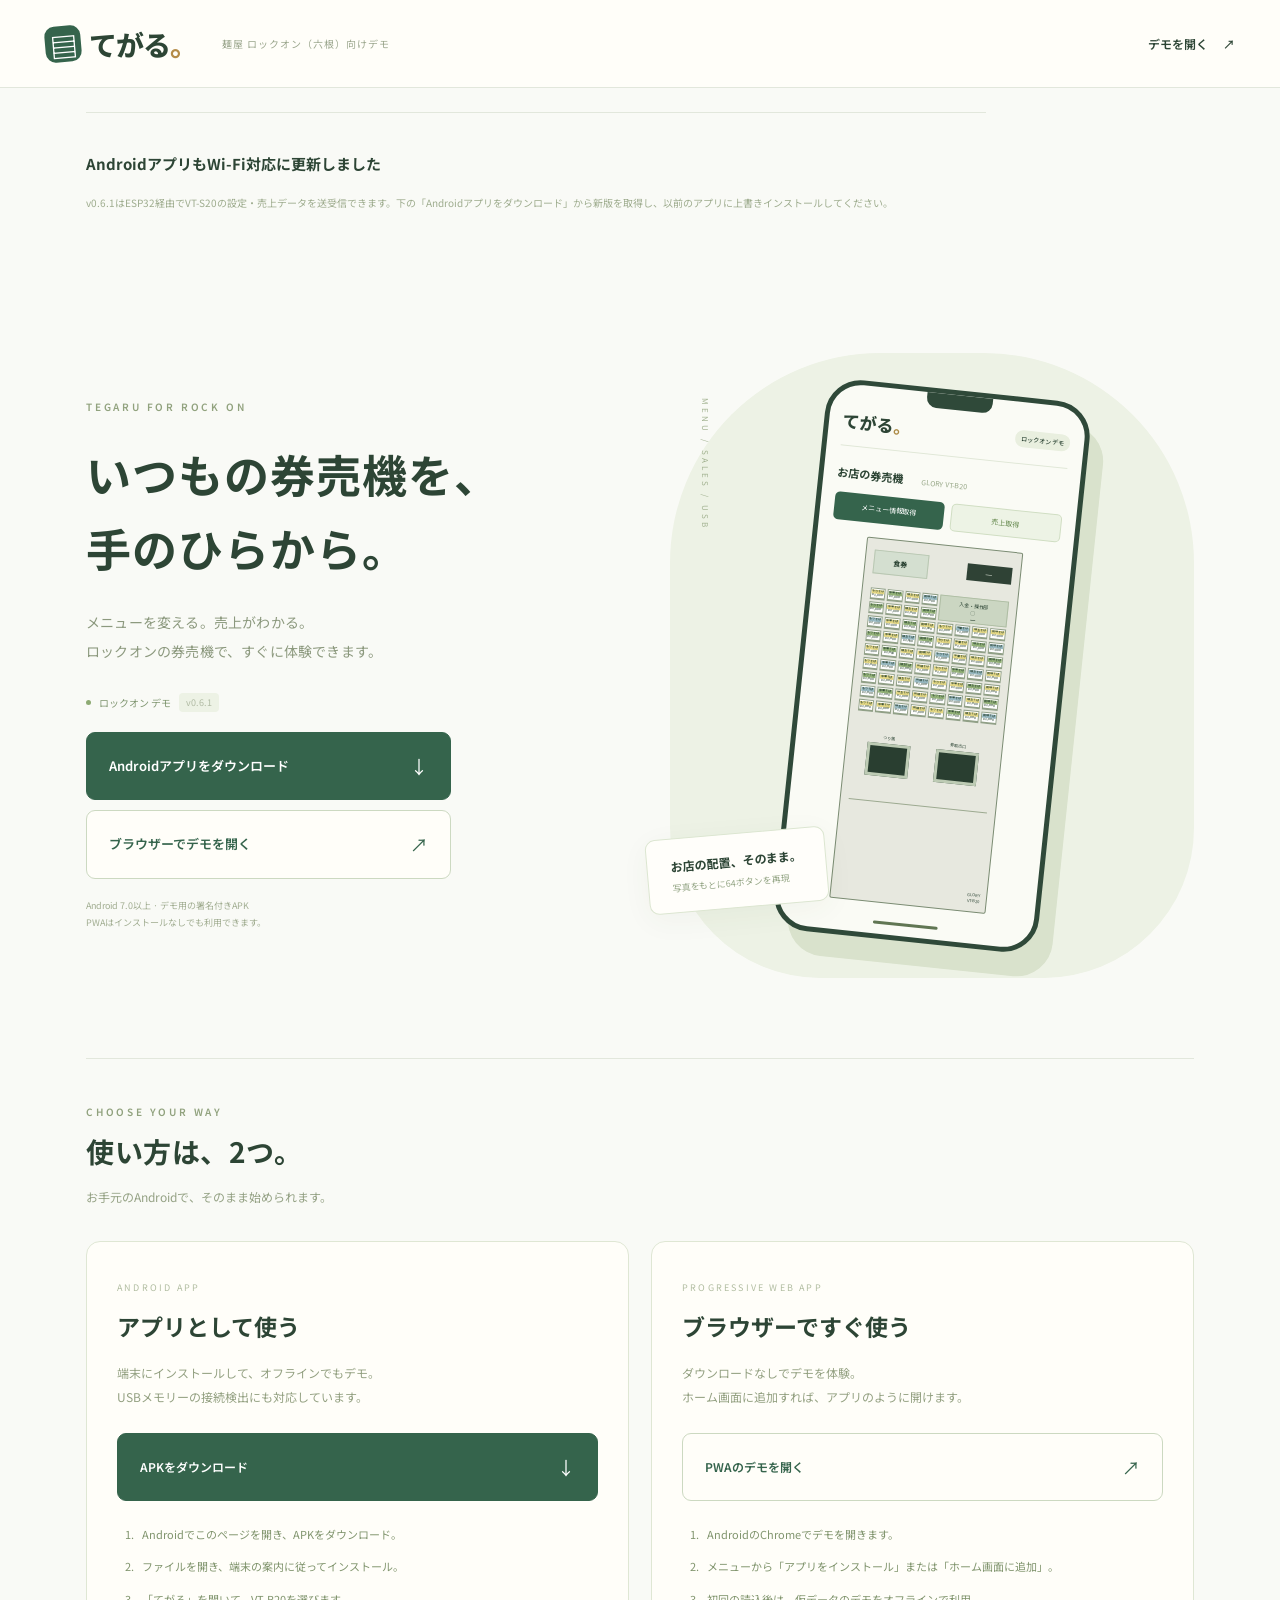
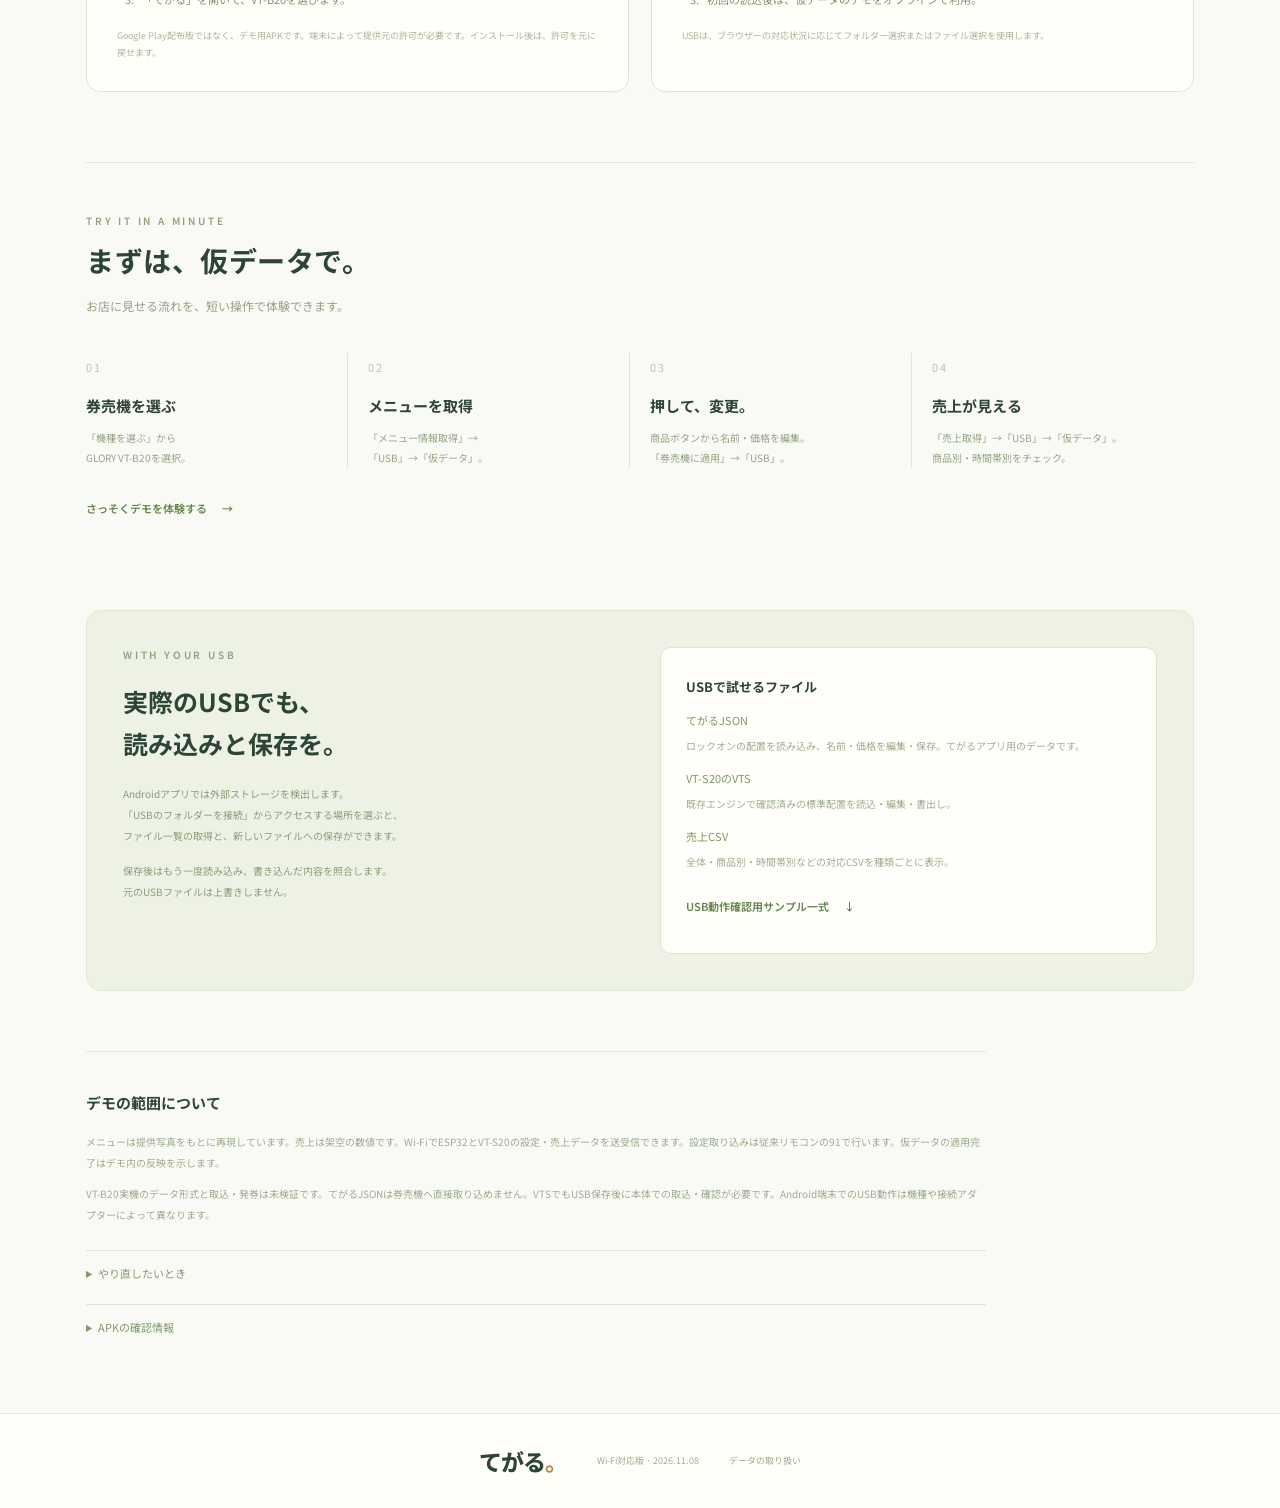
==== commit 7623d5c7: "Update Android download to Wi-Fi-enabled APK 0.6.1" ====
--- a/download.html
+++ b/download.html
@@ -1 +1 @@
-<!doctype html><html lang="ja"><head><meta charset="utf-8"><meta name="viewport" content="width=device-width,initial-scale=1,viewport-fit=cover"><meta name="theme-color" content="#35644c"><meta name="description" content="麺屋ロックオン向け券売機デモ。Androidアプリをダウンロード、またはブラウザーですぐに体験。"><link rel="icon" href="./icon.svg"><link rel="manifest" href="./manifest.webmanifest"><link rel="stylesheet" href="./fonts/noto-sans-jp.css"><link rel="stylesheet" href="./download.css"><title>Android・PWAをダウンロード｜てがる ロックオン デモ</title></head><body><header><a class="brand" href="./"><span class="brand-icon">▤</span>てがる<span class="dot">。</span></a><span class="top-label">麺屋 ロックオン（六根）向けデモ</span><a class="nav-link" href="./">デモを開く <span>↗</span></a></header><main><section class="scope" style="margin-top:24px"><h2>Wi-Fi送受信は更新版PWAで</h2><p>PWA v0.6.0はESP32経由のVT-S20設定・売上データ送受信に対応しました。下のAndroid APKは従来のUSBデモ v0.5.0です。Wi-Fi機能はChromeでPWAを開いてご利用ください。</p><a class="text-link" href="./">Wi-Fi対応PWAを開く →</a></section><section class="hero"><div class="hero-copy"><span class="eyebrow">TEGARU FOR ROCK ON</span><h1>いつもの券売機を、<br>手のひらから。</h1><p class="lead">メニューを変える。売上がわかる。<br>ロックオンの券売機で、すぐに体験できます。</p><div class="release"><span class="live-dot"></span>ロックオン デモ <i>v0.5.0</i></div><div class="hero-actions"><a class="primary" href="./downloads/tegaru-rockon-demo-0.5.0.apk" download>Androidアプリをダウンロード <span>↓</span></a><a class="secondary" href="./" id="pwa-open">ブラウザーでデモを開く <span>↗</span></a></div><p class="platform-note">Android 7.0以上 · デモ用の署名付きAPK<br>PWAはインストールなしでも利用できます。</p></div><div class="hero-visual" aria-label="GLORY VT-B20を再現したデモのイメージ"><div class="phone"><div class="phone-camera"></div><div class="phone-header">てがる<span>。</span><small>ロックオン デモ</small></div><div class="phone-title">お店の券売機 <small>GLORY VT-B20</small></div><div class="mock-actions"><span>メニュー情報取得</span><span>売上取得</span></div><div class="mini-cabinet"><div class="mini-top"><b>食券</b><i>—</i></div><div class="mini-grid" id="cabinet-grid"><div class="mini-controls">入金・操作部<br>◯<br>━</div></div><div class="mini-outlets"><span>つり銭<i></i></span><span>券取出口<i></i></span></div><div class="mini-seam"></div><small>GLORY<br>VT-B20</small></div><div class="phone-home"></div></div><div class="visual-tag"><b>お店の配置、そのまま。</b><span>写真をもとに64ボタンを再現</span></div><span class="visual-index">MENU / SALES / USB</span></div></section><section class="download-options" id="install"><div class="section-heading"><span class="eyebrow">CHOOSE YOUR WAY</span><h2>使い方は、2つ。</h2><p>お手元のAndroidで、そのまま始められます。</p></div><div class="options-grid"><article><span class="option-label">ANDROID APP</span><h3>アプリとして使う</h3><p>端末にインストールして、オフラインでもデモ。<br>USBメモリーの接続検出にも対応しています。</p><a class="primary" href="./downloads/tegaru-rockon-demo-0.5.0.apk" download>APKをダウンロード <span>↓</span></a><ol><li>Androidでこのページを開き、APKをダウンロード。</li><li>ファイルを開き、端末の案内に従ってインストール。</li><li>「てがる」を開いて、VT-B20を選びます。</li></ol><p class="small-note">Google Play配布版ではなく、デモ用APKです。端末によって提供元の許可が必要です。インストール後は、許可を元に戻せます。</p></article><article><span class="option-label">PROGRESSIVE WEB APP</span><h3>ブラウザーですぐ使う</h3><p>ダウンロードなしでデモを体験。<br>ホーム画面に追加すれば、アプリのように開けます。</p><a class="secondary" href="./">PWAのデモを開く <span>↗</span></a><button id="install-pwa" class="install-button" hidden>PWAをインストール</button><ol><li>AndroidのChromeでデモを開きます。</li><li>メニューから「アプリをインストール」または「ホーム画面に追加」。</li><li>初回の読込後は、仮データのデモをオフラインで利用。</li></ol><p class="small-note">USBは、ブラウザーの対応状況に応じてフォルダー選択またはファイル選択を使用します。</p></article></div></section><section class="demo-flow"><div class="section-heading"><span class="eyebrow">TRY IT IN A MINUTE</span><h2>まずは、仮データで。</h2><p>お店に見せる流れを、短い操作で体験できます。</p></div><div class="flow"><div><span>01</span><h3>券売機を選ぶ</h3><p>「機種を選ぶ」から<br>GLORY VT-B20を選択。</p></div><div><span>02</span><h3>メニューを取得</h3><p>「メニュー情報取得」→<br>「USB」→「仮データ」。</p></div><div><span>03</span><h3>押して、変更。</h3><p>商品ボタンから名前・価格を編集。<br>「券売機に適用」→「USB」。</p></div><div><span>04</span><h3>売上が見える</h3><p>「売上取得」→「USB」→「仮データ」。<br>商品別・時間帯別をチェック。</p></div></div><a class="text-link" href="./">さっそくデモを体験する <span>→</span></a></section><section class="usb-section"><div><span class="eyebrow">WITH YOUR USB</span><h2>実際のUSBでも、<br>読み込みと保存を。</h2><p>Androidアプリでは外部ストレージを検出します。<br>「USBのフォルダーを接続」からアクセスする場所を選ぶと、<br>ファイル一覧の取得と、新しいファイルへの保存ができます。</p><p>保存後はもう一度読み込み、書き込んだ内容を照合します。<br>元のUSBファイルは上書きしません。</p></div><div class="usb-card"><b>USBで試せるファイル</b><dl><dt>てがるJSON</dt><dd>ロックオンの配置を読み込み、名前・価格を編集・保存。てがるアプリ用のデータです。</dd><dt>VT-S20のVTS</dt><dd>既存エンジンで確認済みの標準配置を読込・編集・書出し。</dd><dt>売上CSV</dt><dd>全体・商品別・時間帯別などの対応CSVを種類ごとに表示。</dd></dl><a class="text-link" href="./downloads/rockon-usb-samples.zip" download>USB動作確認用サンプル一式 <span>↓</span></a></div></section><section class="scope"><h2>デモの範囲について</h2><p>メニューは提供写真をもとに再現しています。売上は架空の数値です。Wi-Fiは選択できません。仮データの適用完了はデモ内の反映を示します。</p><p>VT-B20実機のデータ形式と取込・発券は未検証です。てがるJSONは券売機へ直接取り込めません。VTSでもUSB保存後に本体での取込・確認が必要です。Android端末でのUSB動作は機種や接続アダプターによって異なります。</p><details><summary>やり直したいとき</summary><p>アプリ右上の設定から「アプリ情報を全てリセット」を選択。機種・メニュー・売上・変更・接続先がクリアされ、タイトルへ戻ります。USB内のファイルは消えません。</p></details><details><summary>APKの確認情報</summary><p>バージョン：0.5.0 / 対象：Android 7.0以上 / デモ用デバッグ署名</p><a class="text-link" href="./downloads/SHA256SUMS.txt">SHA-256を確認する →</a></details></section></main><footer><a class="brand" href="./">てがる<span class="dot">。</span></a><span>ロックオン デモ · 2026.11.01</span><a href="./privacy.html">データの取り扱い</a></footer><script src="./download-install.js" defer></script></body></html>
+<!doctype html><html lang="ja"><head><meta charset="utf-8"><meta name="viewport" content="width=device-width,initial-scale=1,viewport-fit=cover"><meta name="theme-color" content="#35644c"><meta name="description" content="麺屋ロックオン向け券売機デモ。Androidアプリをダウンロード、またはブラウザーですぐに体験。"><link rel="icon" href="./icon.svg"><link rel="manifest" href="./manifest.webmanifest"><link rel="stylesheet" href="./fonts/noto-sans-jp.css"><link rel="stylesheet" href="./download.css"><title>Android・PWAをダウンロード｜てがる ロックオン デモ</title></head><body><header><a class="brand" href="./"><span class="brand-icon">▤</span>てがる<span class="dot">。</span></a><span class="top-label">麺屋 ロックオン（六根）向けデモ</span><a class="nav-link" href="./">デモを開く <span>↗</span></a></header><main><section class="scope" style="margin-top:24px"><h2>AndroidアプリもWi-Fi対応に更新しました</h2><p>v0.6.1はESP32経由でVT-S20の設定・売上データを送受信できます。下の「Androidアプリをダウンロード」から新版を取得し、以前のアプリに上書きインストールしてください。</p></section><section class="hero"><div class="hero-copy"><span class="eyebrow">TEGARU FOR ROCK ON</span><h1>いつもの券売機を、<br>手のひらから。</h1><p class="lead">メニューを変える。売上がわかる。<br>ロックオンの券売機で、すぐに体験できます。</p><div class="release"><span class="live-dot"></span>ロックオン デモ <i>v0.6.1</i></div><div class="hero-actions"><a class="primary" href="./downloads/tegaru-rockon-demo-0.6.1.apk" download>Androidアプリをダウンロード <span>↓</span></a><a class="secondary" href="./" id="pwa-open">ブラウザーでデモを開く <span>↗</span></a></div><p class="platform-note">Android 7.0以上 · デモ用の署名付きAPK<br>PWAはインストールなしでも利用できます。</p></div><div class="hero-visual" aria-label="GLORY VT-B20を再現したデモのイメージ"><div class="phone"><div class="phone-camera"></div><div class="phone-header">てがる<span>。</span><small>ロックオン デモ</small></div><div class="phone-title">お店の券売機 <small>GLORY VT-B20</small></div><div class="mock-actions"><span>メニュー情報取得</span><span>売上取得</span></div><div class="mini-cabinet"><div class="mini-top"><b>食券</b><i>—</i></div><div class="mini-grid" id="cabinet-grid"><div class="mini-controls">入金・操作部<br>◯<br>━</div></div><div class="mini-outlets"><span>つり銭<i></i></span><span>券取出口<i></i></span></div><div class="mini-seam"></div><small>GLORY<br>VT-B20</small></div><div class="phone-home"></div></div><div class="visual-tag"><b>お店の配置、そのまま。</b><span>写真をもとに64ボタンを再現</span></div><span class="visual-index">MENU / SALES / USB</span></div></section><section class="download-options" id="install"><div class="section-heading"><span class="eyebrow">CHOOSE YOUR WAY</span><h2>使い方は、2つ。</h2><p>お手元のAndroidで、そのまま始められます。</p></div><div class="options-grid"><article><span class="option-label">ANDROID APP</span><h3>アプリとして使う</h3><p>端末にインストールして、オフラインでもデモ。<br>USBメモリーの接続検出にも対応しています。</p><a class="primary" href="./downloads/tegaru-rockon-demo-0.6.1.apk" download>APKをダウンロード <span>↓</span></a><ol><li>Androidでこのページを開き、APKをダウンロード。</li><li>ファイルを開き、端末の案内に従ってインストール。</li><li>「てがる」を開いて、VT-B20を選びます。</li></ol><p class="small-note">Google Play配布版ではなく、デモ用APKです。端末によって提供元の許可が必要です。インストール後は、許可を元に戻せます。</p></article><article><span class="option-label">PROGRESSIVE WEB APP</span><h3>ブラウザーですぐ使う</h3><p>ダウンロードなしでデモを体験。<br>ホーム画面に追加すれば、アプリのように開けます。</p><a class="secondary" href="./">PWAのデモを開く <span>↗</span></a><button id="install-pwa" class="install-button" hidden>PWAをインストール</button><ol><li>AndroidのChromeでデモを開きます。</li><li>メニューから「アプリをインストール」または「ホーム画面に追加」。</li><li>初回の読込後は、仮データのデモをオフラインで利用。</li></ol><p class="small-note">USBは、ブラウザーの対応状況に応じてフォルダー選択またはファイル選択を使用します。</p></article></div></section><section class="demo-flow"><div class="section-heading"><span class="eyebrow">TRY IT IN A MINUTE</span><h2>まずは、仮データで。</h2><p>お店に見せる流れを、短い操作で体験できます。</p></div><div class="flow"><div><span>01</span><h3>券売機を選ぶ</h3><p>「機種を選ぶ」から<br>GLORY VT-B20を選択。</p></div><div><span>02</span><h3>メニューを取得</h3><p>「メニュー情報取得」→<br>「USB」→「仮データ」。</p></div><div><span>03</span><h3>押して、変更。</h3><p>商品ボタンから名前・価格を編集。<br>「券売機に適用」→「USB」。</p></div><div><span>04</span><h3>売上が見える</h3><p>「売上取得」→「USB」→「仮データ」。<br>商品別・時間帯別をチェック。</p></div></div><a class="text-link" href="./">さっそくデモを体験する <span>→</span></a></section><section class="usb-section"><div><span class="eyebrow">WITH YOUR USB</span><h2>実際のUSBでも、<br>読み込みと保存を。</h2><p>Androidアプリでは外部ストレージを検出します。<br>「USBのフォルダーを接続」からアクセスする場所を選ぶと、<br>ファイル一覧の取得と、新しいファイルへの保存ができます。</p><p>保存後はもう一度読み込み、書き込んだ内容を照合します。<br>元のUSBファイルは上書きしません。</p></div><div class="usb-card"><b>USBで試せるファイル</b><dl><dt>てがるJSON</dt><dd>ロックオンの配置を読み込み、名前・価格を編集・保存。てがるアプリ用のデータです。</dd><dt>VT-S20のVTS</dt><dd>既存エンジンで確認済みの標準配置を読込・編集・書出し。</dd><dt>売上CSV</dt><dd>全体・商品別・時間帯別などの対応CSVを種類ごとに表示。</dd></dl><a class="text-link" href="./downloads/rockon-usb-samples.zip" download>USB動作確認用サンプル一式 <span>↓</span></a></div></section><section class="scope"><h2>デモの範囲について</h2><p>メニューは提供写真をもとに再現しています。売上は架空の数値です。Wi-FiでESP32とVT-S20の設定・売上データを送受信できます。設定取り込みは従来リモコンの91で行います。仮データの適用完了はデモ内の反映を示します。</p><p>VT-B20実機のデータ形式と取込・発券は未検証です。てがるJSONは券売機へ直接取り込めません。VTSでもUSB保存後に本体での取込・確認が必要です。Android端末でのUSB動作は機種や接続アダプターによって異なります。</p><details><summary>やり直したいとき</summary><p>アプリ右上の設定から「アプリ情報を全てリセット」を選択。機種・メニュー・売上・変更・接続先がクリアされ、タイトルへ戻ります。USB内のファイルは消えません。</p></details><details><summary>APKの確認情報</summary><p>バージョン：0.6.1 / 対象：Android 7.0以上 / デモ用デバッグ署名</p><a class="text-link" href="./downloads/SHA256SUMS.txt">SHA-256を確認する →</a></details></section></main><footer><a class="brand" href="./">てがる<span class="dot">。</span></a><span>Wi-Fi対応版 · 2026.11.08</span><a href="./privacy.html">データの取り扱い</a></footer><script src="./download-install.js" defer></script></body></html>
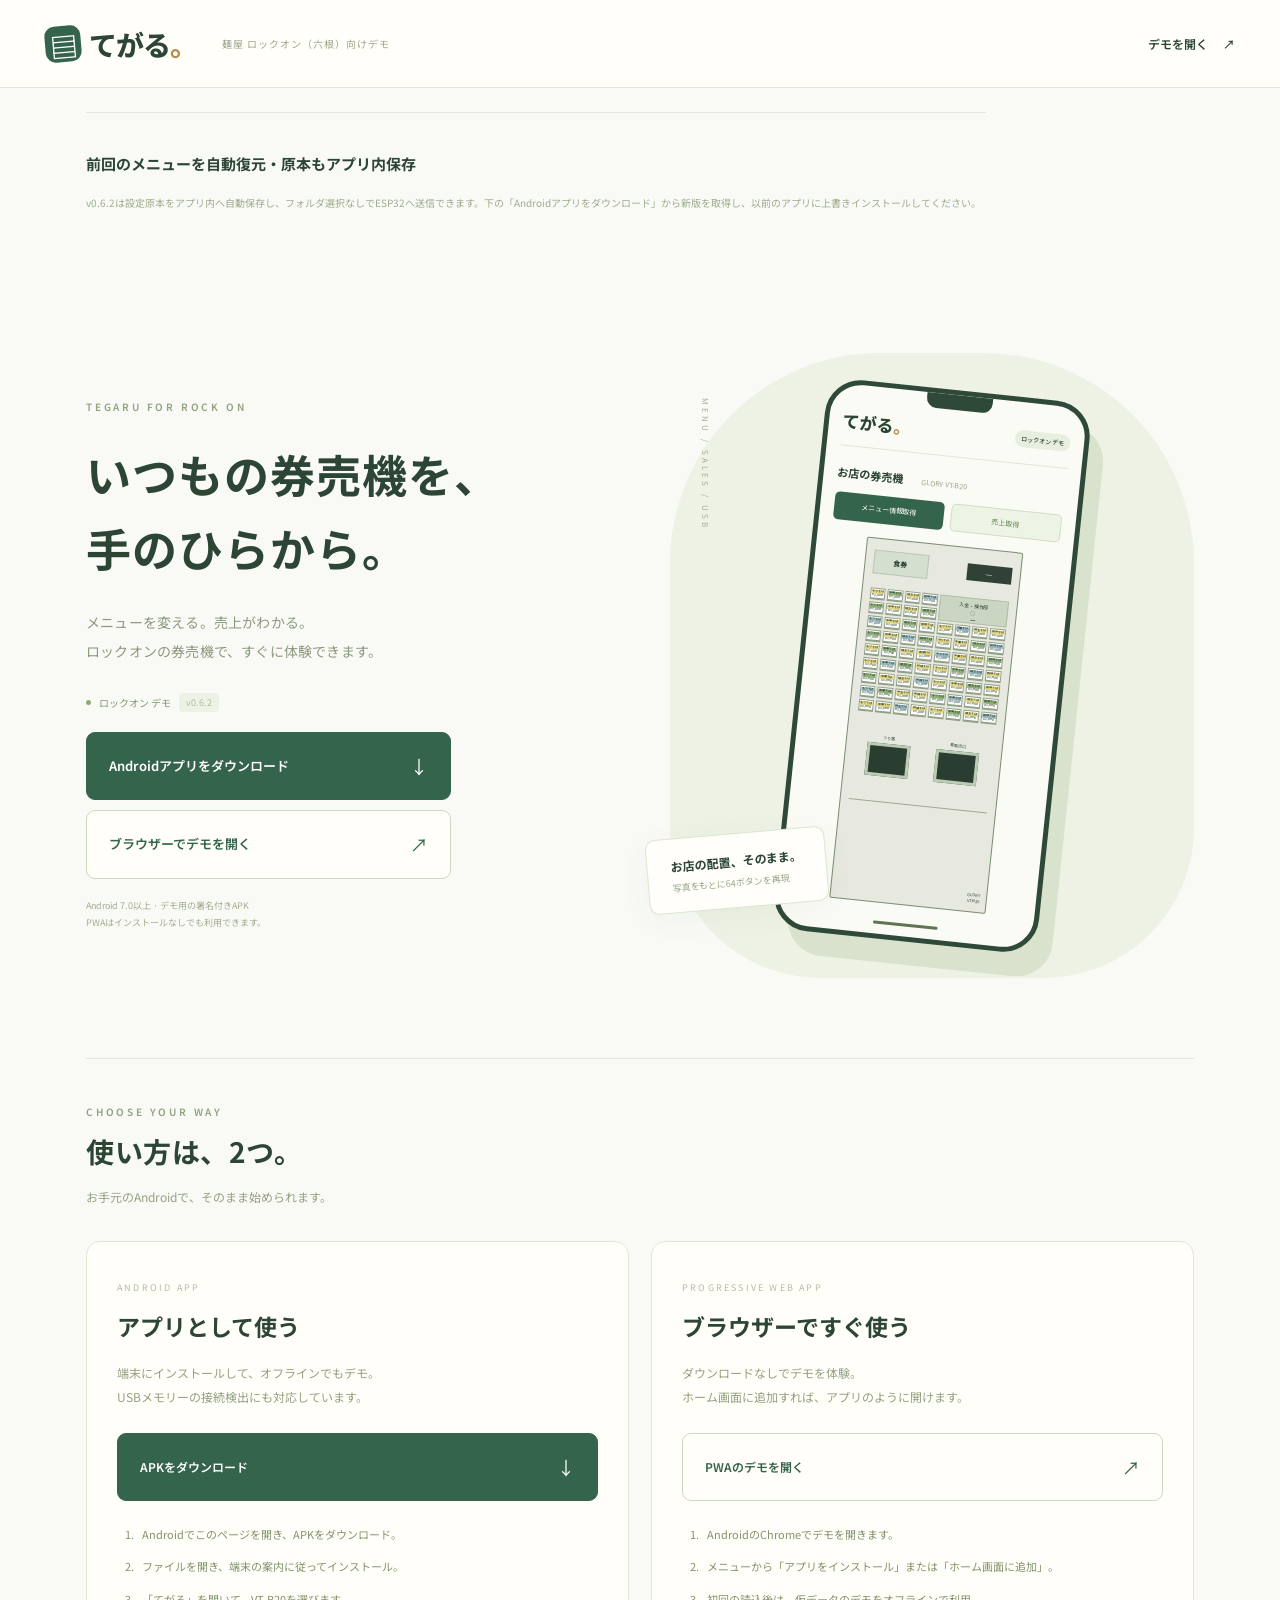
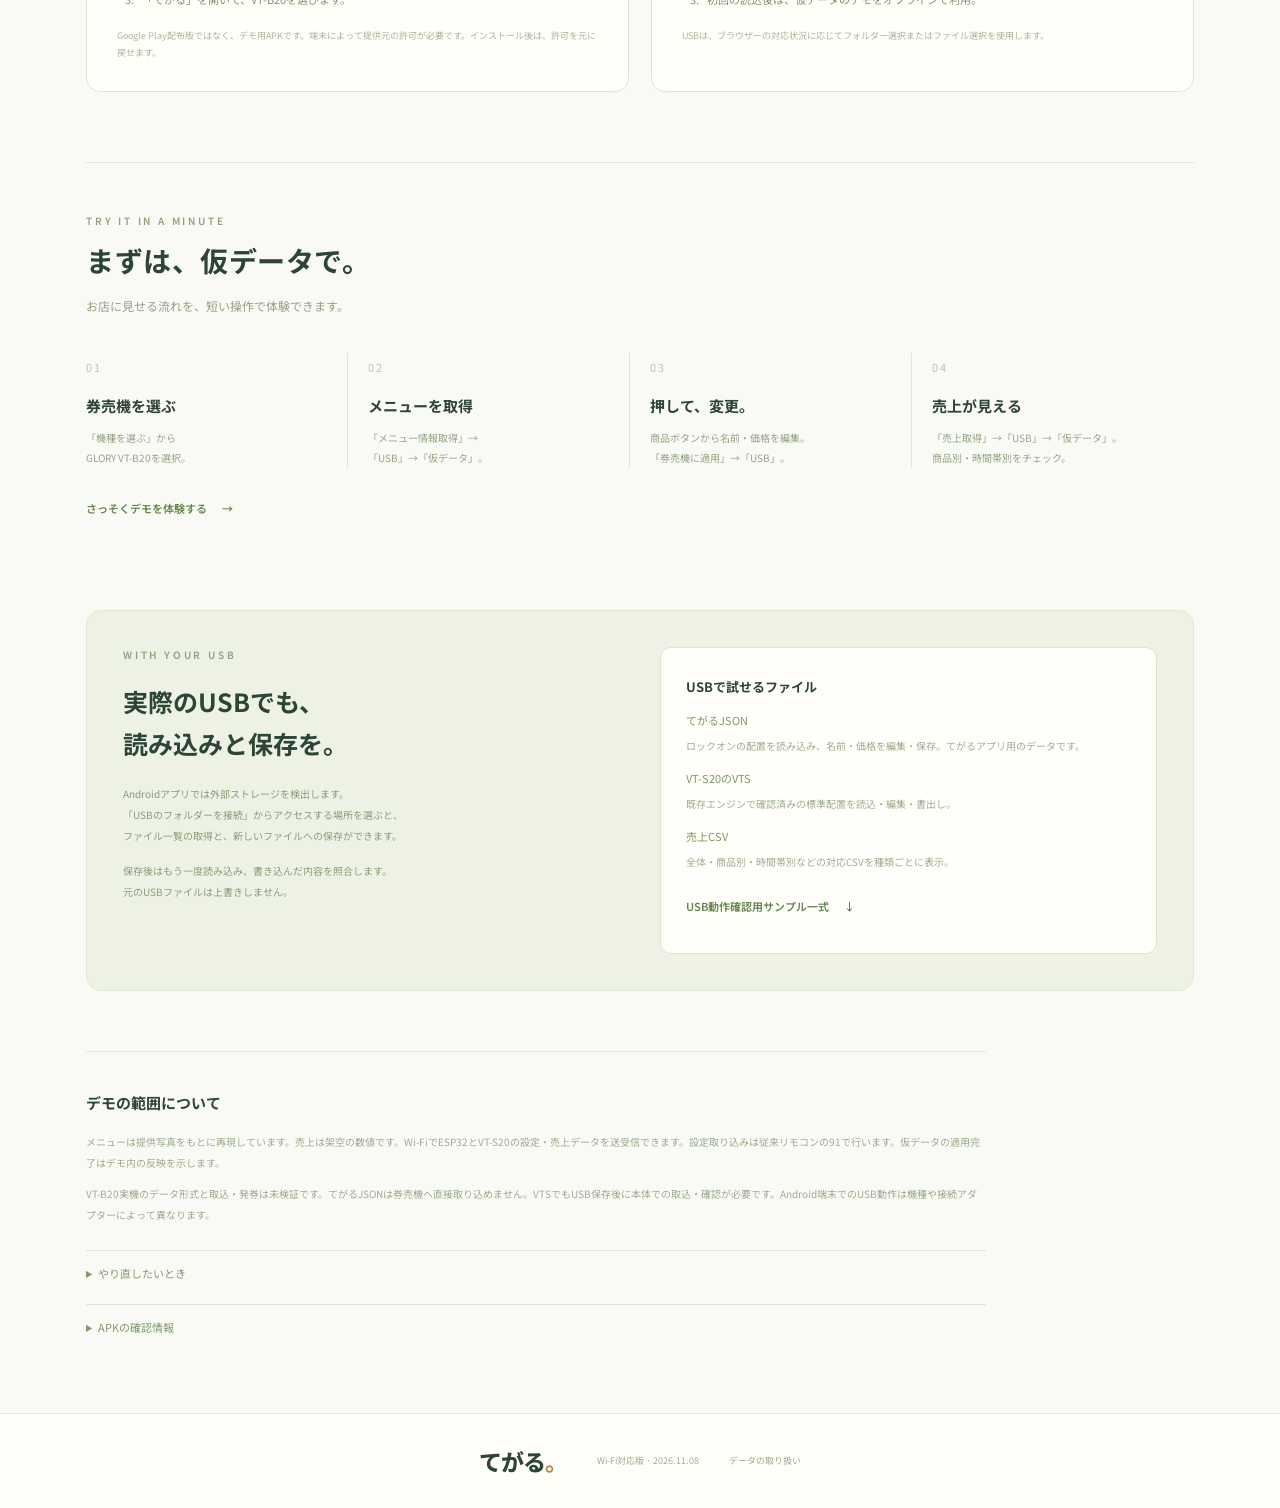
==== commit e07cd75d: "Keep menu drafts and originals inside app; fix Android save flow in 0.6.2" ====
--- a/download.html
+++ b/download.html
@@ -1 +1 @@
-<!doctype html><html lang="ja"><head><meta charset="utf-8"><meta name="viewport" content="width=device-width,initial-scale=1,viewport-fit=cover"><meta name="theme-color" content="#35644c"><meta name="description" content="麺屋ロックオン向け券売機デモ。Androidアプリをダウンロード、またはブラウザーですぐに体験。"><link rel="icon" href="./icon.svg"><link rel="manifest" href="./manifest.webmanifest"><link rel="stylesheet" href="./fonts/noto-sans-jp.css"><link rel="stylesheet" href="./download.css"><title>Android・PWAをダウンロード｜てがる ロックオン デモ</title></head><body><header><a class="brand" href="./"><span class="brand-icon">▤</span>てがる<span class="dot">。</span></a><span class="top-label">麺屋 ロックオン（六根）向けデモ</span><a class="nav-link" href="./">デモを開く <span>↗</span></a></header><main><section class="scope" style="margin-top:24px"><h2>AndroidアプリもWi-Fi対応に更新しました</h2><p>v0.6.1はESP32経由でVT-S20の設定・売上データを送受信できます。下の「Androidアプリをダウンロード」から新版を取得し、以前のアプリに上書きインストールしてください。</p></section><section class="hero"><div class="hero-copy"><span class="eyebrow">TEGARU FOR ROCK ON</span><h1>いつもの券売機を、<br>手のひらから。</h1><p class="lead">メニューを変える。売上がわかる。<br>ロックオンの券売機で、すぐに体験できます。</p><div class="release"><span class="live-dot"></span>ロックオン デモ <i>v0.6.1</i></div><div class="hero-actions"><a class="primary" href="./downloads/tegaru-rockon-demo-0.6.1.apk" download>Androidアプリをダウンロード <span>↓</span></a><a class="secondary" href="./" id="pwa-open">ブラウザーでデモを開く <span>↗</span></a></div><p class="platform-note">Android 7.0以上 · デモ用の署名付きAPK<br>PWAはインストールなしでも利用できます。</p></div><div class="hero-visual" aria-label="GLORY VT-B20を再現したデモのイメージ"><div class="phone"><div class="phone-camera"></div><div class="phone-header">てがる<span>。</span><small>ロックオン デモ</small></div><div class="phone-title">お店の券売機 <small>GLORY VT-B20</small></div><div class="mock-actions"><span>メニュー情報取得</span><span>売上取得</span></div><div class="mini-cabinet"><div class="mini-top"><b>食券</b><i>—</i></div><div class="mini-grid" id="cabinet-grid"><div class="mini-controls">入金・操作部<br>◯<br>━</div></div><div class="mini-outlets"><span>つり銭<i></i></span><span>券取出口<i></i></span></div><div class="mini-seam"></div><small>GLORY<br>VT-B20</small></div><div class="phone-home"></div></div><div class="visual-tag"><b>お店の配置、そのまま。</b><span>写真をもとに64ボタンを再現</span></div><span class="visual-index">MENU / SALES / USB</span></div></section><section class="download-options" id="install"><div class="section-heading"><span class="eyebrow">CHOOSE YOUR WAY</span><h2>使い方は、2つ。</h2><p>お手元のAndroidで、そのまま始められます。</p></div><div class="options-grid"><article><span class="option-label">ANDROID APP</span><h3>アプリとして使う</h3><p>端末にインストールして、オフラインでもデモ。<br>USBメモリーの接続検出にも対応しています。</p><a class="primary" href="./downloads/tegaru-rockon-demo-0.6.1.apk" download>APKをダウンロード <span>↓</span></a><ol><li>Androidでこのページを開き、APKをダウンロード。</li><li>ファイルを開き、端末の案内に従ってインストール。</li><li>「てがる」を開いて、VT-B20を選びます。</li></ol><p class="small-note">Google Play配布版ではなく、デモ用APKです。端末によって提供元の許可が必要です。インストール後は、許可を元に戻せます。</p></article><article><span class="option-label">PROGRESSIVE WEB APP</span><h3>ブラウザーですぐ使う</h3><p>ダウンロードなしでデモを体験。<br>ホーム画面に追加すれば、アプリのように開けます。</p><a class="secondary" href="./">PWAのデモを開く <span>↗</span></a><button id="install-pwa" class="install-button" hidden>PWAをインストール</button><ol><li>AndroidのChromeでデモを開きます。</li><li>メニューから「アプリをインストール」または「ホーム画面に追加」。</li><li>初回の読込後は、仮データのデモをオフラインで利用。</li></ol><p class="small-note">USBは、ブラウザーの対応状況に応じてフォルダー選択またはファイル選択を使用します。</p></article></div></section><section class="demo-flow"><div class="section-heading"><span class="eyebrow">TRY IT IN A MINUTE</span><h2>まずは、仮データで。</h2><p>お店に見せる流れを、短い操作で体験できます。</p></div><div class="flow"><div><span>01</span><h3>券売機を選ぶ</h3><p>「機種を選ぶ」から<br>GLORY VT-B20を選択。</p></div><div><span>02</span><h3>メニューを取得</h3><p>「メニュー情報取得」→<br>「USB」→「仮データ」。</p></div><div><span>03</span><h3>押して、変更。</h3><p>商品ボタンから名前・価格を編集。<br>「券売機に適用」→「USB」。</p></div><div><span>04</span><h3>売上が見える</h3><p>「売上取得」→「USB」→「仮データ」。<br>商品別・時間帯別をチェック。</p></div></div><a class="text-link" href="./">さっそくデモを体験する <span>→</span></a></section><section class="usb-section"><div><span class="eyebrow">WITH YOUR USB</span><h2>実際のUSBでも、<br>読み込みと保存を。</h2><p>Androidアプリでは外部ストレージを検出します。<br>「USBのフォルダーを接続」からアクセスする場所を選ぶと、<br>ファイル一覧の取得と、新しいファイルへの保存ができます。</p><p>保存後はもう一度読み込み、書き込んだ内容を照合します。<br>元のUSBファイルは上書きしません。</p></div><div class="usb-card"><b>USBで試せるファイル</b><dl><dt>てがるJSON</dt><dd>ロックオンの配置を読み込み、名前・価格を編集・保存。てがるアプリ用のデータです。</dd><dt>VT-S20のVTS</dt><dd>既存エンジンで確認済みの標準配置を読込・編集・書出し。</dd><dt>売上CSV</dt><dd>全体・商品別・時間帯別などの対応CSVを種類ごとに表示。</dd></dl><a class="text-link" href="./downloads/rockon-usb-samples.zip" download>USB動作確認用サンプル一式 <span>↓</span></a></div></section><section class="scope"><h2>デモの範囲について</h2><p>メニューは提供写真をもとに再現しています。売上は架空の数値です。Wi-FiでESP32とVT-S20の設定・売上データを送受信できます。設定取り込みは従来リモコンの91で行います。仮データの適用完了はデモ内の反映を示します。</p><p>VT-B20実機のデータ形式と取込・発券は未検証です。てがるJSONは券売機へ直接取り込めません。VTSでもUSB保存後に本体での取込・確認が必要です。Android端末でのUSB動作は機種や接続アダプターによって異なります。</p><details><summary>やり直したいとき</summary><p>アプリ右上の設定から「アプリ情報を全てリセット」を選択。機種・メニュー・売上・変更・接続先がクリアされ、タイトルへ戻ります。USB内のファイルは消えません。</p></details><details><summary>APKの確認情報</summary><p>バージョン：0.6.1 / 対象：Android 7.0以上 / デモ用デバッグ署名</p><a class="text-link" href="./downloads/SHA256SUMS.txt">SHA-256を確認する →</a></details></section></main><footer><a class="brand" href="./">てがる<span class="dot">。</span></a><span>Wi-Fi対応版 · 2026.11.08</span><a href="./privacy.html">データの取り扱い</a></footer><script src="./download-install.js" defer></script></body></html>
+<!doctype html><html lang="ja"><head><meta charset="utf-8"><meta name="viewport" content="width=device-width,initial-scale=1,viewport-fit=cover"><meta name="theme-color" content="#35644c"><meta name="description" content="麺屋ロックオン向け券売機デモ。Androidアプリをダウンロード、またはブラウザーですぐに体験。"><link rel="icon" href="./icon.svg"><link rel="manifest" href="./manifest.webmanifest"><link rel="stylesheet" href="./fonts/noto-sans-jp.css"><link rel="stylesheet" href="./download.css"><title>Android・PWAをダウンロード｜てがる ロックオン デモ</title></head><body><header><a class="brand" href="./"><span class="brand-icon">▤</span>てがる<span class="dot">。</span></a><span class="top-label">麺屋 ロックオン（六根）向けデモ</span><a class="nav-link" href="./">デモを開く <span>↗</span></a></header><main><section class="scope" style="margin-top:24px"><h2>前回のメニューを自動復元・原本もアプリ内保存</h2><p>v0.6.2は設定原本をアプリ内へ自動保存し、フォルダ選択なしでESP32へ送信できます。下の「Androidアプリをダウンロード」から新版を取得し、以前のアプリに上書きインストールしてください。</p></section><section class="hero"><div class="hero-copy"><span class="eyebrow">TEGARU FOR ROCK ON</span><h1>いつもの券売機を、<br>手のひらから。</h1><p class="lead">メニューを変える。売上がわかる。<br>ロックオンの券売機で、すぐに体験できます。</p><div class="release"><span class="live-dot"></span>ロックオン デモ <i>v0.6.2</i></div><div class="hero-actions"><a class="primary" href="./downloads/tegaru-rockon-demo-0.6.2.apk" download>Androidアプリをダウンロード <span>↓</span></a><a class="secondary" href="./" id="pwa-open">ブラウザーでデモを開く <span>↗</span></a></div><p class="platform-note">Android 7.0以上 · デモ用の署名付きAPK<br>PWAはインストールなしでも利用できます。</p></div><div class="hero-visual" aria-label="GLORY VT-B20を再現したデモのイメージ"><div class="phone"><div class="phone-camera"></div><div class="phone-header">てがる<span>。</span><small>ロックオン デモ</small></div><div class="phone-title">お店の券売機 <small>GLORY VT-B20</small></div><div class="mock-actions"><span>メニュー情報取得</span><span>売上取得</span></div><div class="mini-cabinet"><div class="mini-top"><b>食券</b><i>—</i></div><div class="mini-grid" id="cabinet-grid"><div class="mini-controls">入金・操作部<br>◯<br>━</div></div><div class="mini-outlets"><span>つり銭<i></i></span><span>券取出口<i></i></span></div><div class="mini-seam"></div><small>GLORY<br>VT-B20</small></div><div class="phone-home"></div></div><div class="visual-tag"><b>お店の配置、そのまま。</b><span>写真をもとに64ボタンを再現</span></div><span class="visual-index">MENU / SALES / USB</span></div></section><section class="download-options" id="install"><div class="section-heading"><span class="eyebrow">CHOOSE YOUR WAY</span><h2>使い方は、2つ。</h2><p>お手元のAndroidで、そのまま始められます。</p></div><div class="options-grid"><article><span class="option-label">ANDROID APP</span><h3>アプリとして使う</h3><p>端末にインストールして、オフラインでもデモ。<br>USBメモリーの接続検出にも対応しています。</p><a class="primary" href="./downloads/tegaru-rockon-demo-0.6.2.apk" download>APKをダウンロード <span>↓</span></a><ol><li>Androidでこのページを開き、APKをダウンロード。</li><li>ファイルを開き、端末の案内に従ってインストール。</li><li>「てがる」を開いて、VT-B20を選びます。</li></ol><p class="small-note">Google Play配布版ではなく、デモ用APKです。端末によって提供元の許可が必要です。インストール後は、許可を元に戻せます。</p></article><article><span class="option-label">PROGRESSIVE WEB APP</span><h3>ブラウザーですぐ使う</h3><p>ダウンロードなしでデモを体験。<br>ホーム画面に追加すれば、アプリのように開けます。</p><a class="secondary" href="./">PWAのデモを開く <span>↗</span></a><button id="install-pwa" class="install-button" hidden>PWAをインストール</button><ol><li>AndroidのChromeでデモを開きます。</li><li>メニューから「アプリをインストール」または「ホーム画面に追加」。</li><li>初回の読込後は、仮データのデモをオフラインで利用。</li></ol><p class="small-note">USBは、ブラウザーの対応状況に応じてフォルダー選択またはファイル選択を使用します。</p></article></div></section><section class="demo-flow"><div class="section-heading"><span class="eyebrow">TRY IT IN A MINUTE</span><h2>まずは、仮データで。</h2><p>お店に見せる流れを、短い操作で体験できます。</p></div><div class="flow"><div><span>01</span><h3>券売機を選ぶ</h3><p>「機種を選ぶ」から<br>GLORY VT-B20を選択。</p></div><div><span>02</span><h3>メニューを取得</h3><p>「メニュー情報取得」→<br>「USB」→「仮データ」。</p></div><div><span>03</span><h3>押して、変更。</h3><p>商品ボタンから名前・価格を編集。<br>「券売機に適用」→「USB」。</p></div><div><span>04</span><h3>売上が見える</h3><p>「売上取得」→「USB」→「仮データ」。<br>商品別・時間帯別をチェック。</p></div></div><a class="text-link" href="./">さっそくデモを体験する <span>→</span></a></section><section class="usb-section"><div><span class="eyebrow">WITH YOUR USB</span><h2>実際のUSBでも、<br>読み込みと保存を。</h2><p>Androidアプリでは外部ストレージを検出します。<br>「USBのフォルダーを接続」からアクセスする場所を選ぶと、<br>ファイル一覧の取得と、新しいファイルへの保存ができます。</p><p>保存後はもう一度読み込み、書き込んだ内容を照合します。<br>元のUSBファイルは上書きしません。</p></div><div class="usb-card"><b>USBで試せるファイル</b><dl><dt>てがるJSON</dt><dd>ロックオンの配置を読み込み、名前・価格を編集・保存。てがるアプリ用のデータです。</dd><dt>VT-S20のVTS</dt><dd>既存エンジンで確認済みの標準配置を読込・編集・書出し。</dd><dt>売上CSV</dt><dd>全体・商品別・時間帯別などの対応CSVを種類ごとに表示。</dd></dl><a class="text-link" href="./downloads/rockon-usb-samples.zip" download>USB動作確認用サンプル一式 <span>↓</span></a></div></section><section class="scope"><h2>デモの範囲について</h2><p>メニューは提供写真をもとに再現しています。売上は架空の数値です。Wi-FiでESP32とVT-S20の設定・売上データを送受信できます。設定取り込みは従来リモコンの91で行います。仮データの適用完了はデモ内の反映を示します。</p><p>VT-B20実機のデータ形式と取込・発券は未検証です。てがるJSONは券売機へ直接取り込めません。VTSでもUSB保存後に本体での取込・確認が必要です。Android端末でのUSB動作は機種や接続アダプターによって異なります。</p><details><summary>やり直したいとき</summary><p>アプリ右上の設定から「アプリ情報を全てリセット」を選択。機種・メニュー・売上・変更・接続先がクリアされ、タイトルへ戻ります。USB内のファイルは消えません。</p></details><details><summary>APKの確認情報</summary><p>バージョン：0.6.2 / 対象：Android 7.0以上 / デモ用デバッグ署名</p><a class="text-link" href="./downloads/SHA256SUMS.txt">SHA-256を確認する →</a></details></section></main><footer><a class="brand" href="./">てがる<span class="dot">。</span></a><span>Wi-Fi対応版 · 2026.11.08</span><a href="./privacy.html">データの取り扱い</a></footer><script src="./download-install.js" defer></script></body></html>
